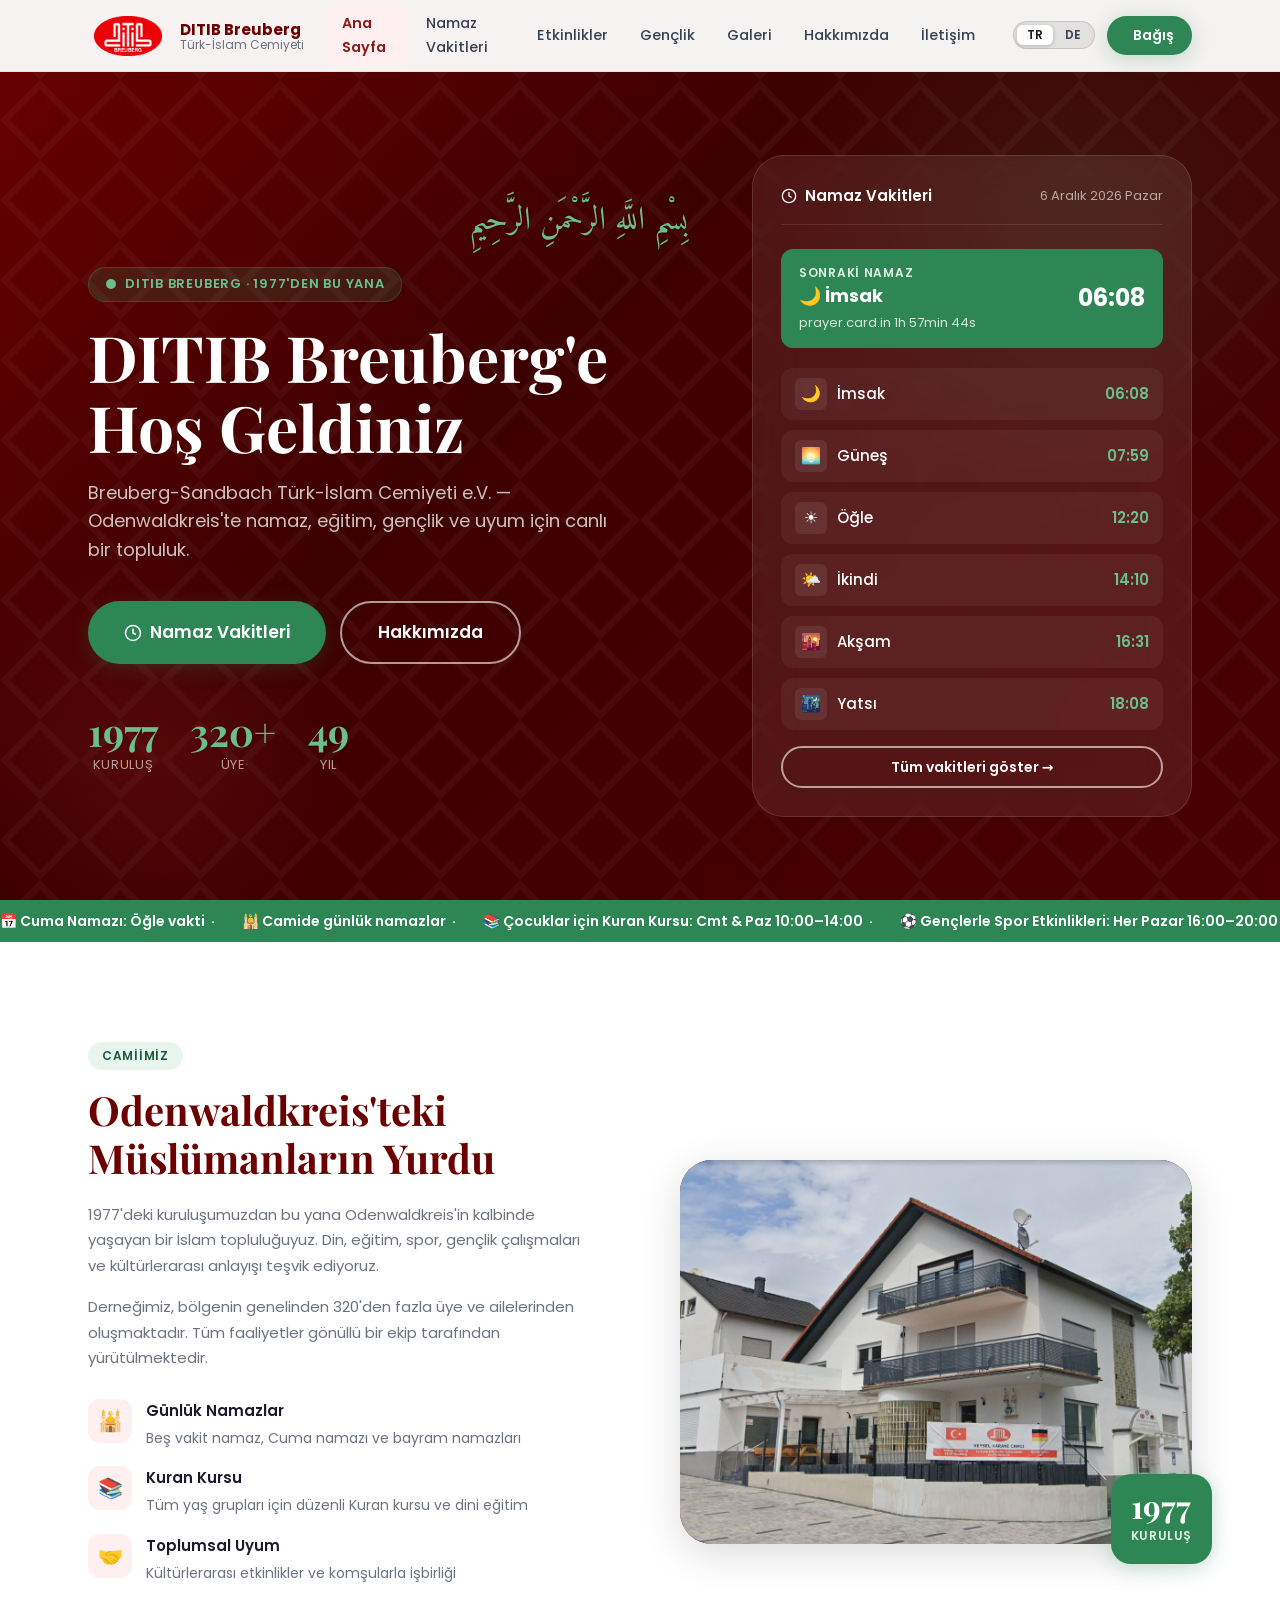
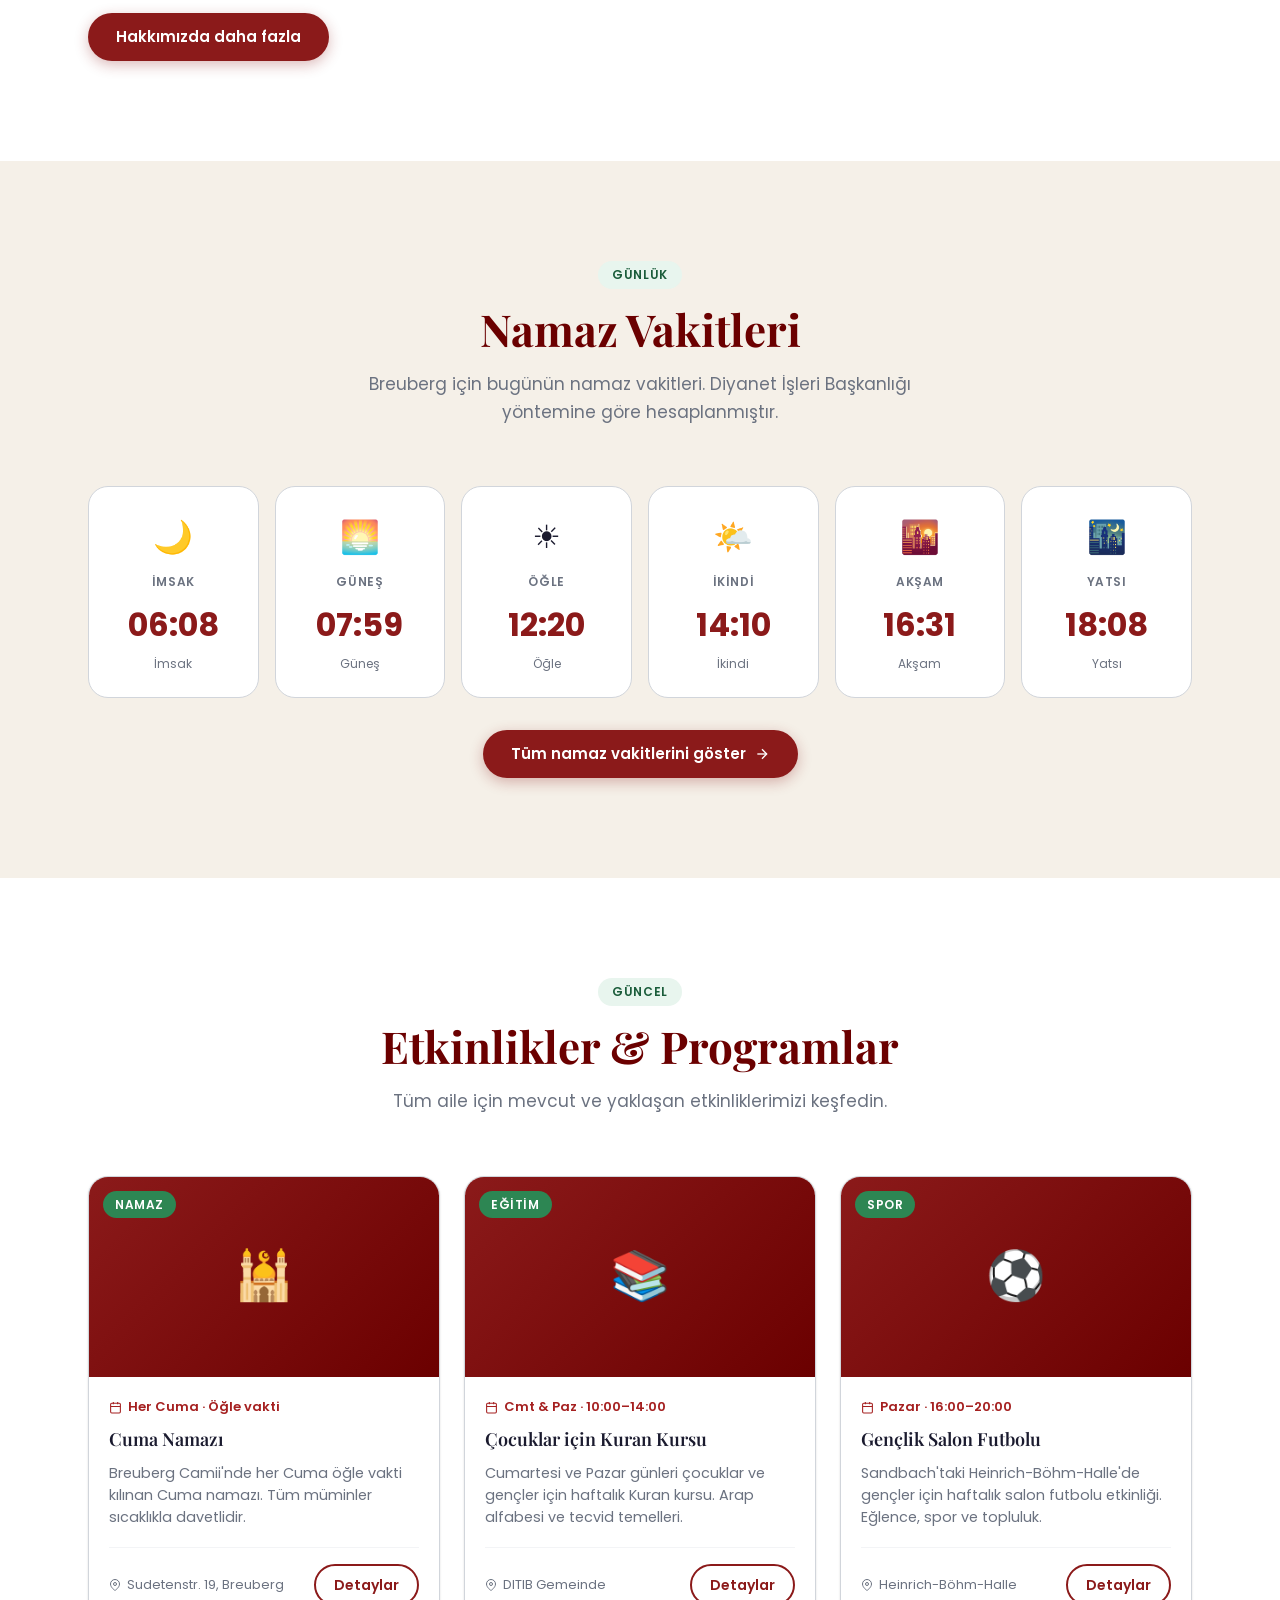
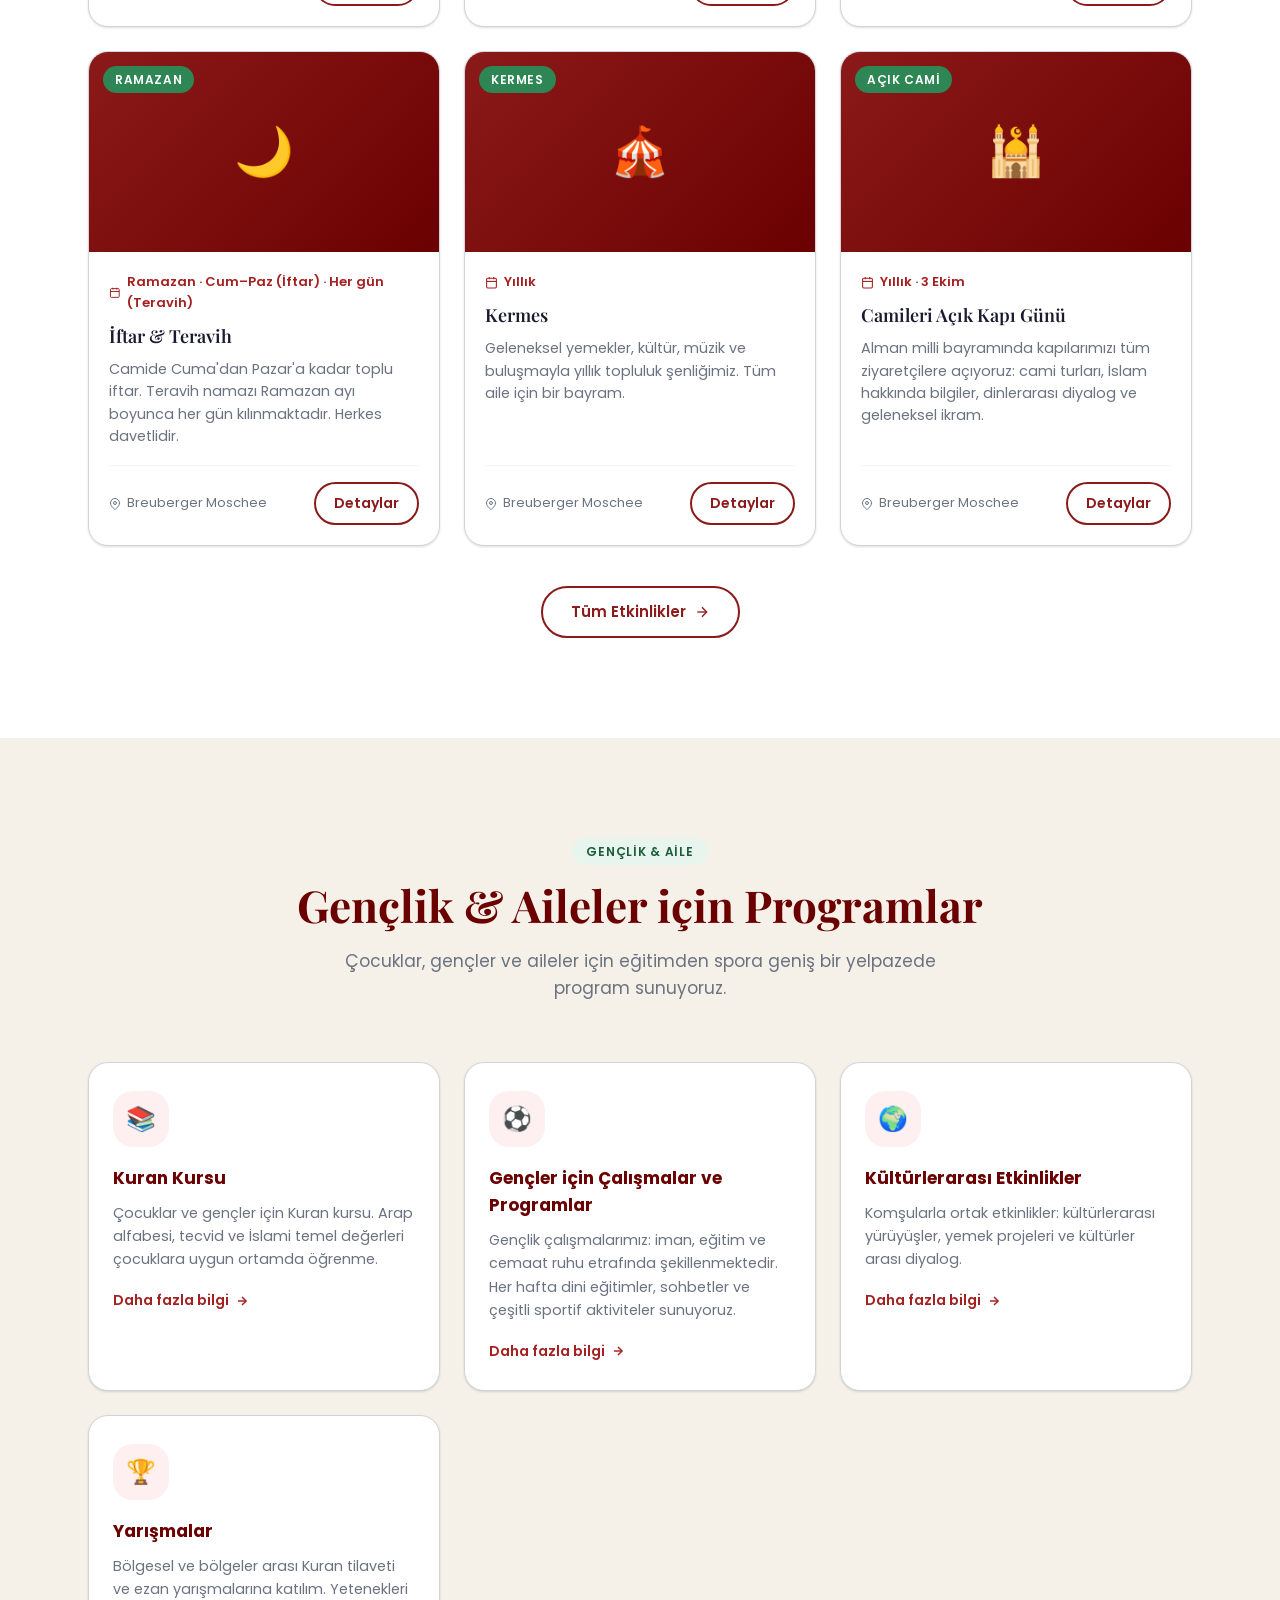
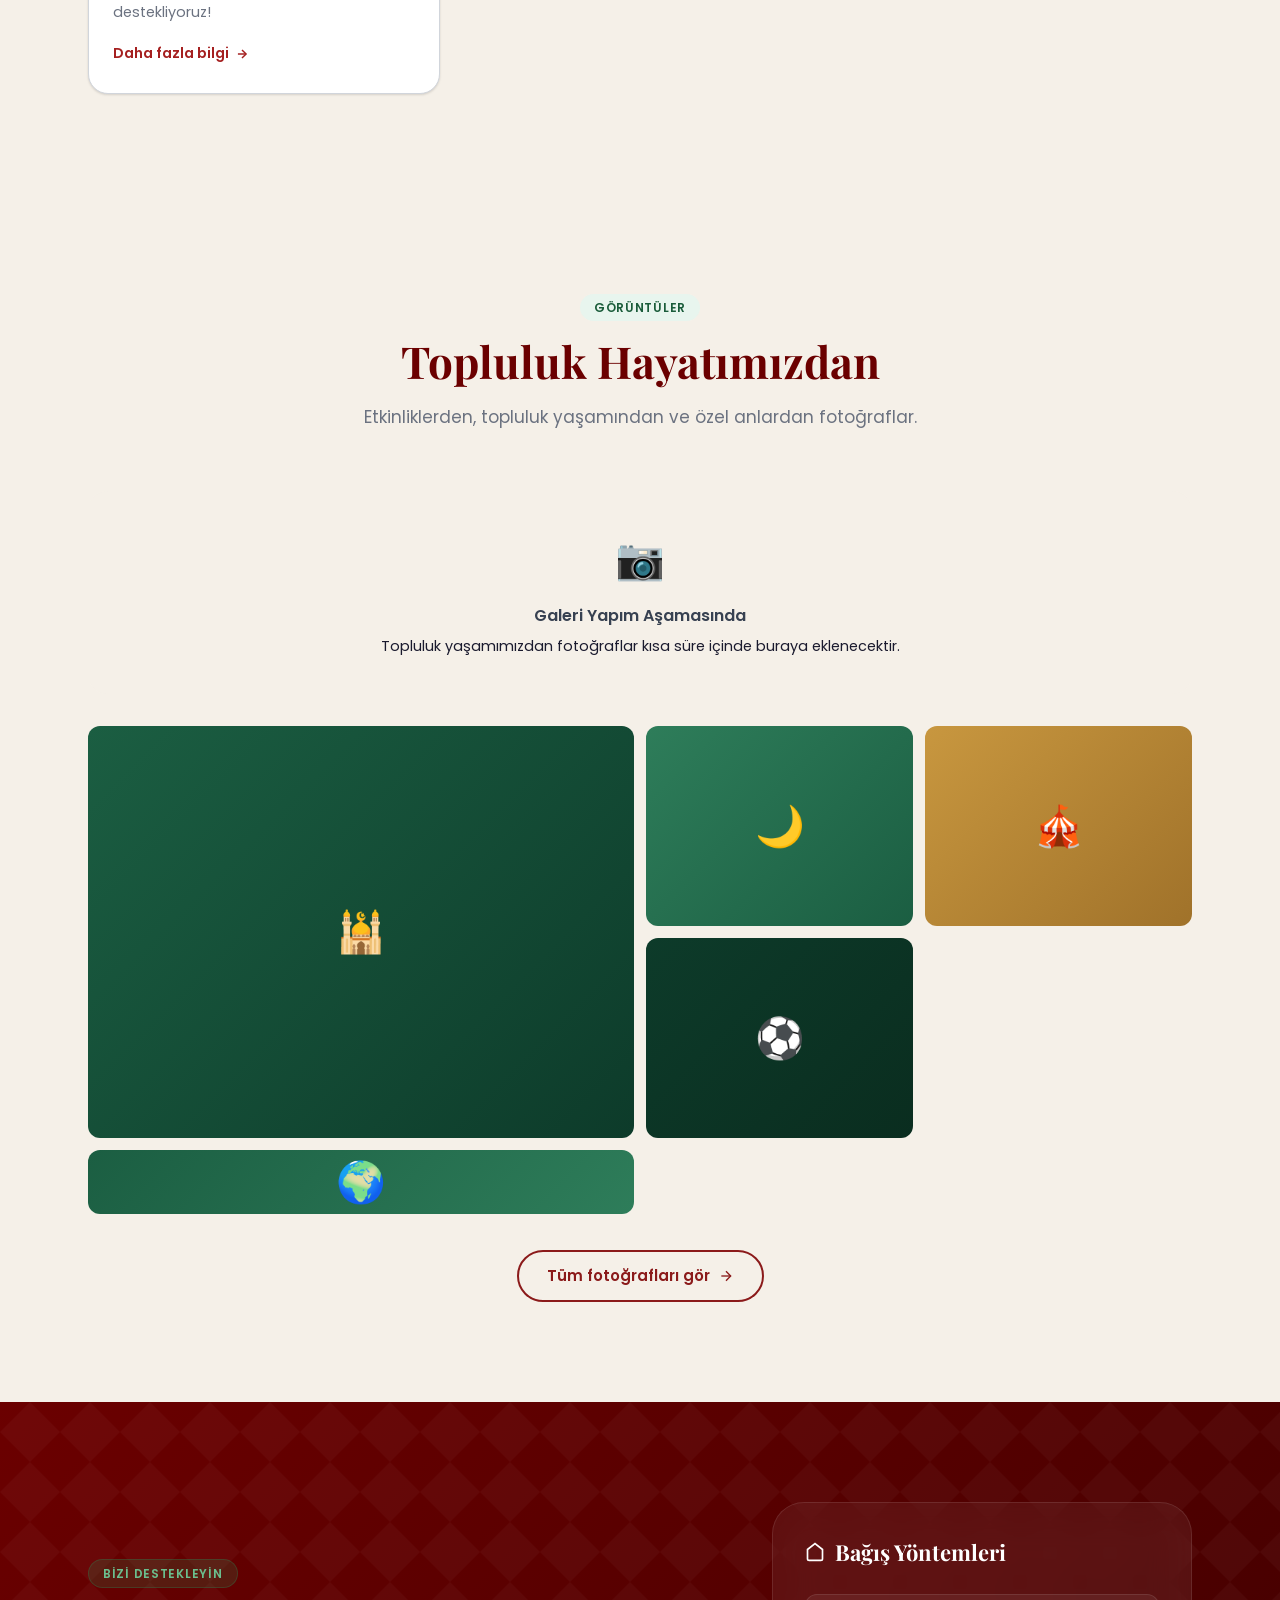
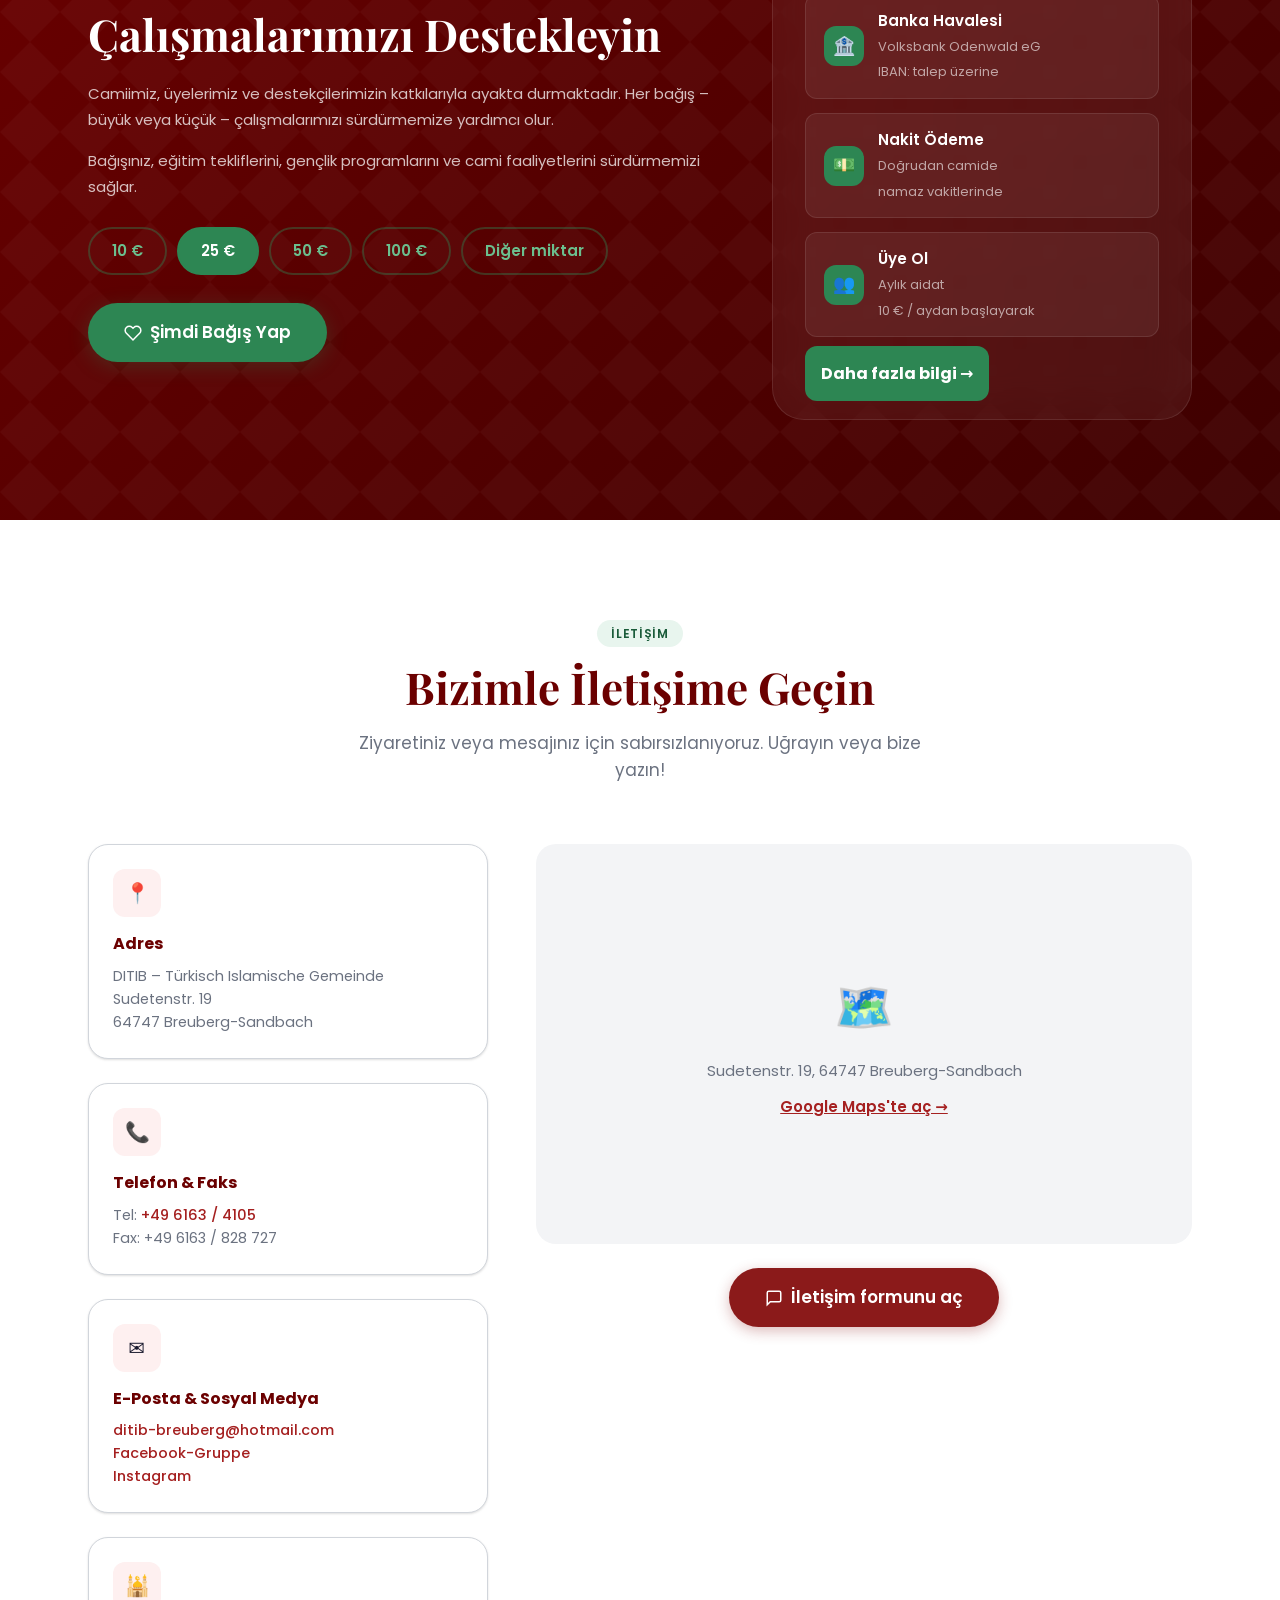
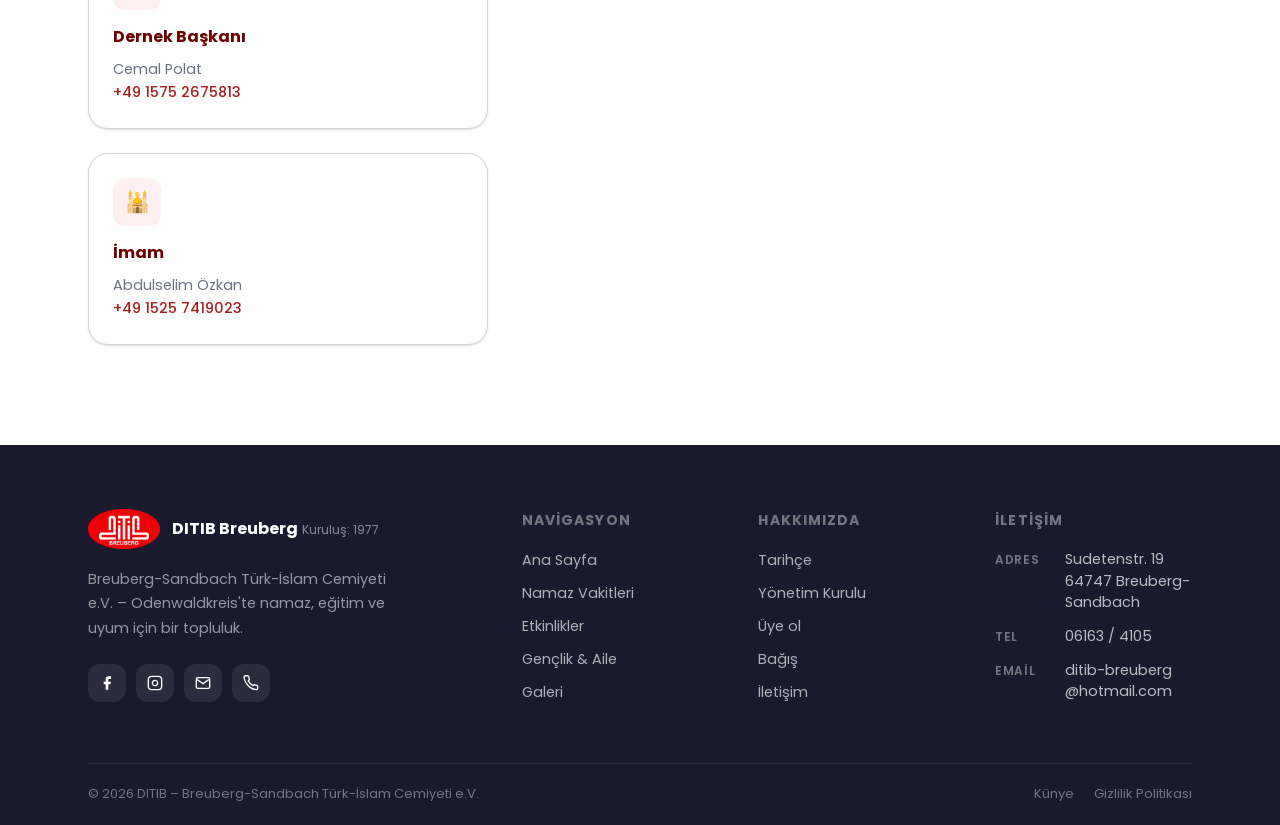
==== index.html @ 05412f5d "instagram @ditibbreuberg hinzugefügt (footer, kontakt, veranstaltungen, index)" ====
<!DOCTYPE html>
<html lang="de">

<head>
  <meta charset="UTF-8">
  <meta name="viewport" content="width=device-width, initial-scale=1.0">
  <meta name="description"
    content="DITIB - Türkisch Islamische Gemeinde zu Breuberg-Sandbach e.V. Gegründet 1977. Gebetszeiten, Veranstaltungen, Jugendgruppe und mehr.">
  <meta name="keywords"
    content="DITIB Breuberg, Moschee, Islam, Gebetszeiten, Breuberg-Sandbach, Türkisch Islamische Gemeinde">
  <meta property="og:title" content="DITIB Breuberg - Türkisch Islamische Gemeinde">
  <meta property="og:description" content="Willkommen bei der Türkisch Islamischen Gemeinde zu Breuberg-Sandbach e.V.">
  <meta property="og:type" content="website">
  <title>DITIB Breuberg - Türkisch Islamische Gemeinde zu Breuberg-Sandbach e.V.</title>

  <!-- Fonts -->
  <link rel="preconnect" href="https://fonts.googleapis.com">
  <link rel="preconnect" href="https://fonts.gstatic.com" crossorigin>
  <link
    href="https://fonts.googleapis.com/css2?family=Playfair+Display:wght@600;700&family=Poppins:wght@400;500;600;700&family=Amiri:ital,wght@0,400;0,700;1,400&display=swap"
    rel="stylesheet">

  <link rel="stylesheet" href="css/style.css">
</head>

<body>

  <!-- ============ NAVIGATION ============ -->
  <header>
    <nav class="navbar" role="navigation" aria-label="Hauptnavigation">
      <div class="container">
        <div class="navbar__inner">
          <!-- Logo -->
          <a href="index.html" class="navbar__logo" aria-label="DITIB Breuberg Startseite">
            <div class="navbar__logo-icon" aria-hidden="true">
              <img src="../images/ditib_breuberg_logo.png" alt="DITIB Breuberg Logo"
                style="height:40px;width:auto;display:block;">
            </div>
            <div class="navbar__logo-text">
              <strong>DITIB Breuberg</strong>
              <span data-i18n="nav.tagline">Türkisch Islamische Gemeinde</span>
            </div>
          </a>

          <!-- Desktop Navigation -->
          <nav class="navbar__nav" aria-label="Desktop Navigation">
            <a href="index.html" class="active" data-i18n="nav.home">Startseite</a>
            <a href="pages/gebetszeiten.html" data-i18n="nav.prayer">Gebetszeiten</a>
            <a href="pages/veranstaltungen.html" data-i18n="nav.events">Veranstaltungen</a>
            <a href="pages/jugend.html" data-i18n="nav.youth">Jugend</a>
            <a href="pages/galerie.html" data-i18n="nav.gallery">Galerie</a>
            <a href="pages/ueber-uns.html" data-i18n="nav.about">Über uns</a>
            <a href="pages/kontakt.html" data-i18n="nav.contact">Kontakt</a>
          </nav>

          <div class="navbar__actions">
            <div class="lang-switcher">
              <button class="lang-btn" data-lang="tr">TR</button>
              <button class="lang-btn" data-lang="de">DE</button>
            </div>
            <a href="pages/spenden.html" class="btn btn--emerald btn--sm navbar__donate">
              <svg width="14" height="14" viewBox="0 0 24 24" fill="none" stroke="currentColor" stroke-width="2.5">
                <path
                  d="M20.84 4.61a5.5 5.5 0 0 0-7.78 0L12 5.67l-1.06-1.06a5.5 5.5 0 0 0-7.78 7.78l1.06 1.06L12 21.23l7.78-7.78 1.06-1.06a5.5 5.5 0 0 0 0-7.78z" />
              </svg>
              <span data-i18n="nav.donate">Spenden</span>
            </a>

            <button class="navbar__hamburger" aria-label="Menü öffnen" aria-expanded="false">
              <span></span>
              <span></span>
              <span></span>
            </button>
          </div>
        </div>
      </div>
    </nav>

    <!-- Mobile Menu -->
    <div class="mobile-menu" role="dialog" aria-label="Mobile Navigation">
      <div class="mobile-menu__inner">
        <a href="index.html">
          <svg width="18" height="18" viewBox="0 0 24 24" fill="none" stroke="currentColor" stroke-width="2">
            <path d="M3 9l9-7 9 7v11a2 2 0 0 1-2 2H5a2 2 0 0 1-2-2z" />
            <polyline points="9 22 9 12 15 12 15 22" />
          </svg>
          <span data-i18n="nav.home">Startseite</span>
        </a>
        <a href="pages/gebetszeiten.html">
          <svg width="18" height="18" viewBox="0 0 24 24" fill="none" stroke="currentColor" stroke-width="2">
            <circle cx="12" cy="12" r="10" />
            <polyline points="12 6 12 12 16 14" />
          </svg>
          <span data-i18n="nav.prayer">Gebetszeiten</span>
        </a>
        <a href="pages/veranstaltungen.html">
          <svg width="18" height="18" viewBox="0 0 24 24" fill="none" stroke="currentColor" stroke-width="2">
            <rect x="3" y="4" width="18" height="18" rx="2" ry="2" />
            <line x1="16" y1="2" x2="16" y2="6" />
            <line x1="8" y1="2" x2="8" y2="6" />
            <line x1="3" y1="10" x2="21" y2="10" />
          </svg>
          <span data-i18n="nav.events">Veranstaltungen</span>
        </a>
        <a href="pages/jugend.html">
          <svg width="18" height="18" viewBox="0 0 24 24" fill="none" stroke="currentColor" stroke-width="2">
            <path d="M17 21v-2a4 4 0 0 0-4-4H5a4 4 0 0 0-4 4v2" />
            <circle cx="9" cy="7" r="4" />
            <path d="M23 21v-2a4 4 0 0 0-3-3.87" />
            <path d="M16 3.13a4 4 0 0 1 0 7.75" />
          </svg>
          <span data-i18n="nav.youth">Jugend</span>
        </a>
        <a href="pages/galerie.html">
          <svg width="18" height="18" viewBox="0 0 24 24" fill="none" stroke="currentColor" stroke-width="2">
            <rect x="3" y="3" width="18" height="18" rx="2" />
            <circle cx="8.5" cy="8.5" r="1.5" />
            <polyline points="21 15 16 10 5 21" />
          </svg>
          <span data-i18n="nav.gallery">Galerie</span>
        </a>
        <a href="pages/ueber-uns.html">
          <svg width="18" height="18" viewBox="0 0 24 24" fill="none" stroke="currentColor" stroke-width="2"
            stroke-linecap="round">
            <circle cx="12" cy="12" r="10" />
            <line x1="12" y1="16" x2="12" y2="12" />
            <line x1="12" y1="8" x2="12.01" y2="8" />
          </svg>
          <span data-i18n="nav.about">Über uns</span>
        </a>
        <a href="pages/kontakt.html">
          <svg width="18" height="18" viewBox="0 0 24 24" fill="none" stroke="currentColor" stroke-width="2">
            <path d="M21 10c0 7-9 13-9 13s-9-6-9-13a9 9 0 0 1 18 0z" />
            <circle cx="12" cy="10" r="3" />
          </svg>
          <span data-i18n="nav.contact">Kontakt</span>
        </a>
        <div class="mobile-menu__divider"></div>
        <a href="pages/spenden.html" class="mobile-menu__donate">
          <svg width="18" height="18" viewBox="0 0 24 24" fill="none" stroke="currentColor" stroke-width="2">
            <path
              d="M20.84 4.61a5.5 5.5 0 0 0-7.78 0L12 5.67l-1.06-1.06a5.5 5.5 0 0 0-7.78 7.78l1.06 1.06L12 21.23l7.78-7.78 1.06-1.06a5.5 5.5 0 0 0 0-7.78z" />
          </svg>
          <span data-i18n="nav.donate">Spenden</span>
        </a>
      </div>
    </div>
  </header>

  <!-- ============ HERO ============ -->
  <main>
    <section class="hero" id="home" aria-label="Willkommen">
      <div class="hero__bg"></div>
      <div class="hero__pattern" aria-hidden="true"></div>
      <div class="hero__glow" aria-hidden="true"></div>
      <div class="hero__glow-2" aria-hidden="true"></div>

      <div class="hero__content">
        <div class="container">
          <div class="hero__inner">
            <!-- Text -->
            <div class="hero__text">
              <div class="hero__bismillah" aria-label="Bismillah ir-Rahman ir-Rahim">بِسْمِ اللَّهِ الرَّحْمَنِ
                الرَّحِيمِ</div>
              <div class="hero__label" aria-hidden="true">
                <svg width="12" height="12" viewBox="0 0 24 24" fill="currentColor">
                  <circle cx="12" cy="12" r="10" />
                </svg>
                <span data-i18n="index.hero.label">DITIB Breuberg · Seit 1977</span>
              </div>
              <h1 class="hero__title">
                <span data-i18n="index.hero.title">Willkommen bei DITIB Breuberg</span>
              </h1>
              <p class="hero__subtitle" data-i18n="index.hero.subtitle">
                Türkisch Islamische Gemeinde zu Breuberg-Sandbach e.V. — eine lebendige Gemeinschaft für Gebet, Bildung,
                Jugend und Harmonie im Odenwaldkreis.
              </p>
              <div class="hero__actions">
                <a href="pages/gebetszeiten.html" class="btn btn--emerald btn--lg">
                  <svg width="18" height="18" viewBox="0 0 24 24" fill="none" stroke="currentColor" stroke-width="2">
                    <circle cx="12" cy="12" r="10" />
                    <polyline points="12 6 12 12 16 14" />
                  </svg>
                  <span data-i18n="index.hero.cta1">Gebetszeiten</span>
                </a>
                <a href="pages/ueber-uns.html" class="btn btn--outline-white btn--lg" data-i18n="index.hero.cta2">Über uns</a>
              </div>
              <div class="hero__stats" role="list">
                <div class="hero__stat" role="listitem">
                  <strong>1977</strong>
                  <span data-i18n="index.hero.stat1">Gegründet</span>
                </div>
                <div class="hero__stat" role="listitem">
                  <strong>320+</strong>
                  <span data-i18n="index.hero.stat2">Mitglieder</span>
                </div>
                <div class="hero__stat" role="listitem">
                  <strong>49</strong>
                  <span data-i18n="index.hero.stat3">Jahre</span>
                </div>
              </div>
            </div>

            <!-- Prayer Card -->
            <div class="prayer-card" role="complementary" aria-label="Gebetszeiten">
              <div id="prayer-card-content">
                <div class="prayer-card__loading">
                  <div class="prayer-spinner"></div>
                  <span data-i18n="common.loading_prayer">Gebetszeiten werden geladen…</span>
                </div>
              </div>
              <div style="margin-top:16px;text-align:center">
                <a href="pages/gebetszeiten.html" class="btn btn--outline-white btn--sm" style="width:100%"><span data-i18n="index.hero.prayer_btn">Alle Zeiten anzeigen →</span></a>
              </div>
            </div>
          </div>
        </div>
      </div>
    </section>

    <!-- ============ ANNOUNCEMENT BAR ============ -->
    <div class="announcement-bar" role="marquee" aria-label="Aktuelle Ankündigungen">
      <div class="announcement-bar__inner">
        <span><span data-i18n="ticker.1">📅 Freitagsgebet: zur Mittagsgebetzeit</span> &nbsp;·&nbsp;</span>
        <span><span data-i18n="ticker.2">🕌 Tägliche Gebete in der Moschee</span> &nbsp;·&nbsp;</span>
        <span><span data-i18n="ticker.3">📚 Koran-Unterricht für Kinder: Sa & So 10:00–14:00 Uhr</span> &nbsp;·&nbsp;</span>
        <span><span data-i18n="ticker.4">⚽ Sportliche Aktivitäten mit der Jugend: Sonntags 16:00–20:00 Uhr</span> &nbsp;·&nbsp;</span>
        <!-- Duplicate for seamless loop -->
        <span aria-hidden="true"><span data-i18n="ticker.1">📅 Freitagsgebet: zur Mittagsgebetzeit</span> &nbsp;·&nbsp;</span>
        <span aria-hidden="true"><span data-i18n="ticker.2">🕌 Tägliche Gebete in der Moschee</span> &nbsp;·&nbsp;</span>
        <span aria-hidden="true"><span data-i18n="ticker.3">📚 Koran-Unterricht für Kinder: Sa & So 10:00–14:00 Uhr</span> &nbsp;·&nbsp;</span>
        <span aria-hidden="true"><span data-i18n="ticker.4">⚽ Sportliche Aktivitäten mit der Jugend: Sonntags 16:00–20:00 Uhr</span> &nbsp;·&nbsp;</span>
      </div>
    </div>

    <!-- ============ ABOUT / WELCOME ============ -->
    <section class="section" id="ueber-uns" aria-label="Über uns">
      <div class="container">
        <div class="about-grid">
          <div class="about-text" data-aos>
            <span class="badge" data-i18n="index.about.badge">Unsere Gemeinde</span>
            <h2 data-i18n="index.about.title">Eine Heimat für Muslime im Odenwaldkreis</h2>
            <p data-i18n="index.about.p1">Seit unserer Gründung im Jahr 1977 sind wir eine lebendige islamische Gemeinschaft im Herzen des
              Odenwaldkreises. Wir fördern Religion, Bildung, Sport, Jugendvorsorge und interkulturelle Verständigung.
            </p>
            <p data-i18n="index.about.p2">Unser Verein besteht aus über 320 Mitgliedern und deren Familien aus der gesamten Region. Alle
              Aktivitäten werden von einem engagierten Team aus ehrenamtlichen Mitarbeitern getragen.</p>

            <div class="about-features">
              <div class="about-feature">
                <div class="about-feature__icon" aria-hidden="true">🕌</div>
                <div class="about-feature__text">
                  <strong data-i18n="index.about.feat1.title">Tägliche Gebete</strong>
                  <span data-i18n="index.about.feat1.desc">Fünf tägliche Gebete sowie Freitagsgebet und Feiertagsgebete</span>
                </div>
              </div>
              <div class="about-feature">
                <div class="about-feature__icon" aria-hidden="true">📚</div>
                <div class="about-feature__text">
                  <strong data-i18n="index.about.feat2.title">Koran-Unterricht</strong>
                  <span data-i18n="index.about.feat2.desc">Regelmäßiger Koran-Unterricht und religiöse Bildung für alle Altersgruppen</span>
                </div>
              </div>
              <div class="about-feature">
                <div class="about-feature__icon" aria-hidden="true">🤝</div>
                <div class="about-feature__text">
                  <strong data-i18n="index.about.feat3.title">Harmonie</strong>
                  <span data-i18n="index.about.feat3.desc">Interkulturelle Veranstaltungen und Zusammenarbeit mit der Nachbarschaft</span>
                </div>
              </div>
            </div>
            <a href="pages/ueber-uns.html" class="btn btn--primary" style="margin-top:28px" data-i18n="index.about.btn">Mehr über uns</a>
          </div>

          <div class="about-visual" data-aos data-aos-delay="200">
            <div class="about-visual__card" aria-hidden="true" style="padding:0;overflow:hidden">
              <img src="images/ditib_breuberg_sandbach.png" alt="DITIB Breuberg Sandbach"
                style="width:100%;height:100%;object-fit:cover;display:block;">
            </div>
            <div class="about-visual__badge">
              <strong>1977</strong>
              <span data-i18n="index.about.founded">Gegründet</span>
            </div>
          </div>
        </div>
      </div>
    </section>

    <!-- ============ PRAYER TIMES PREVIEW ============ -->
    <section class="section section--alt" id="gebetszeiten" aria-label="Gebetszeiten">
      <div class="container">
        <div class="section-header" data-aos>
          <span class="badge" data-i18n="index.prayer.badge">Täglich</span>
          <h2 data-i18n="index.prayer.title">Gebetszeiten</h2>
          <p data-i18n="index.prayer.desc">Heutige Gebetszeiten für Breuberg. Berechnet nach der Methode von Diyanet İşleri Başkanlığı.</p>
        </div>

        <div id="prayer-times-full" data-aos>
          <div style="text-align:center;padding:60px 20px;color:var(--gray-500)">
            <div class="prayer-spinner"
              style="border-top-color:var(--green-600);border-color:var(--gray-300);margin:0 auto 16px;width:36px;height:36px">
            </div>
            Gebetszeiten werden geladen…
          </div>
        </div>

        <div style="text-align:center;margin-top:32px" data-aos>
          <a href="pages/gebetszeiten.html" class="btn btn--primary">
            <span data-i18n="index.prayer.btn">Vollständige Gebetszeiten anzeigen</span>
            <svg width="16" height="16" viewBox="0 0 24 24" fill="none" stroke="currentColor" stroke-width="2">
              <path d="M5 12h14" />
              <path d="M12 5l7 7-7 7" />
            </svg>
          </a>
        </div>
      </div>
    </section>

    <!-- ============ EVENTS ============ -->
    <section class="section" id="veranstaltungen" aria-label="Veranstaltungen">
      <div class="container">
        <div class="section-header" data-aos>
          <span class="badge" data-i18n="index.events.badge">Aktuell</span>
          <h2 data-i18n="index.events.title">Veranstaltungen &amp; Termine</h2>
          <p data-i18n="index.events.desc">Entdecken Sie unsere aktuellen und kommenden Veranstaltungen – für die ganze Familie.</p>
        </div>

        <div class="events-grid">
          <article class="event-card" data-aos>
            <div class="event-card__image">
              <div class="event-card__image-placeholder" aria-hidden="true">🕌</div>
              <span class="event-card__category" data-i18n="index.ev1.cat">Gebet</span>
            </div>
            <div class="event-card__body">
              <div class="event-card__date">
                <svg width="13" height="13" viewBox="0 0 24 24" fill="none" stroke="currentColor" stroke-width="2">
                  <rect x="3" y="4" width="18" height="18" rx="2" />
                  <line x1="16" y1="2" x2="16" y2="6" />
                  <line x1="8" y1="2" x2="8" y2="6" />
                  <line x1="3" y1="10" x2="21" y2="10" />
                </svg>
                <span data-i18n="index.ev1.date">Jeden Freitag · zur Mittagsgebetzeit</span>
              </div>
              <h3 class="event-card__title" data-i18n="index.ev1.title">Freitagsgebet (Cuma Namazı)</h3>
              <p class="event-card__desc" data-i18n="index.ev1.desc">Das wöchentliche Freitagsgebet in der Breuberger Moschee zur jeweiligen
                Mittagsgebetzeit. Alle Gläubigen sind herzlich willkommen.</p>
              <div class="event-card__footer">
                <span class="event-card__location">
                  <svg width="12" height="12" viewBox="0 0 24 24" fill="none" stroke="currentColor" stroke-width="2">
                    <path d="M21 10c0 7-9 13-9 13s-9-6-9-13a9 9 0 0 1 18 0z" />
                    <circle cx="12" cy="10" r="3" />
                  </svg>
                  Sudetenstr. 19, Breuberg
                </span>
                <a href="pages/gebetszeiten.html" class="btn btn--sm btn--outline" data-i18n="common.details">Details</a>
              </div>
            </div>
          </article>

          <article class="event-card" data-aos data-aos-delay="100">
            <div class="event-card__image">
              <div class="event-card__image-placeholder" aria-hidden="true">📚</div>
              <span class="event-card__category" data-i18n="index.ev2.cat">Bildung</span>
            </div>
            <div class="event-card__body">
              <div class="event-card__date">
                <svg width="13" height="13" viewBox="0 0 24 24" fill="none" stroke="currentColor" stroke-width="2">
                  <rect x="3" y="4" width="18" height="18" rx="2" />
                  <line x1="16" y1="2" x2="16" y2="6" />
                  <line x1="8" y1="2" x2="8" y2="6" />
                  <line x1="3" y1="10" x2="21" y2="10" />
                </svg>
                <span data-i18n="index.ev2.date">Sa & So · 10:00 – 14:00 Uhr</span>
              </div>
              <h3 class="event-card__title" data-i18n="index.ev2.title">Koran-Unterricht für Kinder</h3>
              <p class="event-card__desc" data-i18n="index.ev2.desc">Wöchentlicher Koran-Unterricht für Kinder und Jugendliche samstags und
                sonntags. Grundlagen der arabischen Schrift und Rezitation.</p>
              <div class="event-card__footer">
                <span class="event-card__location">
                  <svg width="12" height="12" viewBox="0 0 24 24" fill="none" stroke="currentColor" stroke-width="2">
                    <path d="M21 10c0 7-9 13-9 13s-9-6-9-13a9 9 0 0 1 18 0z" />
                    <circle cx="12" cy="10" r="3" />
                  </svg>
                  DITIB Gemeinde
                </span>
                <a href="pages/jugend.html" class="btn btn--sm btn--outline" data-i18n="common.details">Details</a>
              </div>
            </div>
          </article>


          <article class="event-card" data-aos>
            <div class="event-card__image">
              <div class="event-card__image-placeholder" aria-hidden="true">⚽</div>
              <span class="event-card__category" data-i18n="index.ev3.cat">Sport</span>
            </div>
            <div class="event-card__body">
              <div class="event-card__date">
                <svg width="13" height="13" viewBox="0 0 24 24" fill="none" stroke="currentColor" stroke-width="2">
                  <rect x="3" y="4" width="18" height="18" rx="2" />
                  <line x1="16" y1="2" x2="16" y2="6" />
                  <line x1="8" y1="2" x2="8" y2="6" />
                  <line x1="3" y1="10" x2="21" y2="10" />
                </svg>
                <span data-i18n="index.ev3.date">Sonntag · 16:00–20:00 Uhr</span>
              </div>
              <h3 class="event-card__title" data-i18n="index.ev3.title">Jugend-Fußball</h3>
              <p class="event-card__desc" data-i18n="index.ev3.desc">Wöchentliche Fußballveranstaltung für Jugendliche in der Heinrich-Böhm-Halle,
                Sandbach. Spaß, Sport und Gemeinschaft.</p>
              <div class="event-card__footer">
                <span class="event-card__location">
                  <svg width="12" height="12" viewBox="0 0 24 24" fill="none" stroke="currentColor" stroke-width="2">
                    <path d="M21 10c0 7-9 13-9 13s-9-6-9-13a9 9 0 0 1 18 0z" />
                    <circle cx="12" cy="10" r="3" />
                  </svg>
                  Heinrich-Böhm-Halle
                </span>
                <a href="pages/jugend.html" class="btn btn--sm btn--outline" data-i18n="common.details">Details</a>
              </div>
            </div>
          </article>

          <article class="event-card" data-aos data-aos-delay="100">
            <div class="event-card__image">
              <div class="event-card__image-placeholder" aria-hidden="true">🌙</div>
              <span class="event-card__category" data-i18n="index.ev4.cat">Ramazan</span>
            </div>
            <div class="event-card__body">
              <div class="event-card__date">
                <svg width="13" height="13" viewBox="0 0 24 24" fill="none" stroke="currentColor" stroke-width="2">
                  <rect x="3" y="4" width="18" height="18" rx="2" />
                  <line x1="16" y1="2" x2="16" y2="6" />
                  <line x1="8" y1="2" x2="8" y2="6" />
                  <line x1="3" y1="10" x2="21" y2="10" />
                </svg>
                <span data-i18n="index.ev4.date">Ramazan · Fr–So (Iftar) · Täglich (Tarawih)</span>
              </div>
              <h3 class="event-card__title" data-i18n="index.ev4.title">Iftar &amp; Tarawih</h3>
              <p class="event-card__desc" data-i18n="index.ev4.desc">Gemeinsames Fastenbrechen (Iftar) freitags bis sonntags in der Moschee. Das
                Tarawih-Gebet findet täglich im Monat Ramazan statt. Alle sind herzlich willkommen.</p>
              <div class="event-card__footer">
                <span class="event-card__location">
                  <svg width="12" height="12" viewBox="0 0 24 24" fill="none" stroke="currentColor" stroke-width="2">
                    <path d="M21 10c0 7-9 13-9 13s-9-6-9-13a9 9 0 0 1 18 0z" />
                    <circle cx="12" cy="10" r="3" />
                  </svg>
                  Breuberger Moschee
                </span>
                <a href="pages/veranstaltungen.html" class="btn btn--sm btn--outline" data-i18n="common.details">Details</a>
              </div>
            </div>
          </article>

          <article class="event-card" data-aos data-aos-delay="200">
            <div class="event-card__image">
              <div class="event-card__image-placeholder" aria-hidden="true">🎪</div>
              <span class="event-card__category" data-i18n="index.ev5.cat">Kermes</span>
            </div>
            <div class="event-card__body">
              <div class="event-card__date">
                <svg width="13" height="13" viewBox="0 0 24 24" fill="none" stroke="currentColor" stroke-width="2">
                  <rect x="3" y="4" width="18" height="18" rx="2" />
                  <line x1="16" y1="2" x2="16" y2="6" />
                  <line x1="8" y1="2" x2="8" y2="6" />
                  <line x1="3" y1="10" x2="21" y2="10" />
                </svg>
                <span data-i18n="index.ev5.date">Jährlich</span>
              </div>
              <h3 class="event-card__title" data-i18n="index.ev5.title">Kermes</h3>
              <p class="event-card__desc" data-i18n="index.ev5.desc">Unser jährlicher Gemeinschaftsmarkt mit traditionellen Speisen, Kultur, Musik
                und Begegnung. Ein Fest für die ganze Familie.</p>
              <div class="event-card__footer">
                <span class="event-card__location">
                  <svg width="12" height="12" viewBox="0 0 24 24" fill="none" stroke="currentColor" stroke-width="2">
                    <path d="M21 10c0 7-9 13-9 13s-9-6-9-13a9 9 0 0 1 18 0z" />
                    <circle cx="12" cy="10" r="3" />
                  </svg>
                  Breuberger Moschee
                </span>
                <a href="pages/veranstaltungen.html" class="btn btn--sm btn--outline" data-i18n="common.details">Details</a>
              </div>
            </div>
          </article>

          <article class="event-card" data-aos data-aos-delay="200">
            <div class="event-card__image">
              <div class="event-card__image-placeholder" aria-hidden="true">🕌</div>
              <span class="event-card__category" data-i18n="index.ev6.cat">Offene Moschee</span>
            </div>
            <div class="event-card__body">
              <div class="event-card__date">
                <svg width="13" height="13" viewBox="0 0 24 24" fill="none" stroke="currentColor" stroke-width="2">
                  <rect x="3" y="4" width="18" height="18" rx="2" />
                  <line x1="16" y1="2" x2="16" y2="6" />
                  <line x1="8" y1="2" x2="8" y2="6" />
                  <line x1="3" y1="10" x2="21" y2="10" />
                </svg>
                <span data-i18n="index.ev6.date">Jährlich · 3. Oktober</span>
              </div>
              <h3 class="event-card__title" data-i18n="index.ev6.title">Tag der offenen Moschee</h3>
              <p class="event-card__desc" data-i18n="index.ev6.desc">Am deutschen Nationalfeiertag öffnen wir unsere Türen für alle Interessierten:
                Moscheeführungen, Informationen über den Islam, interreligiöser Dialog und traditionelle Bewirtung.</p>
              <div class="event-card__footer">
                <span class="event-card__location">
                  <svg width="12" height="12" viewBox="0 0 24 24" fill="none" stroke="currentColor" stroke-width="2">
                    <path d="M21 10c0 7-9 13-9 13s-9-6-9-13a9 9 0 0 1 18 0z" />
                    <circle cx="12" cy="10" r="3" />
                  </svg>
                  Breuberger Moschee
                </span>
                <a href="pages/veranstaltungen.html" class="btn btn--sm btn--outline" data-i18n="common.details">Details</a>
              </div>
            </div>
          </article>
        </div>

        <div style="text-align:center;margin-top:40px" data-aos>
          <a href="pages/veranstaltungen.html" class="btn btn--outline">
            <span data-i18n="index.events.all">Alle Veranstaltungen</span>
            <svg width="16" height="16" viewBox="0 0 24 24" fill="none" stroke="currentColor" stroke-width="2">
              <path d="M5 12h14" />
              <path d="M12 5l7 7-7 7" />
            </svg>
          </a>
        </div>
      </div>
    </section>

    <!-- ============ YOUTH SECTION ============ -->
    <section class="section youth-section" id="jugend" aria-label="Jugend">
      <div class="container">
        <div class="section-header" data-aos>
          <span class="badge" data-i18n="index.youth.badge">Jugend &amp; Familie</span>
          <h2 data-i18n="index.youth.title">Programme für Jugend &amp; Familien</h2>
          <p data-i18n="index.youth.desc">Wir bieten ein breites Angebot für Kinder, Jugendliche und Familien – von Bildung bis Sport.</p>
        </div>

        <div class="youth-grid">
          <div class="youth-card" data-aos>
            <div class="youth-card__icon" aria-hidden="true">📚</div>
            <h3 class="youth-card__title" data-i18n="index.youth.koran.title">Koran-Unterricht</h3>
            <p class="youth-card__desc" data-i18n="index.youth.koran.desc">Koran-Unterricht für Kinder und Jugendliche. Lernen der arabischen Schrift,
              Rezitation und islamischer Grundwerte in kindgerechter Atmosphäre.</p>
            <a href="pages/jugend.html#koran" class="youth-card__link">
              <span data-i18n="common.more">Mehr erfahren</span>
              <svg width="14" height="14" viewBox="0 0 24 24" fill="none" stroke="currentColor" stroke-width="2.5">
                <path d="M5 12h14" />
                <path d="M12 5l7 7-7 7" />
              </svg>
            </a>
          </div>


          <div class="youth-card" data-aos data-aos-delay="200">
            <div class="youth-card__icon" aria-hidden="true">⚽</div>
            <h3 class="youth-card__title" data-i18n="index.youth.sport.title">Aktivitäten & Programme für Jugendliche</h3>
            <p class="youth-card__desc" data-i18n="index.youth.sport.desc">Unsere Jugendarbeit steht ganz im Zeichen von Glaube, Bildung und Gemeinschaft. Wir bieten wöchentlich religiöse Bildung, Deutsche Vorträge und sportliche Aktivitäten an.</p>
            <a href="pages/jugend.html#sport" class="youth-card__link">
              <span data-i18n="common.more">Mehr erfahren</span>
              <svg width="14" height="14" viewBox="0 0 24 24" fill="none" stroke="currentColor" stroke-width="2.5">
                <path d="M5 12h14" />
                <path d="M12 5l7 7-7 7" />
              </svg>
            </a>
          </div>


          <div class="youth-card" data-aos data-aos-delay="100">
            <div class="youth-card__icon" aria-hidden="true">🌍</div>
            <h3 class="youth-card__title" data-i18n="index.youth.inter.title">Interkulturelle Events</h3>
            <p class="youth-card__desc" data-i18n="index.youth.inter.desc">Gemeinsame Veranstaltungen mit der Nachbarschaft: interkulturelle Wanderungen,
              Kochprojekte und Dialog zwischen Kulturen.</p>
            <a href="pages/veranstaltungen.html#interkulturell" class="youth-card__link">
              <span data-i18n="common.more">Mehr erfahren</span>
              <svg width="14" height="14" viewBox="0 0 24 24" fill="none" stroke="currentColor" stroke-width="2.5">
                <path d="M5 12h14" />
                <path d="M12 5l7 7-7 7" />
              </svg>
            </a>
          </div>

          <div class="youth-card" data-aos data-aos-delay="200">
            <div class="youth-card__icon" aria-hidden="true">🏆</div>
            <h3 class="youth-card__title" data-i18n="index.youth.wett.title">Wettbewerbe</h3>
            <p class="youth-card__desc" data-i18n="index.youth.wett.desc">Teilnahme an regionalen und überregionalen Koranrezitations- und
              Gebetsruf-Wettbewerben. Wir fördern Talente!</p>
            <a href="pages/jugend.html#wettbewerbe" class="youth-card__link">
              <span data-i18n="common.more">Mehr erfahren</span>
              <svg width="14" height="14" viewBox="0 0 24 24" fill="none" stroke="currentColor" stroke-width="2.5">
                <path d="M5 12h14" />
                <path d="M12 5l7 7-7 7" />
              </svg>
            </a>
          </div>
        </div>
      </div>
    </section>

    <!-- ============ GALLERY PREVIEW ============ -->
    <section class="section section--alt" id="galerie" aria-label="Galerie">
      <div class="container">
        <div class="section-header" data-aos>
          <span class="badge" data-i18n="index.gallery.badge">Einblicke</span>
          <h2 data-i18n="index.gallery.title">Aus unserem Gemeindeleben</h2>
          <p data-i18n="index.gallery.desc">Bilder aus Veranstaltungen, dem Gemeindealltag und besonderen Momenten.</p>
        </div>

        <!-- Hinweis: Fotos folgen -->
        <div style="text-align:center;background:var(--cream);border-radius:var(--radius-lg);padding:36px 24px;margin-bottom:32px;color:var(--gray-600)" data-aos>
          <div style="font-size:2.5rem;margin-bottom:12px">📷</div>
          <p style="font-size:1rem;font-weight:600;color:var(--gray-700);margin-bottom:6px" data-i18n="index.gallery.notice.title">Galerie noch in Bearbeitung</p>
          <p style="font-size:.9rem" data-i18n="index.gallery.notice.desc">Fotos aus unserem Gemeindeleben werden in Kürze hier hinzugefügt.</p>
        </div>

        <div class="gallery-grid" data-aos>
          <div class="gallery-item" style="background:linear-gradient(135deg,#1B5E42,#0D3B2A)"
            aria-label="Moschee Innenraum">
            <div class="gallery-item__placeholder" aria-hidden="true">🕌</div>
            <div class="gallery-item__overlay" aria-hidden="true">
              <svg viewBox="0 0 24 24" fill="none" stroke="currentColor" stroke-width="2">
                <circle cx="11" cy="11" r="8" />
                <line x1="21" y1="21" x2="16.65" y2="16.65" />
                <line x1="11" y1="8" x2="11" y2="14" />
                <line x1="8" y1="11" x2="14" y2="11" />
              </svg>
            </div>
          </div>
          <div class="gallery-item" style="background:linear-gradient(135deg,#2E7D5A,#1B5E42)"
            aria-label="Ramazan Iftar">
            <div class="gallery-item__placeholder" aria-hidden="true">🌙</div>
            <div class="gallery-item__overlay" aria-hidden="true">
              <svg viewBox="0 0 24 24" fill="none" stroke="currentColor" stroke-width="2">
                <circle cx="11" cy="11" r="8" />
                <line x1="21" y1="21" x2="16.65" y2="16.65" />
                <line x1="11" y1="8" x2="11" y2="14" />
                <line x1="8" y1="11" x2="14" y2="11" />
              </svg>
            </div>
          </div>
          <div class="gallery-item" style="background:linear-gradient(135deg,#C8973F,#A0722A)"
            aria-label="Kermes Veranstaltung">
            <div class="gallery-item__placeholder" aria-hidden="true">🎪</div>
            <div class="gallery-item__overlay" aria-hidden="true">
              <svg viewBox="0 0 24 24" fill="none" stroke="currentColor" stroke-width="2">
                <circle cx="11" cy="11" r="8" />
                <line x1="21" y1="21" x2="16.65" y2="16.65" />
                <line x1="11" y1="8" x2="11" y2="14" />
                <line x1="8" y1="11" x2="14" y2="11" />
              </svg>
            </div>
          </div>
          <div class="gallery-item" style="background:linear-gradient(135deg,#0D3B2A,#0A2D1F)"
            aria-label="Jugendgruppe">
            <div class="gallery-item__placeholder" aria-hidden="true">⚽</div>
            <div class="gallery-item__overlay" aria-hidden="true">
              <svg viewBox="0 0 24 24" fill="none" stroke="currentColor" stroke-width="2">
                <circle cx="11" cy="11" r="8" />
                <line x1="21" y1="21" x2="16.65" y2="16.65" />
                <line x1="11" y1="8" x2="11" y2="14" />
                <line x1="8" y1="11" x2="14" y2="11" />
              </svg>
            </div>
          </div>
          <div class="gallery-item" style="background:linear-gradient(135deg,#1B5E42,#2E7D5A)"
            aria-label="Interkulturelle Events">
            <div class="gallery-item__placeholder" aria-hidden="true">🌍</div>
            <div class="gallery-item__overlay" aria-hidden="true">
              <svg viewBox="0 0 24 24" fill="none" stroke="currentColor" stroke-width="2">
                <circle cx="11" cy="11" r="8" />
                <line x1="21" y1="21" x2="16.65" y2="16.65" />
                <line x1="11" y1="8" x2="11" y2="14" />
                <line x1="8" y1="11" x2="14" y2="11" />
              </svg>
            </div>
          </div>
        </div>

        <div style="text-align:center;margin-top:36px" data-aos>
          <a href="pages/galerie.html" class="btn btn--outline">
            <span data-i18n="index.gallery.btn">Alle Bilder ansehen</span>
            <svg width="16" height="16" viewBox="0 0 24 24" fill="none" stroke="currentColor" stroke-width="2">
              <path d="M5 12h14" />
              <path d="M12 5l7 7-7 7" />
            </svg>
          </a>
        </div>
      </div>
    </section>

    <!-- ============ DONATION ============ -->
    <section class="section donation-section" id="spenden" aria-label="Spenden">
      <div class="container">
        <div class="donation-grid">
          <div class="donation-text" data-aos>
            <span class="badge" data-i18n="index.donate.badge">Unterstützen</span>
            <h2 data-i18n="index.donate.title">Unterstützen Sie unsere Arbeit</h2>
            <p data-i18n="index.donate.p1">Unsere Gemeinde trägt sich durch die Unterstützung unserer Mitglieder und Förderer. Jede Spende – groß
              oder klein – hilft uns, unsere Arbeit fortzuführen.</p>
            <p data-i18n="index.donate.p2">Ihre Spende ermöglicht uns, Bildungsangebote, Jugendprogramme und den Betrieb der Moschee
              aufrechtzuerhalten.</p>

            <div class="donation-amounts" role="group" aria-label="Spendenbetrag wählen">
              <button class="donation-amount-btn" data-amount="10">10 €</button>
              <button class="donation-amount-btn selected" data-amount="25">25 €</button>
              <button class="donation-amount-btn" data-amount="50">50 €</button>
              <button class="donation-amount-btn" data-amount="100">100 €</button>
              <button class="donation-amount-btn" data-amount="" data-i18n="index.donate.other">Anderer Betrag</button>
            </div>

            <a href="pages/spenden.html" class="btn btn--emerald btn--lg">
              <svg width="18" height="18" viewBox="0 0 24 24" fill="none" stroke="currentColor" stroke-width="2">
                <path
                  d="M20.84 4.61a5.5 5.5 0 0 0-7.78 0L12 5.67l-1.06-1.06a5.5 5.5 0 0 0-7.78 7.78l1.06 1.06L12 21.23l7.78-7.78 1.06-1.06a5.5 5.5 0 0 0 0-7.78z" />
              </svg>
              <span data-i18n="index.donate.btn">Jetzt Spenden</span>
            </a>
          </div>

          <div class="donation-card" data-aos data-aos-delay="200">
            <h3>
              <svg width="20" height="20" viewBox="0 0 24 24" fill="none" stroke="currentColor" stroke-width="2">
                <path d="M3 9l9-7 9 7v11a2 2 0 0 1-2 2H5a2 2 0 0 1-2-2z" />
              </svg>
              <span data-i18n="index.donate.card_title">Spendenmöglichkeiten</span>
            </h3>
            <div class="donation-methods">
              <div class="donation-method">
                <div class="donation-method__icon" aria-hidden="true">🏦</div>
                <div class="donation-method__text">
                  <strong data-i18n="index.donate.bank.title">Banküberweisung</strong>
                  <span data-i18n-html="index.donate.bank.desc">Volksbank Odenwald eG<br>IBAN: auf Anfrage</span>
                </div>
              </div>
              <div class="donation-method">
                <div class="donation-method__icon" aria-hidden="true">💵</div>
                <div class="donation-method__text">
                  <strong data-i18n="index.donate.cash.title">Bar vor Ort</strong>
                  <span data-i18n-html="index.donate.cash.desc">Direkt in der Moschee<br>zu den Gebetszeiten</span>
                </div>
              </div>
              <div class="donation-method">
                <div class="donation-method__icon" aria-hidden="true">👥</div>
                <div class="donation-method__text">
                  <strong data-i18n="index.donate.member.title">Mitglied werden</strong>
                  <span data-i18n-html="index.donate.member.desc">Monatlicher Beitrag<br>ab 10 € / Monat</span>
                </div>
              </div>
            </div>
            <a href="pages/spenden.html" class="donation-cta" role="button" data-i18n="index.donate.more">Mehr Informationen →</a>
          </div>
        </div>
      </div>
    </section>

    <!-- ============ CONTACT PREVIEW ============ -->
    <section class="section" id="kontakt" aria-label="Kontakt">
      <div class="container">
        <div class="section-header" data-aos>
          <span class="badge" data-i18n="index.contact.badge">Kontakt</span>
          <h2 data-i18n="index.contact.title">Nehmen Sie Kontakt auf</h2>
          <p data-i18n="index.contact.desc">Wir freuen uns über Ihren Besuch oder Ihre Nachricht. Kommen Sie vorbei oder schreiben Sie uns!</p>
        </div>

        <div class="contact-grid">
          <div class="contact-info" data-aos>
            <div class="contact-info-card">
              <div class="contact-info-card__icon" aria-hidden="true">📍</div>
              <h3 data-i18n="index.contact.addr">Adresse</h3>
              <p>DITIB – Türkisch Islamische Gemeinde<br>Sudetenstr. 19<br>64747 Breuberg-Sandbach</p>
            </div>
            <div class="contact-info-card">
              <div class="contact-info-card__icon" aria-hidden="true">📞</div>
              <h3 data-i18n="index.contact.phone">Telefon &amp; Fax</h3>
              <p>
                Tel: <a href="tel:+4961634105">+49 6163 / 4105</a><br>
                Fax: +49 6163 / 828 727
              </p>
            </div>
            <div class="contact-info-card">
              <div class="contact-info-card__icon" aria-hidden="true">✉️</div>
              <h3 data-i18n="index.contact.email">E-Mail &amp; Social Media</h3>
              <p>
                <a href="mailto:ditib-breuberg@hotmail.com">ditib-breuberg@hotmail.com</a><br>
                <a href="https://www.facebook.com/groups/115303355158682/" target="_blank" rel="noopener">Facebook-Gruppe</a><br>
                <a href="https://www.instagram.com/ditibbreuberg/" target="_blank" rel="noopener">Instagram</a>
              </p>
            </div>
            <div class="contact-info-card">
              <div class="contact-info-card__icon" aria-hidden="true">🕌</div>
              <h3 data-i18n="index.contact.chair">Vereinsvorsitzender</h3>
              <p>
                Cemal Polat<br>
                <a href="tel:+4915752675813">+49 1575 2675813</a>
              </p>
            </div>
            <div class="contact-info-card">
              <div class="contact-info-card__icon" aria-hidden="true">🕌</div>
              <h3 data-i18n="index.contact.imam">Imam</h3>
              <p>
                Abdulselim Özkan<br>
                <a href="tel:+4915257419023">+49 1525 7419023</a>
              </p>
            </div>
          </div>

          <div data-aos data-aos-delay="150">
            <div class="map-section" role="region" aria-label="Standortkarte">
              <div class="map-placeholder">
                <span style="font-size:3rem" aria-hidden="true">🗺️</span>
                <p>Sudetenstr. 19, 64747 Breuberg-Sandbach</p>
                <a href="https://maps.google.com/?q=Sudetenstr.+19,+64747+Breuberg" target="_blank" rel="noopener" data-i18n="index.contact.maps">
                  In Google Maps öffnen →
                </a>
              </div>
            </div>
            <div style="margin-top:24px;text-align:center">
              <a href="pages/kontakt.html" class="btn btn--primary btn--lg">
                <svg width="18" height="18" viewBox="0 0 24 24" fill="none" stroke="currentColor" stroke-width="2">
                  <path d="M21 15a2 2 0 0 1-2 2H7l-4 4V5a2 2 0 0 1 2-2h14a2 2 0 0 1 2 2z" />
                </svg>
                <span data-i18n="index.contact.form">Kontaktformular öffnen</span>
              </a>
            </div>
          </div>
        </div>
      </div>
    </section>
  </main>

  <!-- ============ FOOTER ============ -->
  <footer class="footer" role="contentinfo">
    <div class="container">
      <div class="footer__grid">
        <!-- Brand -->
        <div class="footer__brand">
          <div class="footer__logo">
            <img src="../images/ditib_breuberg_logo.png" alt="DITIB Breuberg Logo"
              style="height:40px;width:auto;display:block;">
            <div class="footer__logo-text">
              <strong>DITIB Breuberg</strong>
              <span data-i18n="footer.founded">Gegründet 1977</span>
            </div>
          </div>
          <p class="footer__desc" data-i18n="footer.desc">Türkisch Islamische Gemeinde zu Breuberg-Sandbach e.V. – Eine Gemeinschaft für Gebet,
            Bildung und Harmonie im Odenwaldkreis.</p>
          <div class="footer__socials">
            <a href="https://www.facebook.com/groups/115303355158682/" target="_blank" rel="noopener"
              class="footer__social-link" aria-label="Facebook">
              <svg width="16" height="16" fill="currentColor" viewBox="0 0 24 24">
                <path d="M18 2h-3a5 5 0 0 0-5 5v3H7v4h3v8h4v-8h3l1-4h-4V7a1 1 0 0 1 1-1h3z" />
              </svg>
            </a>
            <a href="https://www.instagram.com/ditibbreuberg/" target="_blank" rel="noopener" class="footer__social-link" aria-label="Instagram">
              <svg width="16" height="16" fill="none" stroke="currentColor" stroke-width="2" viewBox="0 0 24 24">
                <rect x="2" y="2" width="20" height="20" rx="5" ry="5"/><path d="M16 11.37A4 4 0 1 1 12.63 8 4 4 0 0 1 16 11.37z"/><line x1="17.5" y1="6.5" x2="17.51" y2="6.5"/>
              </svg>
            </a>
            <a href="mailto:ditib-breuberg@hotmail.com" class="footer__social-link" aria-label="E-Mail">
              <svg width="16" height="16" fill="none" stroke="currentColor" stroke-width="2" viewBox="0 0 24 24">
                <path d="M4 4h16c1.1 0 2 .9 2 2v12c0 1.1-.9 2-2 2H4c-1.1 0-2-.9-2-2V6c0-1.1.9-2 2-2z" />
                <polyline points="22,6 12,13 2,6" />
              </svg>
            </a>
            <a href="tel:+4961634105" class="footer__social-link" aria-label="Telefon">
              <svg width="16" height="16" fill="none" stroke="currentColor" stroke-width="2" viewBox="0 0 24 24">
                <path
                  d="M22 16.92v3a2 2 0 0 1-2.18 2 19.79 19.79 0 0 1-8.63-3.07A19.5 19.5 0 0 1 4.69 12 19.79 19.79 0 0 1 1.6 3.32A2 2 0 0 1 3.6 1.18h3a2 2 0 0 1 2 1.72c.127.96.361 1.903.7 2.81a2 2 0 0 1-.45 2.11L7.91 8.84A16 16 0 0 0 15.1 16l.79-.79a2 2 0 0 1 2.1-.45c.908.339 1.85.573 2.81.7A2 2 0 0 1 22 16.92z" />
              </svg>
            </a>
          </div>
        </div>

        <!-- Navigation -->
        <div class="footer__col">
          <h4 data-i18n="footer.nav">Navigation</h4>
          <ul class="footer__links">
            <li><a href="index.html" data-i18n="footer.fn.home">Startseite</a></li>
            <li><a href="pages/gebetszeiten.html" data-i18n="footer.fn.prayer">Gebetszeiten</a></li>
            <li><a href="pages/veranstaltungen.html" data-i18n="footer.fn.events">Veranstaltungen</a></li>
            <li><a href="pages/jugend.html" data-i18n="footer.fn.youth">Jugend &amp; Familie</a></li>
            <li><a href="pages/galerie.html" data-i18n="footer.fn.gallery">Galerie</a></li>
          </ul>
        </div>

        <!-- About -->
        <div class="footer__col">
          <h4 data-i18n="footer.about_col">Über uns</h4>
          <ul class="footer__links">
            <li><a href="pages/ueber-uns.html" data-i18n="footer.fa.history">Geschichte</a></li>
            <li><a href="pages/ueber-uns.html#vorstand" data-i18n="footer.fa.board">Vorstand</a></li>
            <li><a href="pages/ueber-uns.html#mitglied" data-i18n="footer.fa.member">Mitglied werden</a></li>
            <li><a href="pages/spenden.html" data-i18n="footer.fa.donate">Spenden</a></li>
            <li><a href="pages/kontakt.html" data-i18n="footer.fa.contact">Kontakt</a></li>
          </ul>
        </div>

        <!-- Contact -->
        <div class="footer__col">
          <h4 data-i18n="footer.contact_col">Kontakt</h4>
          <div>
            <div class="footer__contact-item">
              <span data-i18n="footer.fc.address">Adresse</span>
              <p><a href="https://www.google.com/maps/search/?api=1&query=Sudetenstr.+19,+64747+Breuberg-Sandbach"
                  target="_blank" rel="noopener">Sudetenstr. 19<br>64747 Breuberg-Sandbach</a></p>
            </div>
            <div class="footer__contact-item">
              <span>Tel</span>
              <p><a href="tel:+4961634105">06163 / 4105</a></p>
            </div>
            <div class="footer__contact-item">
              <span>Email</span>
              <p><a href="mailto:ditib-breuberg@hotmail.com">ditib-breuberg<br>@hotmail.com</a></p>
            </div>
          </div>
        </div>
      </div>

      <div class="footer__bottom">
        <p data-i18n="footer.copyright">© 2026 DITIB – Türkisch Islamische Gemeinde zu Breuberg-Sandbach e.V.</p>
        <div class="footer__bottom-links">
          <a href="pages/impressum.html" data-i18n="footer.imprint">Impressum</a>
          <a href="pages/datenschutz.html" data-i18n="footer.privacy">Datenschutz</a>
        </div>
      </div>
    </div>
  </footer>

  <script src="js/prayer-times.js"></script>
  <script src="js/i18n.js"></script>
  <script src="js/main.js"></script>
</body>

</html>
---- css/style.css ----
/* ============================================
   DITIB Breuberg - Modern Website Stylesheet
   Mobile-First, CSS Custom Properties
   ============================================ */

/* ---- CSS Variables ---- */
:root {
  /* Colors */
  --red-900: #6B0000;
  --red-800: #8B1A1A;
  --red-700: #A52020;
  --red-600: #C0392B;
  --red-500: #D9534F;
  --red-100: #FEF0F0;
  --emerald-700: #1A5C3A;
  --emerald-500: #2D8653;
  --emerald-300: #6BBF8E;
  --emerald-100: #E8F5EE;
  --cream: #F5F0E8;
  --white: #FFFFFF;
  --gray-900: #1A1A2E;
  --gray-700: #374151;
  --gray-500: #6B7280;
  --gray-300: #D1D5DB;
  --gray-100: #F3F4F6;
  --red-500: #EF4444;
  --blue-500: #3B82F6;

  /* Typography */
  --font-heading: 'Playfair Display', Georgia, serif;
  --font-body: 'Poppins', system-ui, -apple-system, sans-serif;
  --font-arabic: 'Amiri', 'Traditional Arabic', serif;

  /* Sizes */
  --radius-sm: 6px;
  --radius-md: 12px;
  --radius-lg: 20px;
  --radius-xl: 32px;
  --radius-full: 9999px;

  /* Shadows */
  --shadow-sm: 0 1px 3px rgba(0,0,0,.08), 0 1px 2px rgba(0,0,0,.06);
  --shadow-md: 0 4px 16px rgba(0,0,0,.10), 0 2px 6px rgba(0,0,0,.08);
  --shadow-lg: 0 10px 40px rgba(0,0,0,.14);
  --shadow-emerald: 0 4px 20px rgba(45,134,83,.25);

  /* Transitions */
  --ease: cubic-bezier(.4,0,.2,1);
  --duration: 250ms;

  /* Layout */
  --container: 1200px;
  --nav-height: 72px;

  /* Section padding */
  --section-py: clamp(60px, 8vw, 100px);
}

/* ---- Reset & Base ---- */
*, *::before, *::after { box-sizing: border-box; margin: 0; padding: 0; }

html {
  scroll-behavior: smooth;
  font-size: 16px;
  -webkit-text-size-adjust: 100%;
}

body {
  font-family: var(--font-body);
  color: var(--gray-900);
  background: var(--white);
  line-height: 1.6;
  overflow-x: hidden;
}

img, svg, video { display: block; max-width: 100%; }
a { color: inherit; text-decoration: none; }
ul, ol { list-style: none; }
button { cursor: pointer; border: none; background: none; font: inherit; }
input, textarea, select { font: inherit; }

/* ---- Utility ---- */
.container {
  width: 100%;
  max-width: var(--container);
  margin: 0 auto;
  padding: 0 20px;
}

@media (min-width: 640px) { .container { padding: 0 32px; } }
@media (min-width: 1024px) { .container { padding: 0 48px; } }

.section { padding: var(--section-py) 0; }
.section--alt { background: var(--cream); }
.section--dark { background: var(--red-900); color: var(--white); }
.section--green { background: var(--red-800); color: var(--white); }

.sr-only { position:absolute; width:1px; height:1px; padding:0; margin:-1px; overflow:hidden; clip:rect(0,0,0,0); border:0; }

.badge {
  display: inline-flex;
  align-items: center;
  gap: 6px;
  padding: 4px 14px;
  border-radius: var(--radius-full);
  font-size: .75rem;
  font-weight: 600;
  letter-spacing: .06em;
  text-transform: uppercase;
  background: var(--emerald-100);
  color: var(--emerald-700);
}

.section-header {
  text-align: center;
  margin-bottom: clamp(36px, 5vw, 60px);
}

.section-header .badge { margin-bottom: 14px; }

.section-header h2 {
  font-family: var(--font-heading);
  font-size: clamp(28px, 4vw, 44px);
  line-height: 1.2;
  color: var(--red-900);
  margin-bottom: 16px;
}

.section--dark .section-header h2,
.section--green .section-header h2 { color: var(--white); }

.section-header p {
  max-width: 600px;
  margin: 0 auto;
  color: var(--gray-500);
  font-size: 1.0625rem;
}

.section--dark .section-header p,
.section--green .section-header p { color: rgba(255,255,255,.7); }

/* ---- Buttons ---- */
.btn {
  display: inline-flex;
  align-items: center;
  justify-content: center;
  gap: 8px;
  padding: 12px 28px;
  border-radius: var(--radius-full);
  font-size: .9375rem;
  font-weight: 600;
  transition: all var(--duration) var(--ease);
  white-space: nowrap;
}

.btn--primary {
  background: var(--red-800);
  color: var(--white);
  box-shadow: 0 4px 14px rgba(139,26,26,.3);
}
.btn--primary:hover { background: var(--red-700); transform: translateY(-2px); box-shadow: 0 8px 24px rgba(139,26,26,.35); }

.btn--emerald {
  background: var(--emerald-500);
  color: var(--white);
  box-shadow: var(--shadow-emerald);
}
.btn--emerald:hover { background: var(--emerald-700); transform: translateY(-2px); box-shadow: 0 8px 24px rgba(45,134,83,.4); }

.btn--outline {
  background: transparent;
  color: var(--red-800);
  border: 2px solid var(--red-800);
}
.btn--outline:hover { background: var(--red-800); color: var(--white); }

.btn--outline-white {
  background: transparent;
  color: var(--white);
  border: 2px solid rgba(255,255,255,.6);
}
.btn--outline-white:hover { background: rgba(255,255,255,.15); border-color: var(--white); }

.btn--lg { padding: 16px 36px; font-size: 1.0625rem; }
.btn--sm { padding: 8px 18px; font-size: .875rem; }

/* ---- Navigation ---- */
.navbar {
  position: fixed;
  top: 0; left: 0; right: 0;
  z-index: 1000;
  height: var(--nav-height);
  background: rgba(255,255,255,.95);
  backdrop-filter: blur(12px);
  -webkit-backdrop-filter: blur(12px);
  border-bottom: 1px solid rgba(0,0,0,.06);
  transition: box-shadow var(--duration) var(--ease);
}

.navbar.scrolled {
  box-shadow: var(--shadow-md);
}

.navbar .container {
  height: 100%;
}

.navbar__inner {
  height: 100%;
  display: flex;
  align-items: center;
  justify-content: space-between;
  gap: 24px;
}

.navbar__logo {
  display: flex;
  align-items: center;
  gap: 12px;
  flex-shrink: 0;
}

.navbar__logo-icon {
  width: auto;
  height: 44px;
  min-width: 44px;
  max-width: 80px;
  background: transparent;
  border-radius: var(--radius-md);
  display: flex;
  align-items: center;
  justify-content: center;
  overflow: hidden;
  padding: 4px 6px;
}

.navbar__logo-icon svg { color: var(--white); }

.navbar__logo-text {
  display: flex;
  flex-direction: column;
}

.navbar__logo-text strong {
  font-size: .9375rem;
  font-weight: 700;
  color: var(--red-900);
  line-height: 1.2;
}

.navbar__logo-text span {
  font-size: .75rem;
  color: var(--gray-500);
  line-height: 1;
}

@media (max-width: 480px) {
  .navbar__logo-text span { display: none; }
  :root { --nav-height: 60px; }
}

.navbar__nav {
  display: none;
  align-items: center;
  gap: 4px;
}

@media (min-width: 1024px) { .navbar__nav { display: flex; } }

.navbar__nav a {
  padding: 8px 14px;
  border-radius: var(--radius-sm);
  font-size: .9rem;
  font-weight: 500;
  color: var(--gray-700);
  transition: all var(--duration) var(--ease);
}

.navbar__nav a:hover { background: var(--red-100); color: var(--red-800); }
.navbar__nav a.active { background: var(--red-100); color: var(--red-800); font-weight: 600; }

.navbar__actions {
  display: flex;
  align-items: center;
  gap: 12px;
}

.navbar__donate {
  display: none;
}

@media (min-width: 768px) { .navbar__donate { display: inline-flex; } }

/* ---- Language Switcher ---- */
.lang-switcher {
  display: flex;
  align-items: center;
  gap: 2px;
  border: 1px solid rgba(0,0,0,.12);
  border-radius: var(--radius-full);
  padding: 3px;
  background: rgba(0,0,0,.07);
}
.lang-btn {
  background: none;
  border: none;
  cursor: pointer;
  padding: 4px 10px;
  border-radius: 6px;
  line-height: 1;
  font-size: .75rem;
  font-weight: 600;
  color: var(--gray-700);
  transition: background var(--duration) var(--ease), box-shadow var(--duration) var(--ease), color var(--duration) var(--ease);
}
.lang-btn:hover { color: var(--gray-900); }
.lang-btn.active {
  background: var(--white);
  box-shadow: 0 1px 4px rgba(0,0,0,.2);
  color: var(--gray-900);
}

.navbar__hamburger {
  display: flex;
  flex-direction: column;
  justify-content: center;
  align-items: center;
  width: 40px;
  height: 40px;
  gap: 5px;
  border-radius: var(--radius-sm);
  transition: background var(--duration) var(--ease);
}

.navbar__hamburger:hover { background: var(--gray-100); }

@media (min-width: 1024px) { .navbar__hamburger { display: none; } }

.navbar__hamburger span {
  display: block;
  width: 22px;
  height: 2px;
  background: var(--gray-700);
  border-radius: 2px;
  transition: all var(--duration) var(--ease);
  transform-origin: center;
}

.navbar__hamburger.open span:nth-child(1) { transform: translateY(7px) rotate(45deg); }
.navbar__hamburger.open span:nth-child(2) { opacity: 0; transform: scaleX(0); }
.navbar__hamburger.open span:nth-child(3) { transform: translateY(-7px) rotate(-45deg); }

/* Mobile Menu */
.mobile-menu {
  position: fixed;
  top: var(--nav-height);
  left: 0; right: 0;
  background: var(--white);
  border-bottom: 1px solid var(--gray-300);
  box-shadow: var(--shadow-lg);
  z-index: 999;
  transform: translateY(-10px);
  opacity: 0;
  pointer-events: none;
  transition: all var(--duration) var(--ease);
}

.mobile-menu.open {
  transform: translateY(0);
  opacity: 1;
  pointer-events: all;
}

.mobile-menu__inner {
  padding: 20px;
  display: flex;
  flex-direction: column;
  gap: 4px;
}

.mobile-menu__inner a {
  padding: 12px 16px;
  border-radius: var(--radius-md);
  font-size: 1rem;
  font-weight: 500;
  color: var(--gray-700);
  transition: all var(--duration) var(--ease);
  display: flex;
  align-items: center;
  gap: 12px;
}

.mobile-menu__inner a:hover { background: var(--red-100); color: var(--red-800); }
.mobile-menu__inner a svg { color: var(--gray-500); flex-shrink: 0; }
.mobile-menu__inner a:hover svg,
.mobile-menu__inner a.active svg { color: var(--gray-500); }

.mobile-menu__divider { height: 1px; background: var(--gray-300); margin: 8px 0; }

.mobile-menu__donate {
  margin-top: 8px;
}

/* ---- Hero Section ---- */
.hero {
  min-height: 100svh;
  min-height: 100vh;
  position: relative;
  display: flex;
  align-items: center;
  overflow: hidden;
  padding-top: var(--nav-height);
}

.hero__bg {
  position: absolute;
  inset: 0;
  background: linear-gradient(135deg, var(--red-900) 0%, #3D0000 40%, #4A0000 100%);
}

/* Geometric Islamic pattern overlay */
.hero__pattern {
  position: absolute;
  inset: 0;
  opacity: .04;
  background-image: url("data:image/svg+xml,%3Csvg width='80' height='80' viewBox='0 0 80 80' xmlns='http://www.w3.org/2000/svg'%3E%3Cg fill='none' fill-rule='evenodd'%3E%3Cg fill='%23ffffff' fill-opacity='1'%3E%3Cpath d='M40 0L80 40L40 80L0 40Z M40 10L70 40L40 70L10 40Z'/%3E%3C/g%3E%3C/g%3E%3C/svg%3E");
  background-size: 80px 80px;
}

.hero__glow {
  position: absolute;
  width: 600px;
  height: 600px;
  background: radial-gradient(circle, rgba(45,134,83,.15) 0%, transparent 70%);
  top: -100px;
  right: -100px;
  pointer-events: none;
}

.hero__glow-2 {
  position: absolute;
  width: 400px;
  height: 400px;
  background: radial-gradient(circle, rgba(139,26,26,.3) 0%, transparent 70%);
  bottom: -50px;
  left: -50px;
  pointer-events: none;
}

.hero__content {
  position: relative;
  z-index: 1;
  width: 100%;
  padding: 60px 0;
}

.hero__inner {
  display: grid;
  gap: 48px;
  align-items: center;
}

@media (min-width: 1024px) {
  .hero__inner {
    grid-template-columns: 1fr 440px;
    gap: 64px;
  }
}

.hero__text { color: var(--white); }

.hero__bismillah {
  font-family: var(--font-arabic);
  font-size: clamp(1.5rem, 3vw, 2rem);
  color: var(--emerald-300);
  margin-bottom: 20px;
  direction: rtl;
  text-align: left;
}

@media (min-width: 1024px) { .hero__bismillah { text-align: right; } }

.hero__label {
  display: inline-flex;
  align-items: center;
  gap: 8px;
  background: rgba(45,134,83,.2);
  border: 1px solid rgba(45,134,83,.4);
  color: var(--emerald-300);
  padding: 6px 16px;
  border-radius: var(--radius-full);
  font-size: .8125rem;
  font-weight: 600;
  letter-spacing: .06em;
  text-transform: uppercase;
  margin-bottom: 20px;
}

.hero__title {
  font-family: var(--font-heading);
  font-size: clamp(32px, 5vw, 64px);
  line-height: 1.1;
  font-weight: 700;
  margin-bottom: 16px;
}

.hero__title em {
  font-style: normal;
  color: var(--emerald-300);
  display: block;
}

.hero__subtitle {
  font-size: clamp(1rem, 1.5vw, 1.125rem);
  color: rgba(255,255,255,.75);
  max-width: 520px;
  margin-bottom: 36px;
}

.hero__actions {
  display: flex;
  flex-wrap: wrap;
  gap: 14px;
  margin-bottom: 48px;
}

.hero__stats {
  display: flex;
  flex-wrap: wrap;
  gap: 32px;
}

.hero__stat { text-align: center; }

.hero__stat strong {
  display: block;
  font-size: clamp(1.5rem, 3vw, 2.5rem);
  font-family: var(--font-heading);
  font-weight: 700;
  color: var(--emerald-300);
  line-height: 1;
}

.hero__stat span {
  font-size: .8125rem;
  color: rgba(255,255,255,.6);
  text-transform: uppercase;
  letter-spacing: .05em;
  margin-top: 4px;
}

/* Prayer times card in hero */
.prayer-card {
  background: rgba(255,255,255,.08);
  backdrop-filter: blur(20px);
  -webkit-backdrop-filter: blur(20px);
  border: 1px solid rgba(255,255,255,.12);
  border-radius: var(--radius-xl);
  padding: 28px;
  color: var(--white);
}

.prayer-card__header {
  display: flex;
  align-items: center;
  justify-content: space-between;
  margin-bottom: 24px;
  padding-bottom: 16px;
  border-bottom: 1px solid rgba(255,255,255,.1);
}

.prayer-card__title {
  font-size: .9375rem;
  font-weight: 600;
  display: flex;
  align-items: center;
  gap: 8px;
}

.prayer-card__date {
  font-size: .8125rem;
  color: rgba(255,255,255,.6);
}

.prayer-card__next {
  background: var(--emerald-500);
  border-radius: var(--radius-md);
  padding: 14px 18px;
  margin-bottom: 20px;
  display: flex;
  align-items: center;
  justify-content: space-between;
}

.prayer-card__next-label {
  font-size: .75rem;
  font-weight: 600;
  text-transform: uppercase;
  letter-spacing: .06em;
  opacity: .85;
}

.prayer-card__next-name { font-size: 1.125rem; font-weight: 700; }
.prayer-card__next-time { font-size: 1.5rem; font-weight: 700; font-variant-numeric: tabular-nums; }

.prayer-list {
  display: flex;
  flex-direction: column;
  gap: 10px;
}

.prayer-item {
  display: flex;
  align-items: center;
  justify-content: space-between;
  padding: 10px 14px;
  border-radius: var(--radius-md);
  background: rgba(255,255,255,.05);
  transition: background var(--duration) var(--ease);
}

.prayer-item.current {
  background: rgba(45,134,83,.2);
  border: 1px solid rgba(45,134,83,.35);
}

.prayer-item__name {
  display: flex;
  align-items: center;
  gap: 10px;
  font-size: .9375rem;
  font-weight: 500;
}

.prayer-item__icon {
  width: 32px;
  height: 32px;
  border-radius: var(--radius-sm);
  background: rgba(255,255,255,.08);
  display: flex;
  align-items: center;
  justify-content: center;
  font-size: 1rem;
}

.prayer-item__time {
  font-size: .9375rem;
  font-weight: 600;
  font-variant-numeric: tabular-nums;
  color: var(--emerald-300);
}

.prayer-card__loading {
  text-align: center;
  padding: 40px 20px;
  color: rgba(255,255,255,.5);
  font-size: .9375rem;
}

.prayer-spinner {
  width: 32px;
  height: 32px;
  border: 3px solid rgba(255,255,255,.1);
  border-top-color: var(--emerald-500);
  border-radius: 50%;
  animation: spin .8s linear infinite;
  margin: 0 auto 12px;
}

@keyframes spin { to { transform: rotate(360deg); } }

/* ---- Prayer Times Full Page ---- */
.prayer-times-grid {
  display: grid;
  grid-template-columns: repeat(auto-fit, minmax(160px, 1fr));
  gap: 16px;
}

.prayer-times-card {
  background: var(--white);
  border: 1px solid var(--gray-300);
  border-radius: var(--radius-lg);
  padding: 24px 20px;
  text-align: center;
  transition: all var(--duration) var(--ease);
  position: relative;
  overflow: hidden;
}

.prayer-times-card::before {
  content: '';
  position: absolute;
  top: 0; left: 0; right: 0;
  height: 4px;
  background: var(--red-800);
  opacity: 0;
  transition: opacity var(--duration) var(--ease);
}

.prayer-times-card:hover { box-shadow: var(--shadow-md); transform: translateY(-2px); }
.prayer-times-card:hover::before,
.prayer-times-card.current::before { opacity: 1; }

.prayer-times-card.current {
  border-color: var(--red-600);
  background: var(--red-100);
  box-shadow: 0 0 0 3px rgba(139,26,26,.1);
}

.prayer-times-card__icon { font-size: 2rem; margin-bottom: 10px; }
.prayer-times-card__name { font-size: .75rem; font-weight: 600; color: var(--gray-500); text-transform: uppercase; letter-spacing: .05em; margin-bottom: 8px; word-break: break-word; overflow-wrap: break-word; }
.prayer-times-card__time { font-size: 2rem; font-weight: 700; font-variant-numeric: tabular-nums; color: var(--red-800); }
.prayer-times-card.current .prayer-times-card__time { color: var(--red-700); }

/* ---- Events Section ---- */
.events-grid {
  display: grid;
  gap: 24px;
  grid-template-columns: 1fr;
}

@media (min-width: 640px) { .events-grid { grid-template-columns: repeat(2, 1fr); } }
@media (min-width: 1024px) { .events-grid { grid-template-columns: repeat(3, 1fr); } }

.event-card {
  background: var(--white);
  border-radius: var(--radius-lg);
  overflow: hidden;
  box-shadow: var(--shadow-sm);
  border: 1px solid var(--gray-300);
  transition: all var(--duration) var(--ease);
  display: flex;
  flex-direction: column;
}

.event-card:hover { box-shadow: var(--shadow-lg); transform: translateY(-4px); }

.event-card__image {
  height: 200px;
  background: var(--red-800);
  position: relative;
  overflow: hidden;
}

.event-card__image img {
  width: 100%;
  height: 100%;
  object-fit: cover;
  transition: transform 400ms var(--ease);
}

.event-card:hover .event-card__image img { transform: scale(1.05); }

.event-card__image-placeholder {
  width: 100%;
  height: 100%;
  display: flex;
  align-items: center;
  justify-content: center;
  font-size: 3rem;
  background: linear-gradient(135deg, var(--red-800), var(--red-900));
}

.event-card__category {
  position: absolute;
  top: 14px;
  left: 14px;
  background: var(--emerald-500);
  color: var(--white);
  padding: 4px 12px;
  border-radius: var(--radius-full);
  font-size: .75rem;
  font-weight: 600;
  text-transform: uppercase;
  letter-spacing: .05em;
}

.event-card__body {
  padding: 20px;
  flex: 1;
  display: flex;
  flex-direction: column;
}

.event-card__date {
  display: flex;
  align-items: center;
  gap: 6px;
  font-size: .8125rem;
  color: var(--red-700);
  font-weight: 600;
  margin-bottom: 10px;
}

.event-card__title {
  font-family: var(--font-heading);
  font-size: 1.125rem;
  font-weight: 600;
  color: var(--gray-900);
  margin-bottom: 10px;
  line-height: 1.35;
}

.event-card__desc {
  font-size: .9rem;
  color: var(--gray-500);
  flex: 1;
  margin-bottom: 18px;
  line-height: 1.55;
}

.event-card__footer {
  display: flex;
  align-items: center;
  justify-content: space-between;
  padding-top: 16px;
  border-top: 1px solid var(--gray-100);
}

.event-card__location {
  display: flex;
  align-items: center;
  gap: 6px;
  font-size: .8125rem;
  color: var(--gray-500);
}

/* ---- About Section ---- */
.about-grid {
  display: grid;
  gap: 48px;
  align-items: center;
}

@media (min-width: 1024px) {
  .about-grid { grid-template-columns: 1fr 1fr; gap: 80px; }
  .about-grid--reverse .about-visual { order: -1; }
}

.about-text .badge { margin-bottom: 16px; }

.about-text h2 {
  font-family: var(--font-heading);
  font-size: clamp(26px, 3.5vw, 40px);
  color: var(--red-900);
  margin-bottom: 20px;
  line-height: 1.2;
}

.about-text p {
  color: var(--gray-500);
  margin-bottom: 16px;
  line-height: 1.7;
  font-size: .9375rem;
}

.about-text .btn { margin-top: 8px; }

.about-features {
  display: flex;
  flex-direction: column;
  gap: 16px;
  margin-top: 28px;
}

.about-feature {
  display: flex;
  gap: 14px;
  align-items: flex-start;
}

.about-feature__icon {
  width: 44px;
  height: 44px;
  background: var(--red-100);
  border-radius: var(--radius-md);
  display: flex;
  align-items: center;
  justify-content: center;
  font-size: 1.25rem;
  flex-shrink: 0;
}

.about-feature__text strong {
  display: block;
  font-size: .9375rem;
  font-weight: 600;
  color: var(--gray-900);
  margin-bottom: 2px;
}

.about-feature__text span {
  font-size: .875rem;
  color: var(--gray-500);
}

.about-visual {
  position: relative;
}

.about-visual__card {
  background: var(--white);
  border-radius: var(--radius-xl);
  overflow: hidden;
  box-shadow: var(--shadow-lg);
  aspect-ratio: 4/3;
  background: linear-gradient(135deg, var(--red-800), var(--red-900));
  display: flex;
  align-items: center;
  justify-content: center;
  font-size: 5rem;
}

.about-visual__badge {
  position: absolute;
  bottom: -20px;
  right: -20px;
  background: var(--emerald-500);
  color: var(--white);
  border-radius: var(--radius-lg);
  padding: 16px 20px;
  box-shadow: var(--shadow-emerald);
  text-align: center;
}

.about-visual__badge strong { display: block; font-size: 2rem; font-family: var(--font-heading); line-height: 1; }
.about-visual__badge span { font-size: .75rem; font-weight: 600; text-transform: uppercase; letter-spacing: .05em; opacity: .85; }

/* ---- Youth Section ---- */
.youth-section {
  background: var(--cream);
}

.youth-grid {
  display: grid;
  gap: 24px;
  grid-template-columns: 1fr;
}

@media (min-width: 640px) { .youth-grid { grid-template-columns: repeat(2, 1fr); } }
@media (min-width: 1024px) { .youth-grid { grid-template-columns: repeat(3, 1fr); } }

.youth-card {
  background: var(--white);
  border-radius: var(--radius-lg);
  padding: 28px 24px;
  box-shadow: var(--shadow-sm);
  border: 1px solid var(--gray-300);
  transition: all var(--duration) var(--ease);
  position: relative;
  overflow: hidden;
}

.youth-card::after {
  content: '';
  position: absolute;
  bottom: 0; left: 0; right: 0;
  height: 3px;
  background: linear-gradient(90deg, var(--red-600), var(--emerald-500));
  transform: scaleX(0);
  transition: transform var(--duration) var(--ease);
}

.youth-card:hover { box-shadow: var(--shadow-md); transform: translateY(-3px); }
.youth-card:hover::after { transform: scaleX(1); }

.youth-card__icon {
  width: 56px;
  height: 56px;
  background: var(--red-100);
  border-radius: var(--radius-lg);
  display: flex;
  align-items: center;
  justify-content: center;
  font-size: 1.5rem;
  margin-bottom: 18px;
}

.youth-card__title {
  font-size: 1.0625rem;
  font-weight: 700;
  color: var(--red-900);
  margin-bottom: 10px;
}

.youth-card__desc {
  font-size: .9rem;
  color: var(--gray-500);
  line-height: 1.6;
  margin-bottom: 18px;
}

.youth-card__link {
  font-size: .875rem;
  font-weight: 600;
  color: var(--red-700);
  display: flex;
  align-items: center;
  gap: 6px;
  transition: gap var(--duration) var(--ease);
}

.youth-card:hover .youth-card__link { gap: 10px; }

/* ---- Gallery Section ---- */
.gallery-grid {
  display: grid;
  grid-template-columns: repeat(2, 1fr);
  gap: 12px;
}

@media (min-width: 640px) { .gallery-grid { grid-template-columns: repeat(3, 1fr); } }
@media (min-width: 1024px) {
  .gallery-grid {
    grid-template-columns: repeat(4, 1fr);
    grid-template-rows: repeat(2, 200px);
  }
  .gallery-grid .gallery-item:nth-child(1) { grid-column: span 2; grid-row: span 2; }
  .gallery-grid .gallery-item:nth-child(5) { grid-column: span 2; }
}

.gallery-item {
  border-radius: var(--radius-md);
  overflow: hidden;
  aspect-ratio: 1;
  background: var(--red-800);
  position: relative;
  cursor: pointer;
  display: flex;
  align-items: center;
  justify-content: center;
}

@media (min-width: 1024px) {
  .gallery-item { aspect-ratio: unset; }
}

.gallery-item__placeholder {
  font-size: 2.5rem;
  transition: transform 300ms var(--ease);
}

.gallery-item:hover .gallery-item__placeholder { transform: scale(1.1); }

.gallery-item__overlay {
  position: absolute;
  inset: 0;
  background: rgba(139,26,26,.7);
  display: flex;
  align-items: center;
  justify-content: center;
  opacity: 0;
  transition: opacity var(--duration) var(--ease);
}

.gallery-item:hover .gallery-item__overlay { opacity: 1; }

.gallery-item__overlay svg { color: var(--white); width: 32px; height: 32px; }

/* ---- Donation Section ---- */
.donation-section {
  background: linear-gradient(135deg, var(--red-900) 0%, #3D0000 100%);
  position: relative;
  overflow: hidden;
}

.donation-section::before {
  content: '';
  position: absolute;
  inset: 0;
  background-image: url("data:image/svg+xml,%3Csvg width='60' height='60' viewBox='0 0 60 60' xmlns='http://www.w3.org/2000/svg'%3E%3Cg fill='%23ffffff' fill-opacity='.03'%3E%3Cpath d='M30 0L60 30L30 60L0 30Z'/%3E%3C/g%3E%3C/svg%3E");
  background-size: 60px 60px;
}

.donation-grid {
  position: relative;
  z-index: 1;
  display: grid;
  gap: 48px;
  align-items: center;
}

@media (min-width: 1024px) { .donation-grid { grid-template-columns: 1fr 420px; } }

.donation-text { color: var(--white); }
.donation-text .badge { background: rgba(45,134,83,.2); border: 1px solid rgba(45,134,83,.3); color: var(--emerald-300); margin-bottom: 20px; }

.donation-text h2 {
  font-family: var(--font-heading);
  font-size: clamp(28px, 4vw, 44px);
  line-height: 1.2;
  margin-bottom: 20px;
}

.donation-text h2 em { font-style: normal; color: var(--emerald-300); }

.donation-text p {
  color: rgba(255,255,255,.75);
  font-size: .9375rem;
  line-height: 1.7;
  margin-bottom: 16px;
}

.donation-amounts {
  display: flex;
  flex-wrap: wrap;
  gap: 10px;
  margin: 28px 0;
}

.donation-amount-btn {
  padding: 10px 22px;
  border-radius: var(--radius-full);
  border: 2px solid rgba(45,134,83,.4);
  color: var(--emerald-300);
  font-size: .9375rem;
  font-weight: 600;
  cursor: pointer;
  transition: all var(--duration) var(--ease);
}

.donation-amount-btn:hover,
.donation-amount-btn.selected {
  background: var(--emerald-500);
  border-color: var(--emerald-500);
  color: var(--white);
}

.donation-card {
  background: rgba(255,255,255,.06);
  backdrop-filter: blur(20px);
  -webkit-backdrop-filter: blur(20px);
  border: 1px solid rgba(255,255,255,.1);
  border-radius: var(--radius-xl);
  padding: 32px;
  color: var(--white);
}

.donation-card h3 {
  font-family: var(--font-heading);
  font-size: 1.375rem;
  margin-bottom: 24px;
  display: flex;
  align-items: center;
  gap: 10px;
}

.donation-methods {
  display: flex;
  flex-direction: column;
  gap: 14px;
  margin-bottom: 24px;
}

.donation-method {
  display: flex;
  align-items: center;
  gap: 14px;
  padding: 14px 18px;
  background: rgba(255,255,255,.06);
  border-radius: var(--radius-md);
  border: 1px solid rgba(255,255,255,.1);
}

.donation-method__icon {
  width: 40px;
  height: 40px;
  background: var(--emerald-500);
  border-radius: var(--radius-md);
  display: flex;
  align-items: center;
  justify-content: center;
  font-size: 1.125rem;
  flex-shrink: 0;
}

.donation-method__text strong { display: block; font-size: .9375rem; font-weight: 600; }
.donation-method__text span { font-size: .8125rem; color: rgba(255,255,255,.6); }

.donation-cta {
  width: 100%;
  padding: 16px;
  background: var(--emerald-500);
  color: var(--white);
  border-radius: var(--radius-md);
  font-size: 1rem;
  font-weight: 700;
  cursor: pointer;
  transition: all var(--duration) var(--ease);
  border: none;
}

.donation-cta:hover { background: var(--emerald-700); transform: translateY(-2px); box-shadow: var(--shadow-emerald); }

/* ---- Contact Section ---- */
.contact-grid {
  display: grid;
  gap: 48px;
}

@media (min-width: 1024px) { .contact-grid { grid-template-columns: 400px 1fr; } }

.contact-info { display: flex; flex-direction: column; gap: 24px; }

.contact-info-card {
  background: var(--white);
  border: 1px solid var(--gray-300);
  border-radius: var(--radius-lg);
  padding: 24px;
  box-shadow: var(--shadow-sm);
}

.contact-info-card__icon {
  width: 48px;
  height: 48px;
  background: var(--red-100);
  border-radius: var(--radius-md);
  display: flex;
  align-items: center;
  justify-content: center;
  font-size: 1.25rem;
  margin-bottom: 14px;
}

.contact-info-card h3 { font-size: 1rem; font-weight: 700; color: var(--red-900); margin-bottom: 8px; }
.contact-info-card p { font-size: .9rem; color: var(--gray-500); line-height: 1.6; }
.contact-info-card a { color: var(--red-700); font-weight: 500; }
.contact-info-card a:hover { text-decoration: underline; }

.contact-form {
  background: var(--white);
  border: 1px solid var(--gray-300);
  border-radius: var(--radius-xl);
  padding: 36px 32px;
  box-shadow: var(--shadow-sm);
}

.contact-form h3 {
  font-family: var(--font-heading);
  font-size: 1.375rem;
  color: var(--red-900);
  margin-bottom: 24px;
}

.form-group {
  margin-bottom: 20px;
}

.form-label {
  display: block;
  font-size: .875rem;
  font-weight: 600;
  color: var(--gray-700);
  margin-bottom: 8px;
}

.form-input, .form-textarea, .form-select {
  width: 100%;
  padding: 12px 16px;
  border: 1.5px solid var(--gray-300);
  border-radius: var(--radius-md);
  font-size: .9375rem;
  color: var(--gray-900);
  background: var(--white);
  transition: border-color var(--duration) var(--ease), box-shadow var(--duration) var(--ease);
  outline: none;
  appearance: none;
}

.form-input:focus, .form-textarea:focus, .form-select:focus {
  border-color: var(--red-600);
  box-shadow: 0 0 0 3px rgba(139,26,26,.1);
}

.form-textarea { min-height: 140px; resize: vertical; }

.form-row { display: grid; gap: 16px; }
@media (min-width: 640px) { .form-row { grid-template-columns: 1fr 1fr; } }

.form-submit { width: 100%; margin-top: 8px; padding: 14px; font-size: 1rem; }

/* ---- Map ---- */
.map-section { height: 400px; background: var(--gray-100); border-radius: var(--radius-lg); overflow: hidden; position: relative; }
.map-placeholder { width: 100%; height: 100%; display: flex; flex-direction: column; align-items: center; justify-content: center; gap: 12px; color: var(--gray-500); font-size: .9375rem; }
.map-placeholder a { color: var(--red-700); font-weight: 600; text-decoration: underline; }

/* ---- Footer ---- */
.footer {
  background: var(--gray-900);
  color: var(--white);
  padding: 64px 0 0;
}

.footer__grid {
  display: grid;
  gap: 40px;
  grid-template-columns: 1fr;
  margin-bottom: 48px;
}

@media (min-width: 640px) { .footer__grid { grid-template-columns: repeat(2, 1fr); } }
@media (min-width: 1024px) { .footer__grid { grid-template-columns: 2fr 1fr 1fr 1fr; } }

.footer__brand { max-width: 320px; }

.footer__logo {
  display: flex;
  align-items: center;
  gap: 12px;
  margin-bottom: 18px;
}

.footer__logo-icon {
  width: 44px;
  height: 44px;
  background: var(--red-800);
  border-radius: var(--radius-md);
  display: flex;
  align-items: center;
  justify-content: center;
}

.footer__logo-text strong { font-size: 1rem; font-weight: 700; }
.footer__logo-text span { font-size: .75rem; color: rgba(255,255,255,.5); }

.footer__desc {
  font-size: .9rem;
  color: rgba(255,255,255,.55);
  line-height: 1.7;
  margin-bottom: 24px;
}

.footer__socials {
  display: flex;
  gap: 10px;
}

.footer__social-link {
  width: 38px;
  height: 38px;
  background: rgba(255,255,255,.08);
  border-radius: var(--radius-md);
  display: flex;
  align-items: center;
  justify-content: center;
  transition: all var(--duration) var(--ease);
  font-size: 1rem;
}

.footer__social-link:hover { background: var(--red-700); transform: translateY(-2px); }

.footer__col h4 {
  font-size: .875rem;
  font-weight: 700;
  text-transform: uppercase;
  letter-spacing: .08em;
  color: rgba(255,255,255,.4);
  margin-bottom: 18px;
}

.footer__links {
  display: flex;
  flex-direction: column;
  gap: 10px;
}

.footer__links a {
  font-size: .9rem;
  color: rgba(255,255,255,.65);
  transition: color var(--duration) var(--ease);
  display: flex;
  align-items: center;
  gap: 6px;
}

.footer__links a:hover { color: var(--white); }

.footer__contact-item {
  display: flex;
  align-items: flex-start;
  gap: 10px;
  margin-bottom: 12px;
}

.footer__contact-item span {
  font-size: .75rem;
  font-weight: 600;
  text-transform: uppercase;
  letter-spacing: .05em;
  color: rgba(255,255,255,.4);
  min-width: 60px;
  margin-top: 1px;
}

.footer__contact-item p {
  font-size: .9rem;
  color: rgba(255,255,255,.7);
  line-height: 1.5;
}

.footer__contact-item p a {
  color: rgba(255,255,255,.7);
  text-decoration: none;
}

.footer__contact-item p a:hover {
  color: #fff;
  text-decoration: underline;
}

.footer__bottom {
  border-top: 1px solid rgba(255,255,255,.08);
  padding: 20px 0;
  display: flex;
  flex-wrap: wrap;
  gap: 12px;
  align-items: center;
  justify-content: space-between;
}

.footer__bottom p {
  font-size: .8125rem;
  color: rgba(255,255,255,.4);
}

.footer__bottom-links {
  display: flex;
  gap: 20px;
}

.footer__bottom-links a {
  font-size: .8125rem;
  color: rgba(255,255,255,.4);
  transition: color var(--duration) var(--ease);
}

.footer__bottom-links a:hover { color: var(--white); }

/* ---- Page Hero (inner pages) ---- */
.page-hero {
  background: linear-gradient(135deg, var(--red-900) 0%, #3D0000 100%);
  padding: calc(var(--nav-height) + 48px) 0 60px;
  color: var(--white);
  position: relative;
  overflow: hidden;
}

.page-hero::before {
  content: '';
  position: absolute;
  inset: 0;
  opacity: .04;
  background-image: url("data:image/svg+xml,%3Csvg width='80' height='80' viewBox='0 0 80 80' xmlns='http://www.w3.org/2000/svg'%3E%3Cg fill='%23ffffff'%3E%3Cpath d='M40 0L80 40L40 80L0 40Z'/%3E%3C/g%3E%3C/svg%3E");
  background-size: 80px 80px;
}

.page-hero__inner { position: relative; z-index: 1; }

.page-hero__breadcrumb {
  display: flex;
  align-items: center;
  gap: 8px;
  font-size: .8125rem;
  color: rgba(255,255,255,.5);
  margin-bottom: 16px;
}

.page-hero__breadcrumb a { color: rgba(255,255,255,.6); transition: color var(--duration) var(--ease); }
.page-hero__breadcrumb a:hover { color: var(--white); }

.page-hero h1 {
  font-family: var(--font-heading);
  font-size: clamp(28px, 4vw, 48px);
  margin-bottom: 14px;
}

.page-hero p {
  font-size: 1.0625rem;
  color: rgba(255,255,255,.7);
  max-width: 540px;
}

/* ---- Scroll animations ---- */
[data-aos] {
  opacity: 0;
  transform: translateY(24px);
  transition: opacity 500ms var(--ease), transform 500ms var(--ease);
}

[data-aos].aos-animate {
  opacity: 1;
  transform: translateY(0);
}

[data-aos][data-aos-delay="100"] { transition-delay: 100ms; }
[data-aos][data-aos-delay="200"] { transition-delay: 200ms; }
[data-aos][data-aos-delay="300"] { transition-delay: 300ms; }
[data-aos][data-aos-delay="400"] { transition-delay: 400ms; }

/* ---- Ticker / announcement bar ---- */
.announcement-bar {
  background: var(--emerald-500);
  color: var(--white);
  padding: 10px 0;
  font-size: .875rem;
  font-weight: 600;
  overflow: hidden;
  position: relative;
}

.announcement-bar__inner {
  display: flex;
  align-items: center;
  gap: 24px;
  white-space: nowrap;
  animation: marquee-scroll 30s linear infinite;
}

.announcement-bar:hover .announcement-bar__inner {
  animation-play-state: paused;
}

@keyframes marquee-scroll {
  0%   { transform: translateX(0); }
  100% { transform: translateX(-50%); }
}

/* ---- Countdown timer ---- */
.countdown {
  display: flex;
  gap: 12px;
  justify-content: center;
}

.countdown-unit {
  text-align: center;
  min-width: 60px;
}

.countdown-unit__value {
  display: flex;
  align-items: center;
  justify-content: center;
  background: rgba(255,255,255,.1);
  border-radius: var(--radius-md);
  padding: 10px 8px;
  font-size: 1.5rem;
  font-weight: 700;
  font-variant-numeric: tabular-nums;
  min-width: 60px;
  margin-bottom: 6px;
}

.countdown-unit__label {
  font-size: .6875rem;
  text-transform: uppercase;
  letter-spacing: .08em;
  opacity: .6;
}

/* ---- Members / Team ---- */
.team-grid {
  display: grid;
  gap: 16px;
  grid-template-columns: repeat(2, 1fr);
}

@media (min-width: 640px) {
  .team-grid { gap: 24px; grid-template-columns: repeat(auto-fit, minmax(200px, 1fr)); }
}

.team-card {
  background: var(--white);
  border-radius: var(--radius-lg);
  padding: 20px 14px;
  text-align: center;
  box-shadow: var(--shadow-sm);
  border: 1px solid var(--gray-300);
  transition: all var(--duration) var(--ease);
}

@media (min-width: 640px) {
  .team-card { padding: 28px 20px; }
}

.team-card:hover { box-shadow: var(--shadow-md); transform: translateY(-3px); }

.team-card__avatar {
  width: 72px;
  height: 72px;
  background: var(--red-800);
  border-radius: 50%;
  display: flex;
  align-items: center;
  justify-content: center;
  font-size: 1.75rem;
  margin: 0 auto 14px;
}

.team-card__name { font-size: 1rem; font-weight: 700; color: var(--red-900); margin-bottom: 4px; }
.team-card__role { font-size: .875rem; color: var(--emerald-500); font-weight: 600; }

/* ---- Utility classes ---- */
.text-center { text-align: center; }
.text-emerald { color: var(--emerald-500); }
.text-green { color: var(--red-700); }
.mt-8 { margin-top: 32px; }
.mt-6 { margin-top: 24px; }
.flex-center { display: flex; align-items: center; justify-content: center; }
.gap-4 { gap: 16px; }
.w-full { width: 100%; }

/* ---- Prayer next countdown ---- */
.next-prayer-banner {
  background: var(--red-100);
  border: 1px solid var(--red-500);
  border-radius: var(--radius-lg);
  padding: 20px 24px;
  display: flex;
  align-items: center;
  justify-content: space-between;
  flex-wrap: wrap;
  gap: 16px;
  margin-bottom: 32px;
}

.next-prayer-banner__info { display: flex; align-items: center; gap: 14px; }
.next-prayer-banner__icon { font-size: 1.75rem; }
.next-prayer-banner__text strong { display: block; font-size: .875rem; color: var(--gray-500); font-weight: 500; }
.next-prayer-banner__text h3 { font-size: 1.25rem; font-weight: 700; color: var(--red-800); }
.next-prayer-banner__countdown { text-align: right; }
.next-prayer-banner__countdown .label { font-size: .75rem; color: var(--gray-500); text-transform: uppercase; letter-spacing: .05em; margin-bottom: 4px; }
.next-prayer-banner__countdown .time { font-size: 1.5rem; font-weight: 700; font-variant-numeric: tabular-nums; color: var(--red-800); }

/* ---- Islamic calendar note ---- */
.hijri-date {
  font-size: .875rem;
  color: var(--gray-500);
  font-family: var(--font-arabic);
}

/* ---- Toast / notifications ---- */
.toast {
  position: fixed;
  bottom: 24px;
  right: 24px;
  background: var(--gray-900);
  color: var(--white);
  padding: 14px 20px;
  border-radius: var(--radius-md);
  box-shadow: var(--shadow-lg);
  font-size: .9rem;
  z-index: 9999;
  transform: translateY(100px);
  opacity: 0;
  transition: all var(--duration) var(--ease);
}

.toast.show { transform: translateY(0); opacity: 1; }
.toast.success { background: var(--red-800); }
.toast.error { background: var(--red-500); }
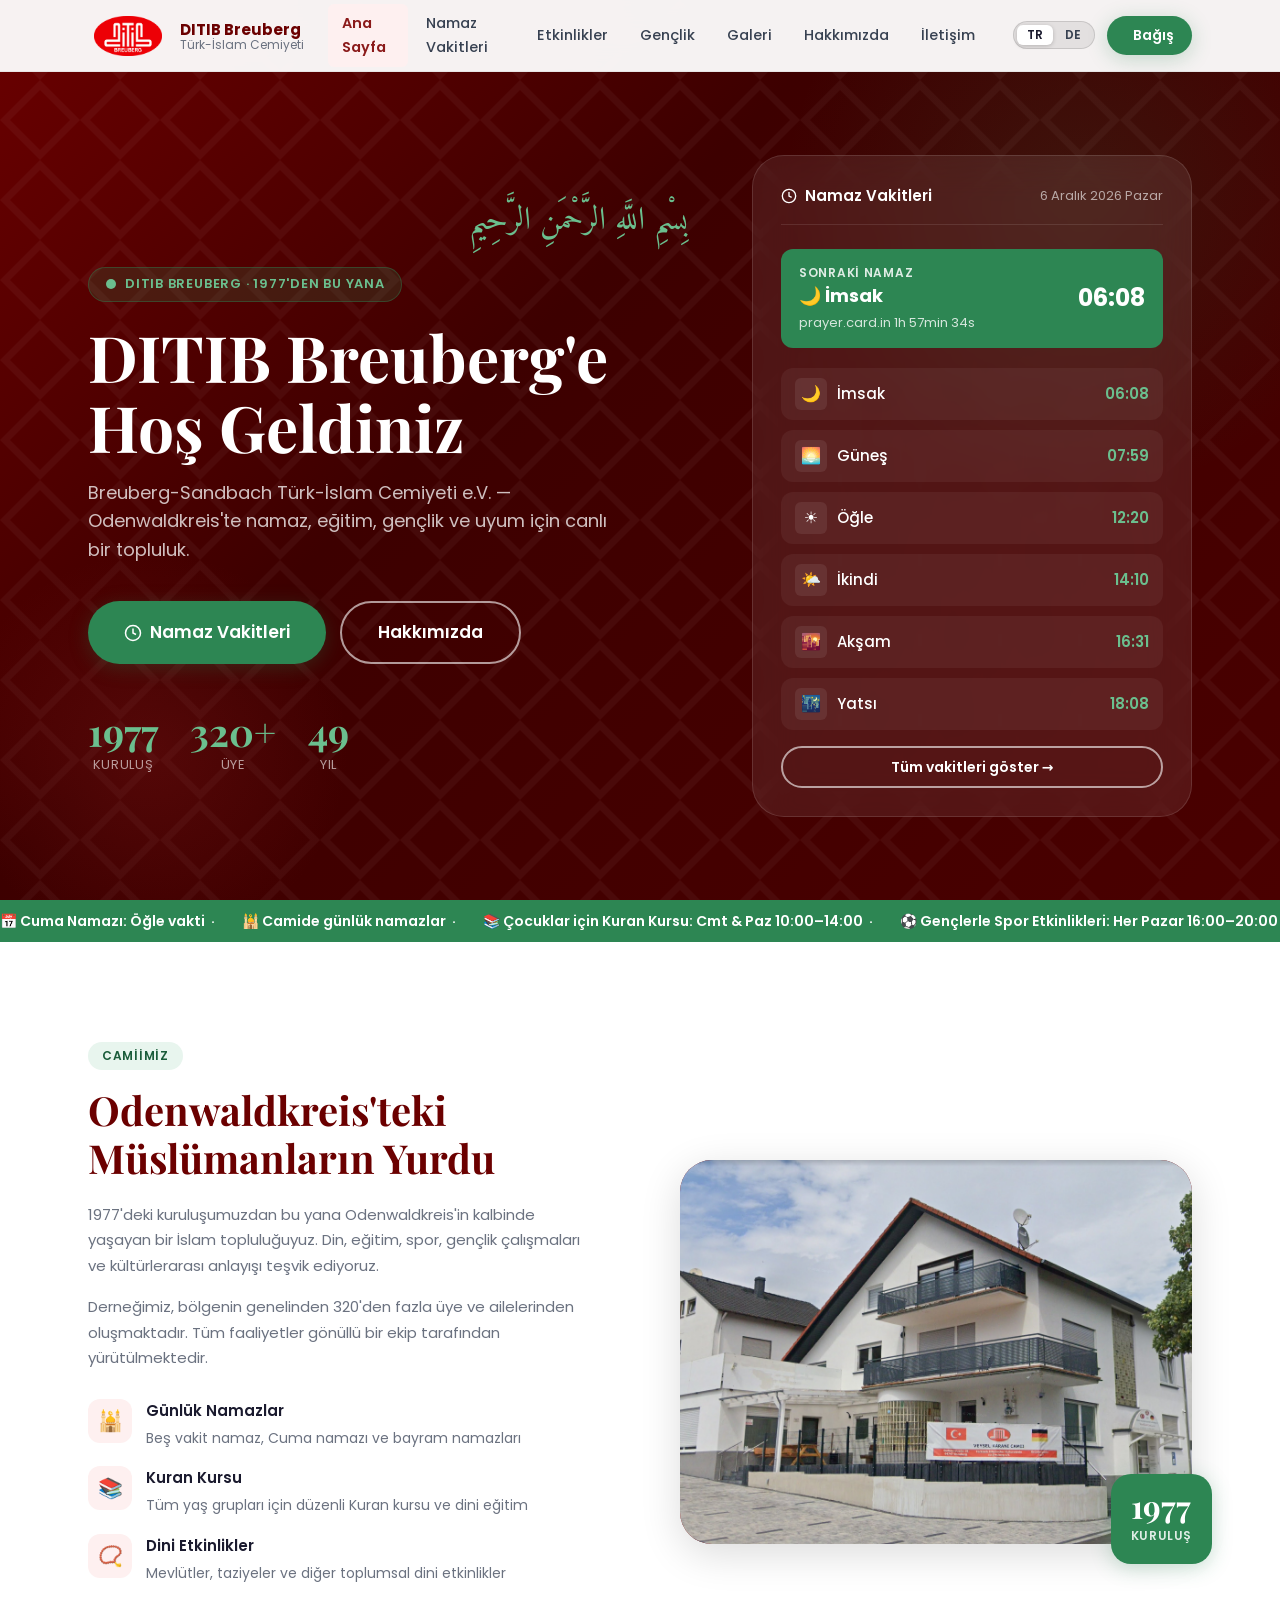
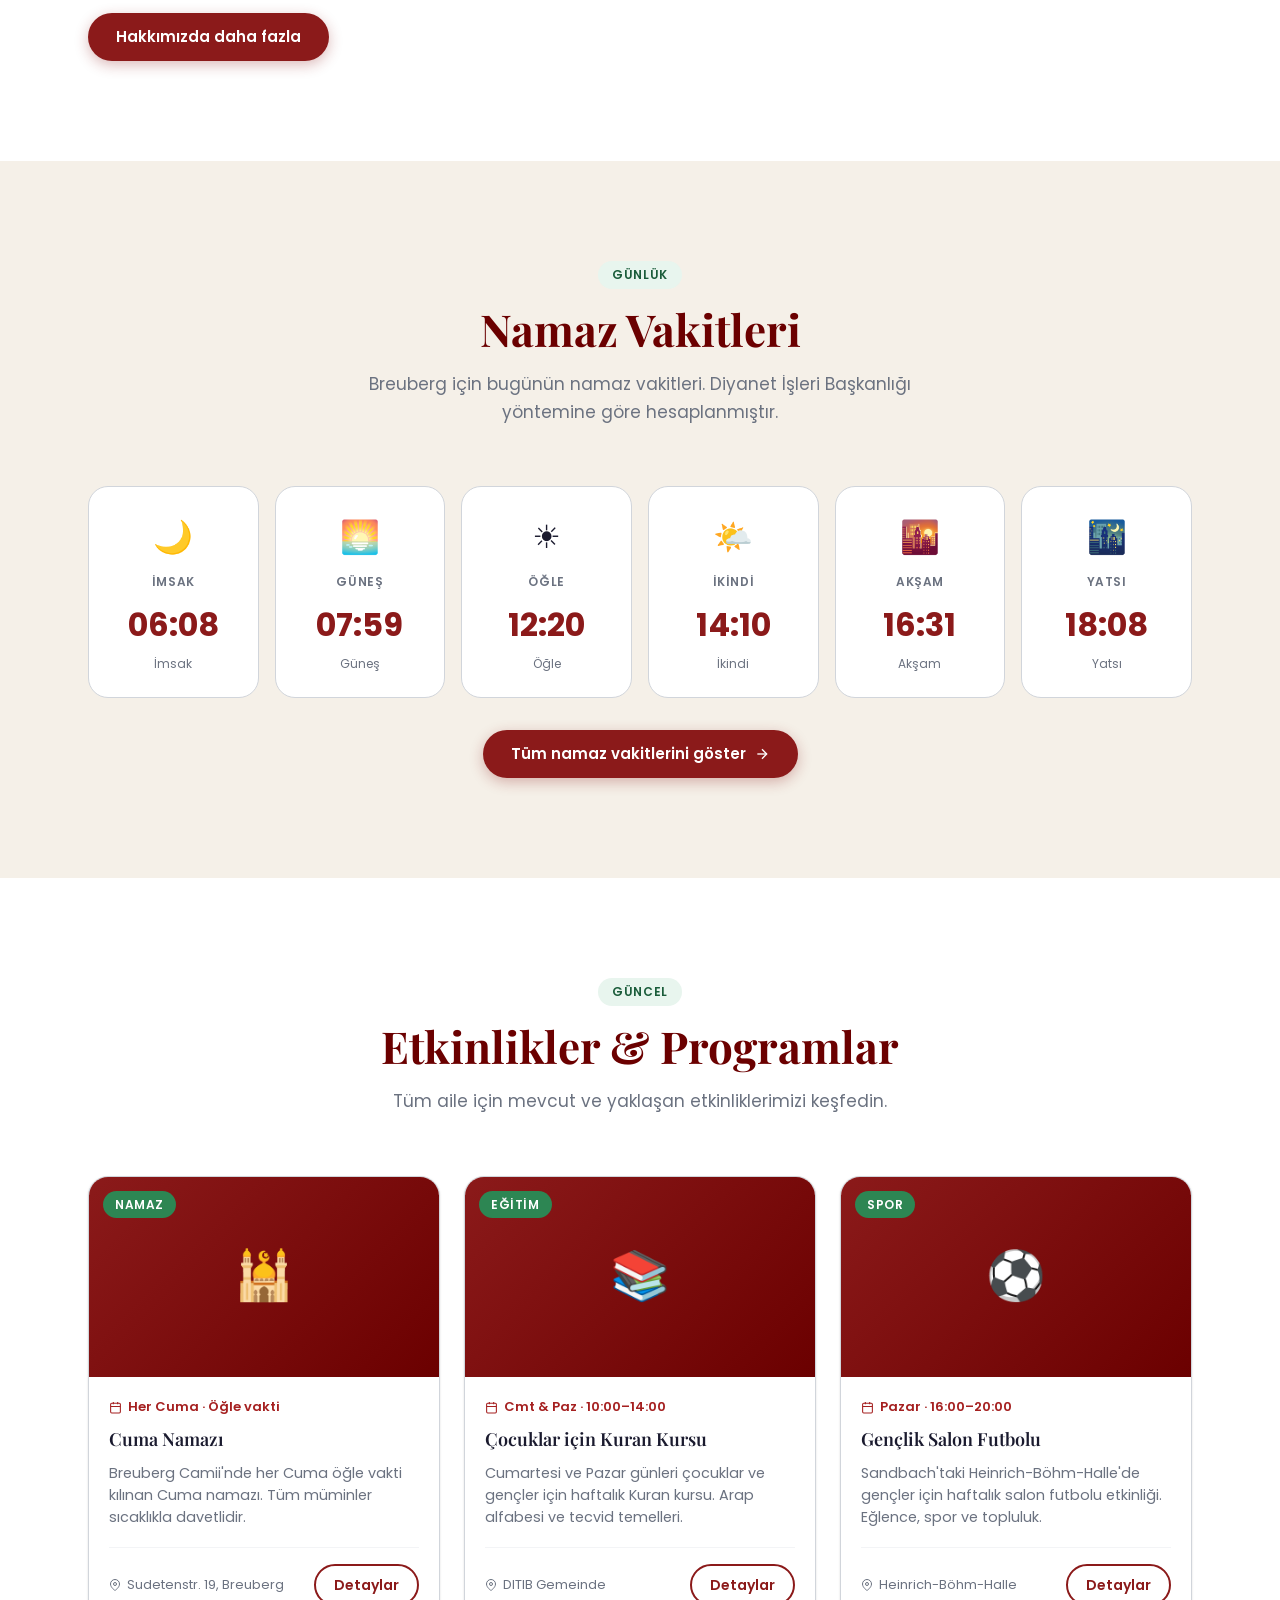
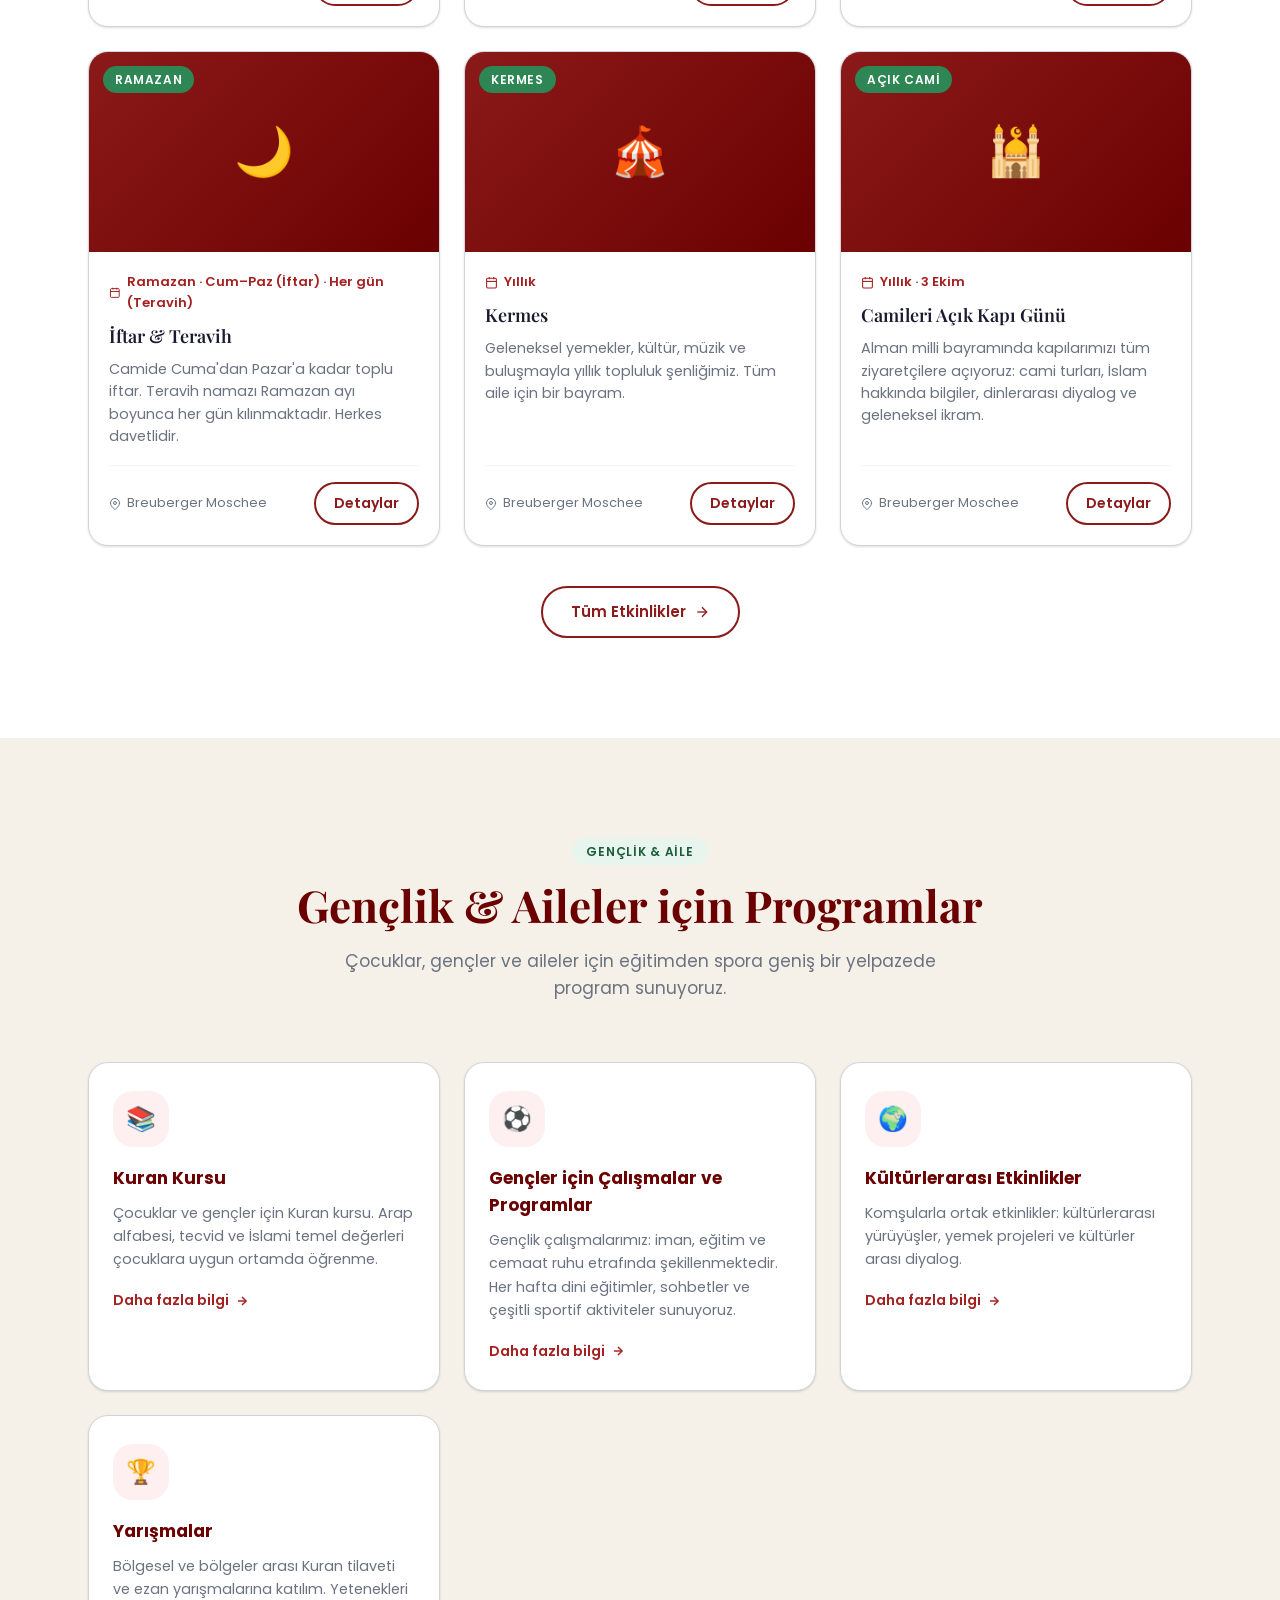
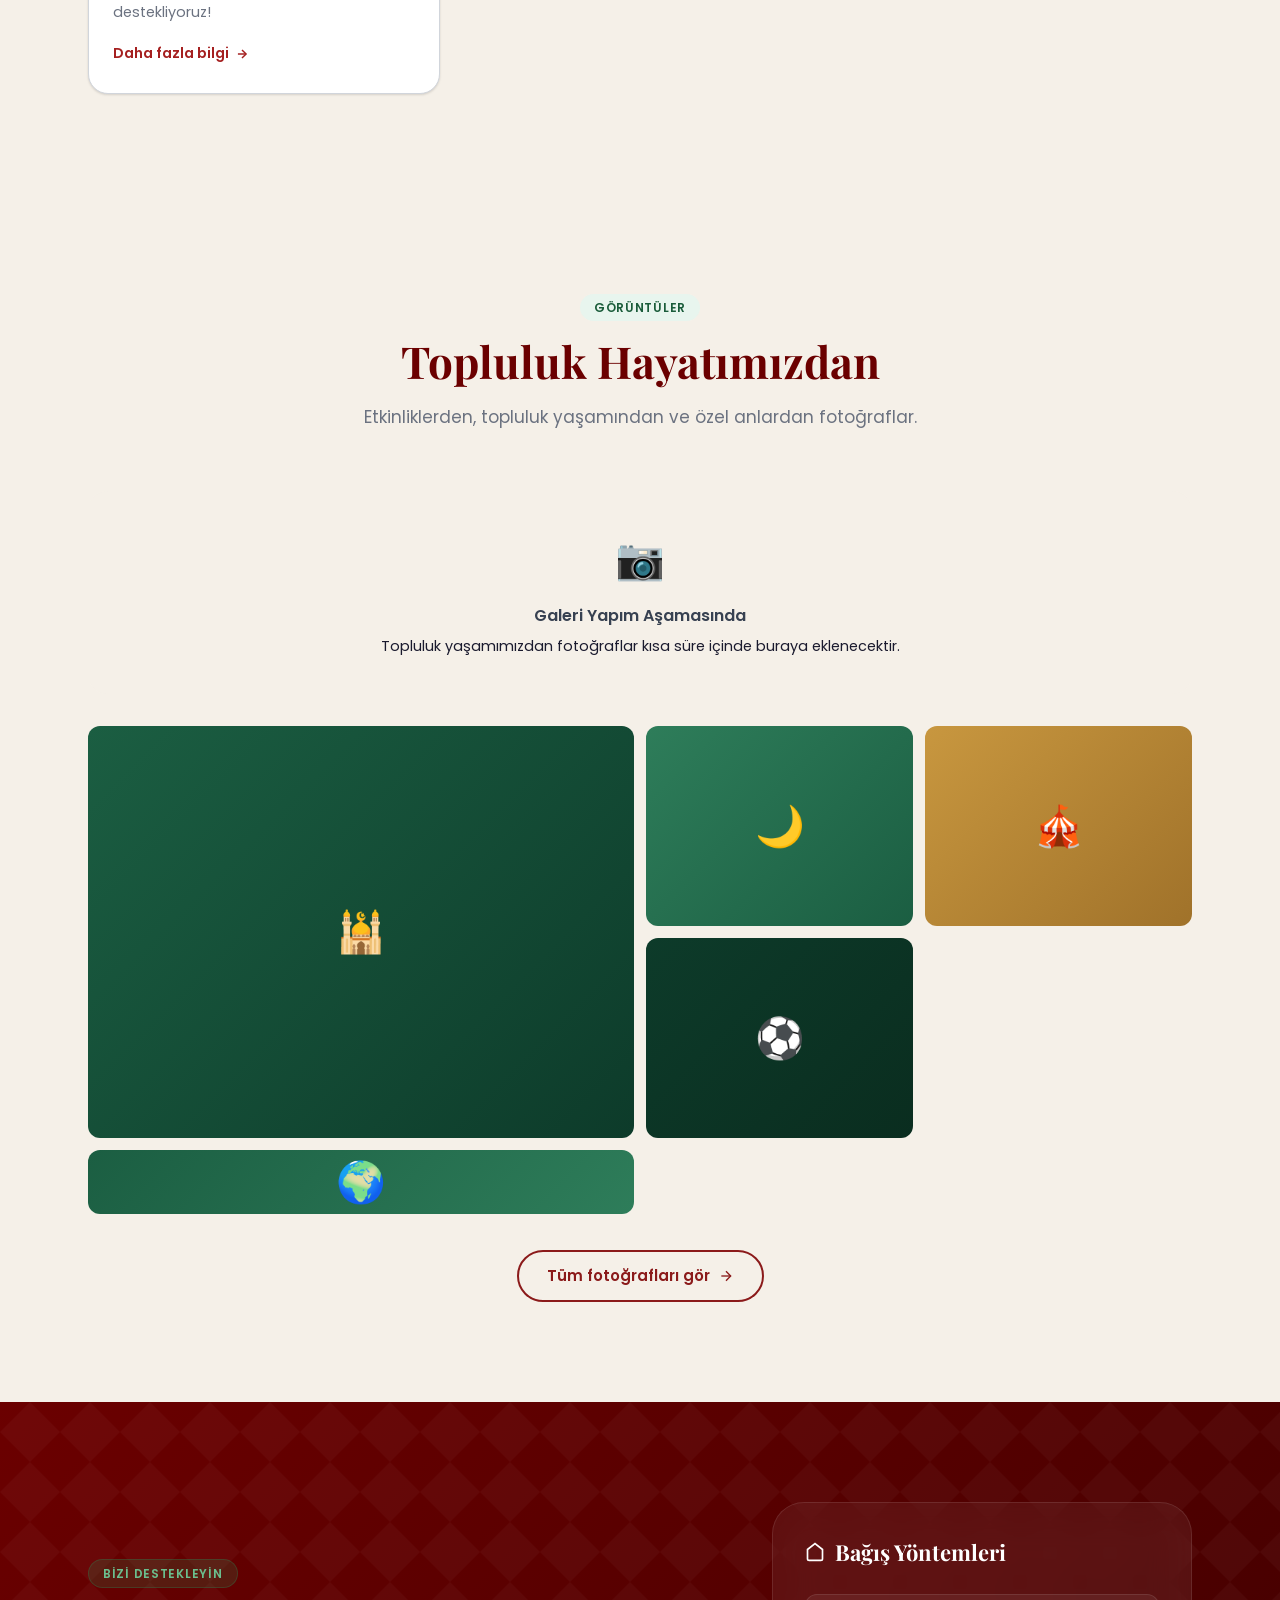
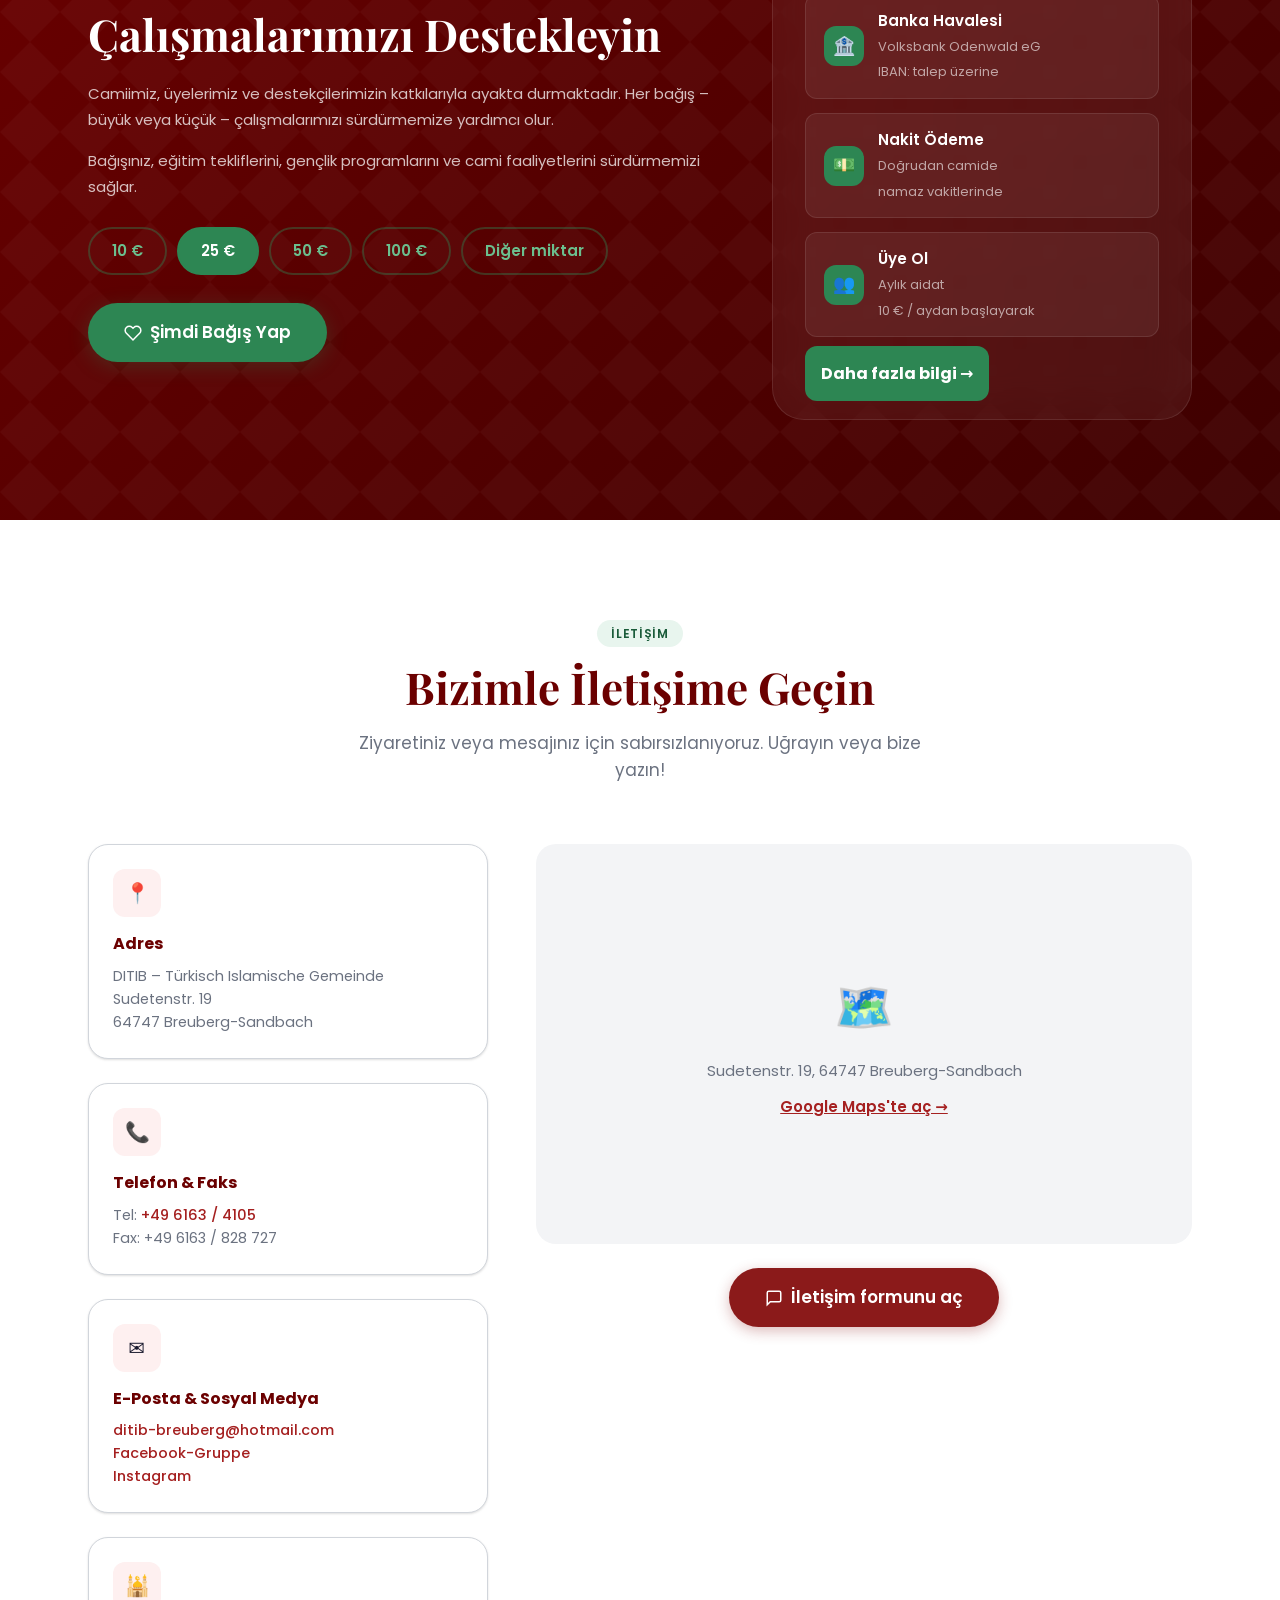
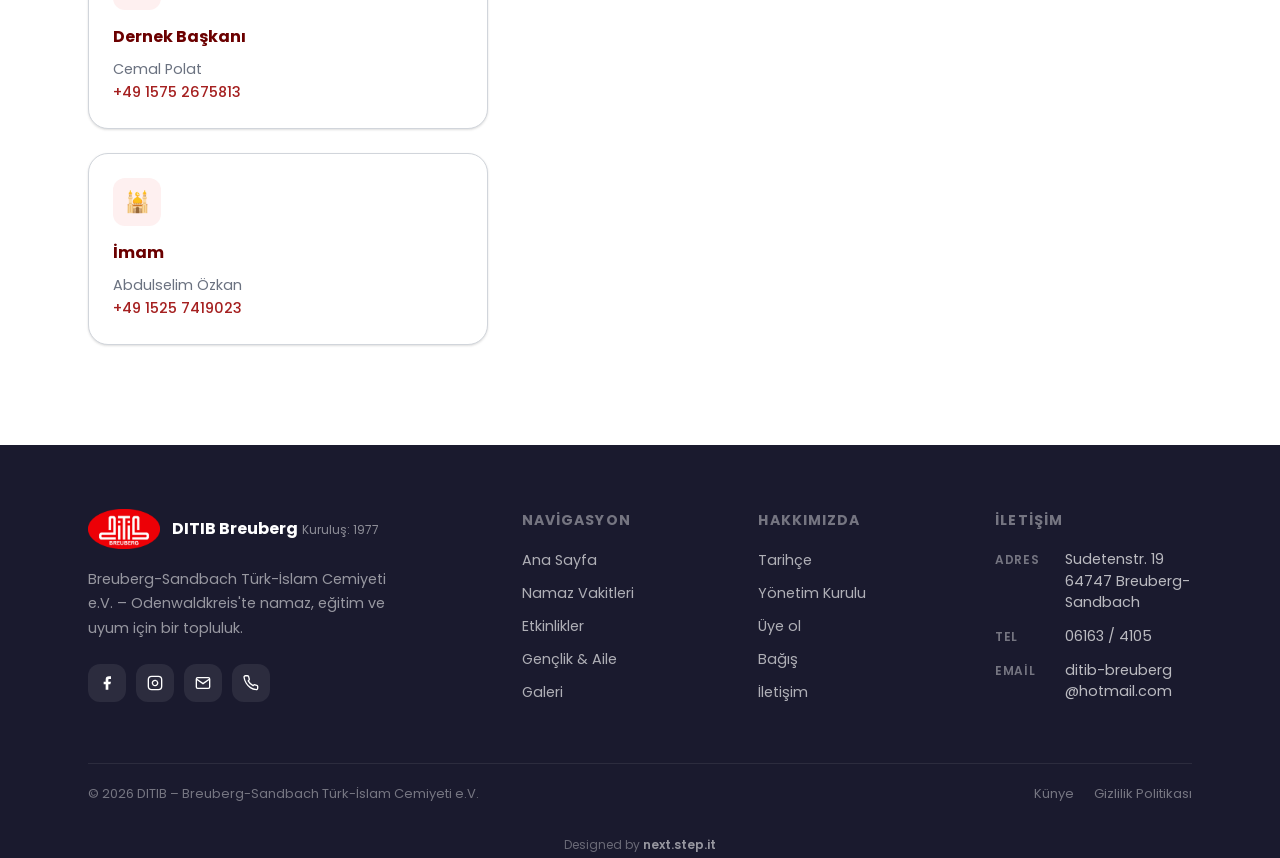
==== commit a92b8723: "update: religiöse Veranstaltungen statt Toplumsal Uyum, Mevlütler & Taziyeler - i18n.js: index.about" ====
--- a/index.html
+++ b/index.html
@@ -262,7 +262,7 @@
                 </div>
               </div>
               <div class="about-feature">
-                <div class="about-feature__icon" aria-hidden="true">🤝</div>
+                <div class="about-feature__icon" aria-hidden="true">📿</div>
                 <div class="about-feature__text">
                   <strong data-i18n="index.about.feat3.title">Harmonie</strong>
                   <span data-i18n="index.about.feat3.desc">Interkulturelle Veranstaltungen und Zusammenarbeit mit der Nachbarschaft</span>
@@ -922,6 +922,9 @@
           <a href="pages/datenschutz.html" data-i18n="footer.privacy">Datenschutz</a>
         </div>
       </div>
+      <div style="text-align:center;padding:10px 0 4px;font-size:.75rem;color:rgba(255,255,255,.35)">
+        Designed by <a href="https://www.instagram.com/next.step.it/" target="_blank" rel="noopener" style="color:rgba(255,255,255,.55);text-decoration:none;font-weight:600">next.step.it</a>
+      </div>
     </div>
   </footer>
 
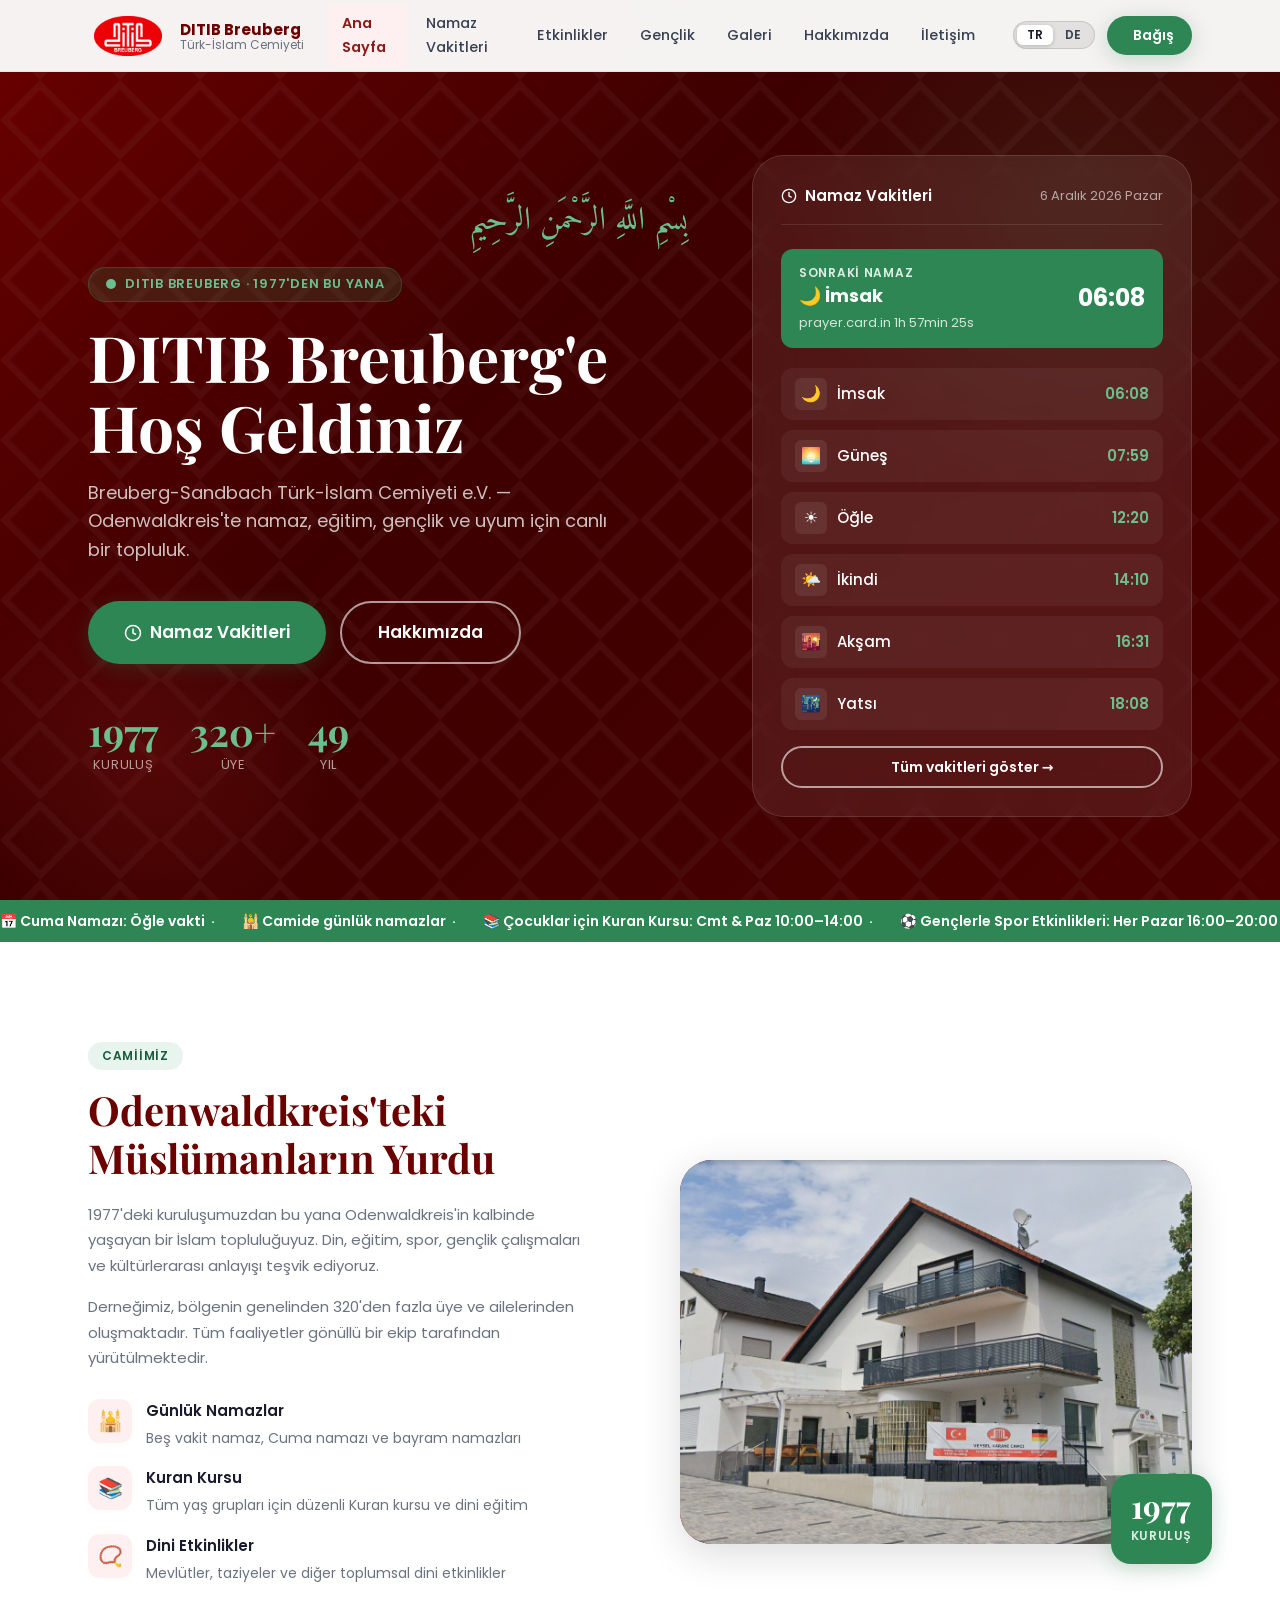
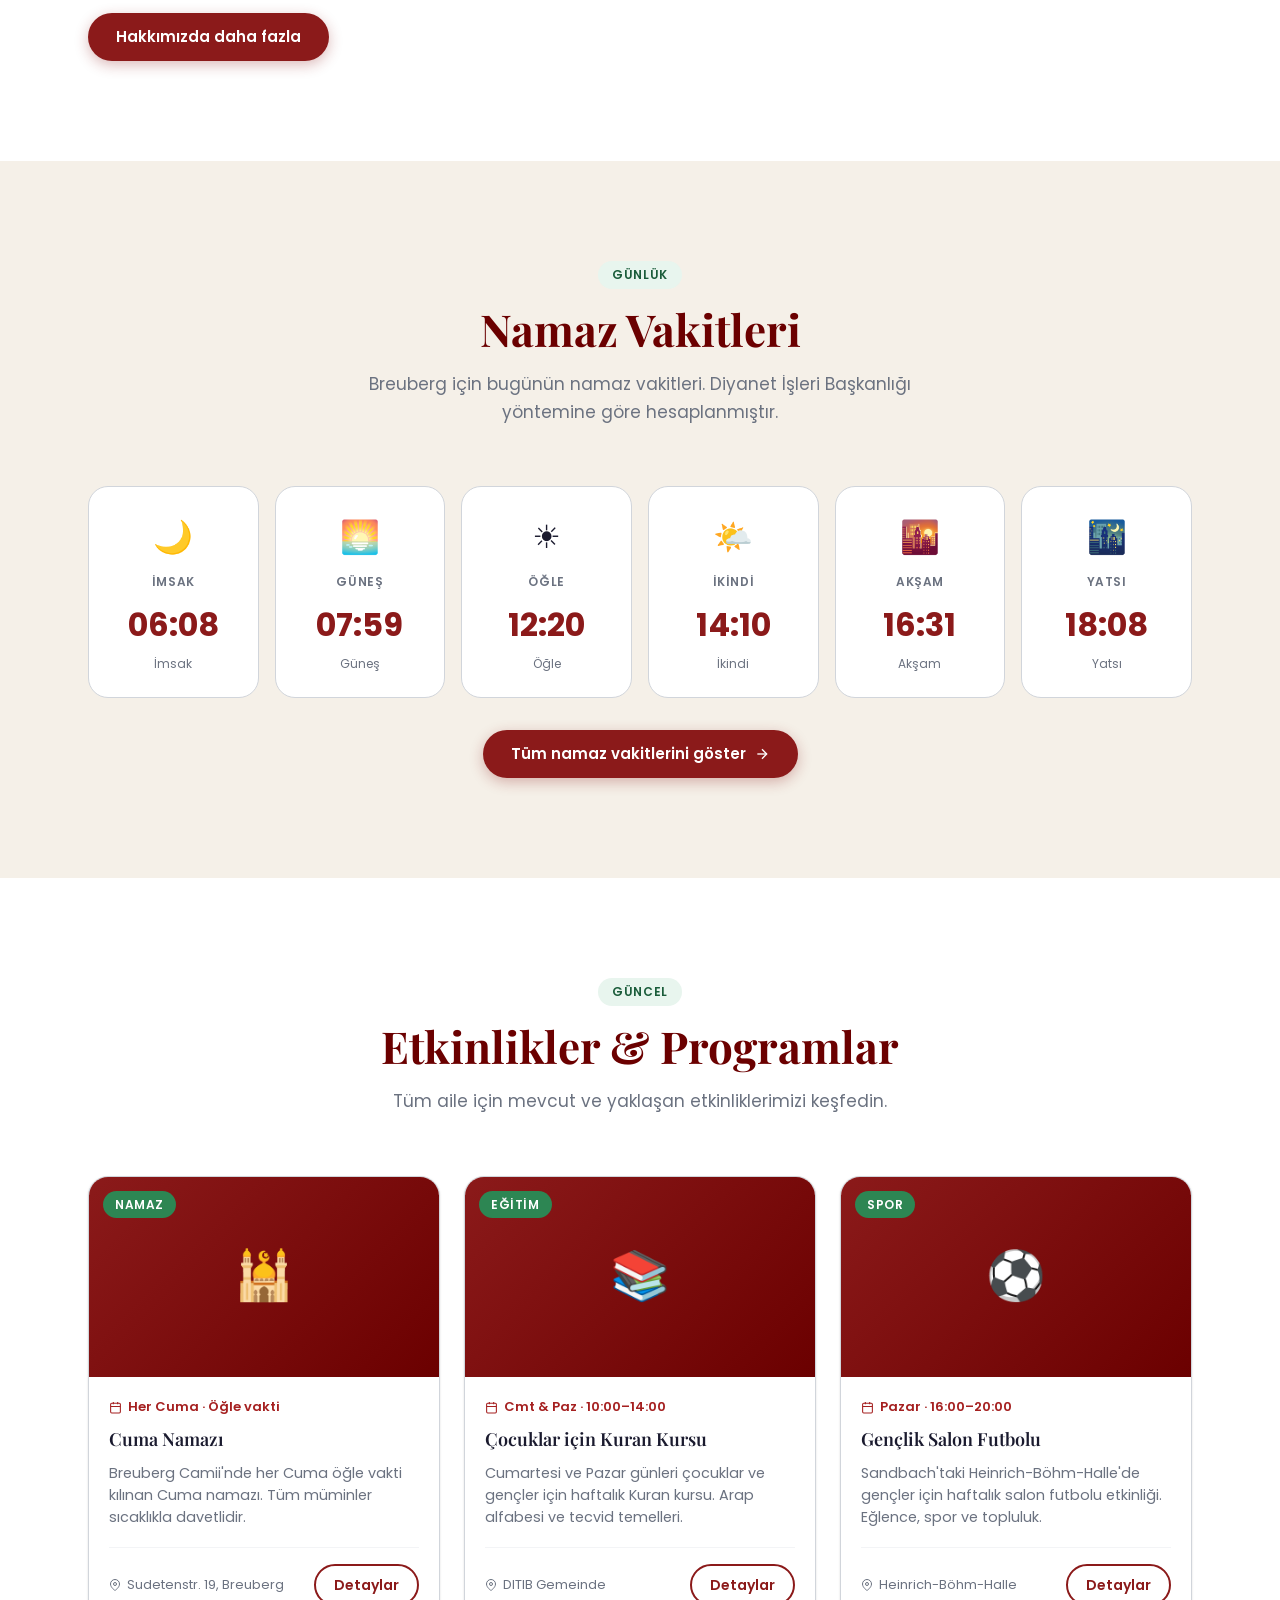
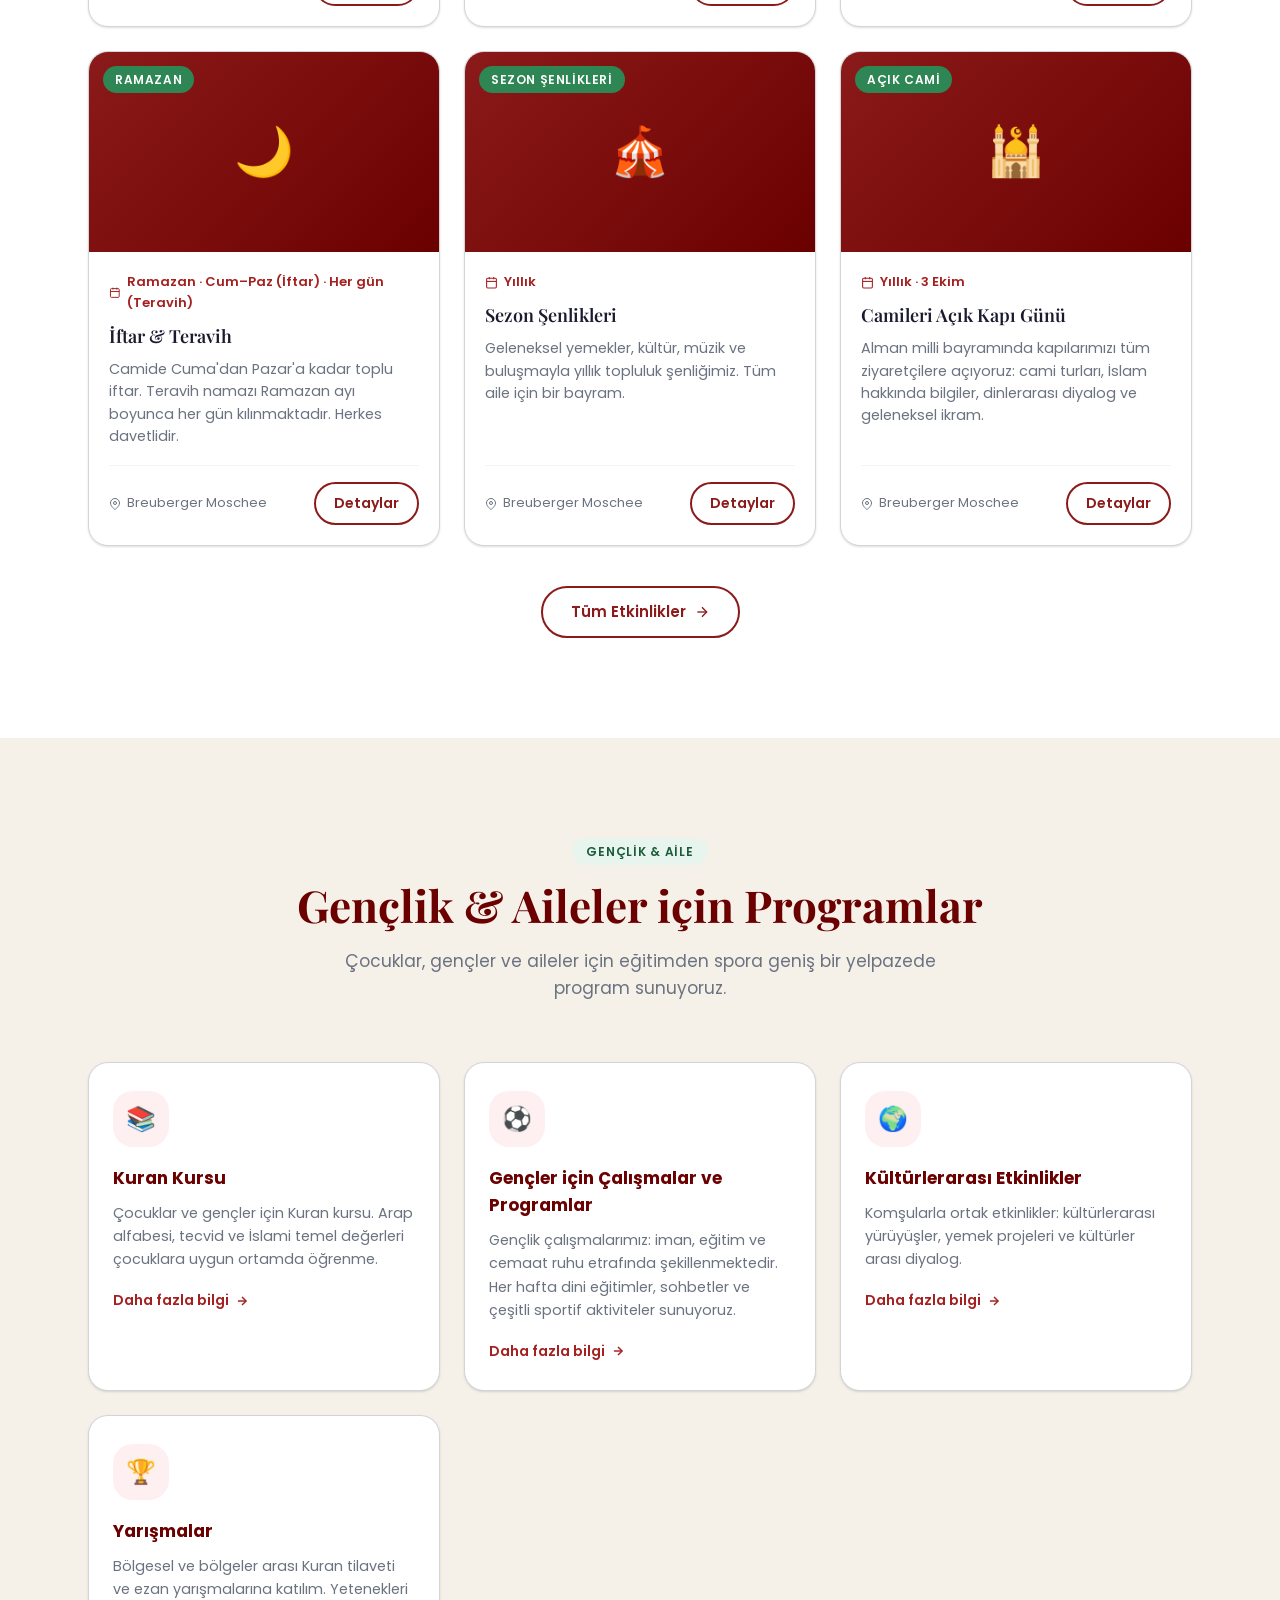
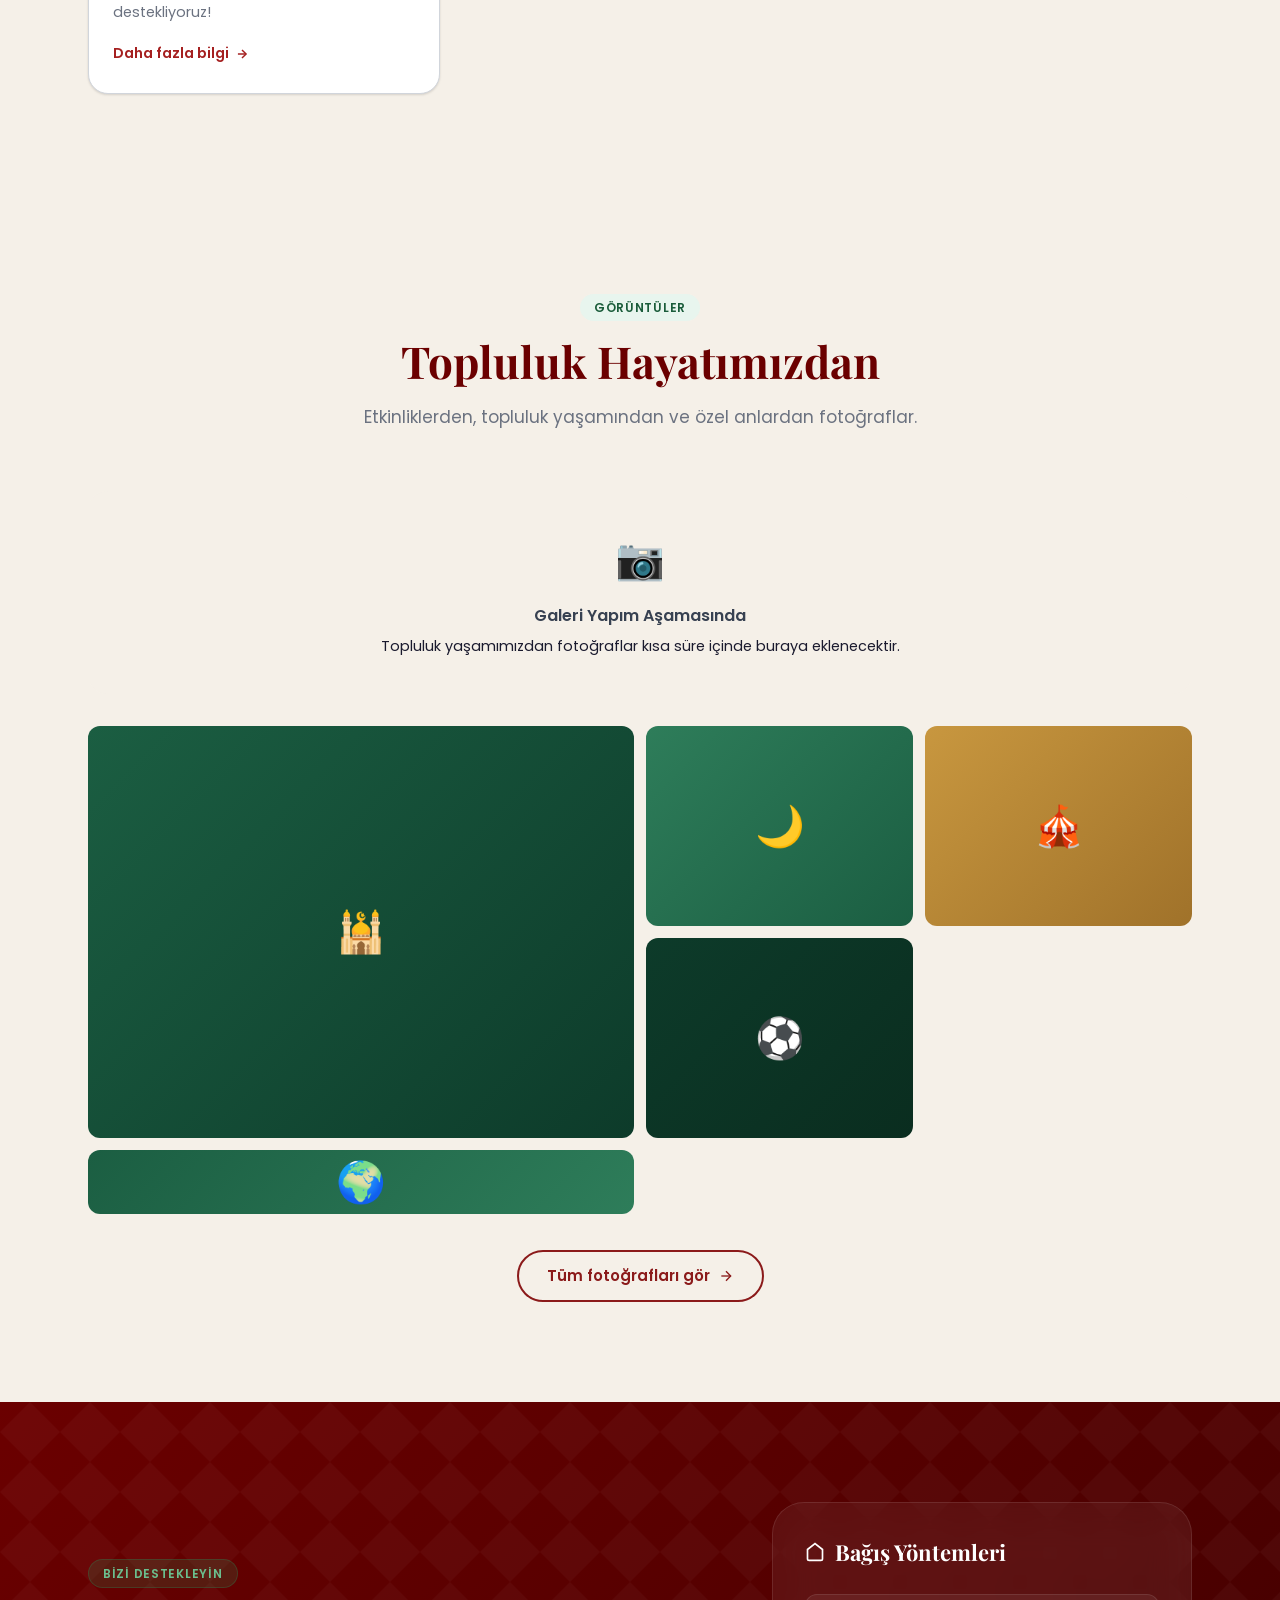
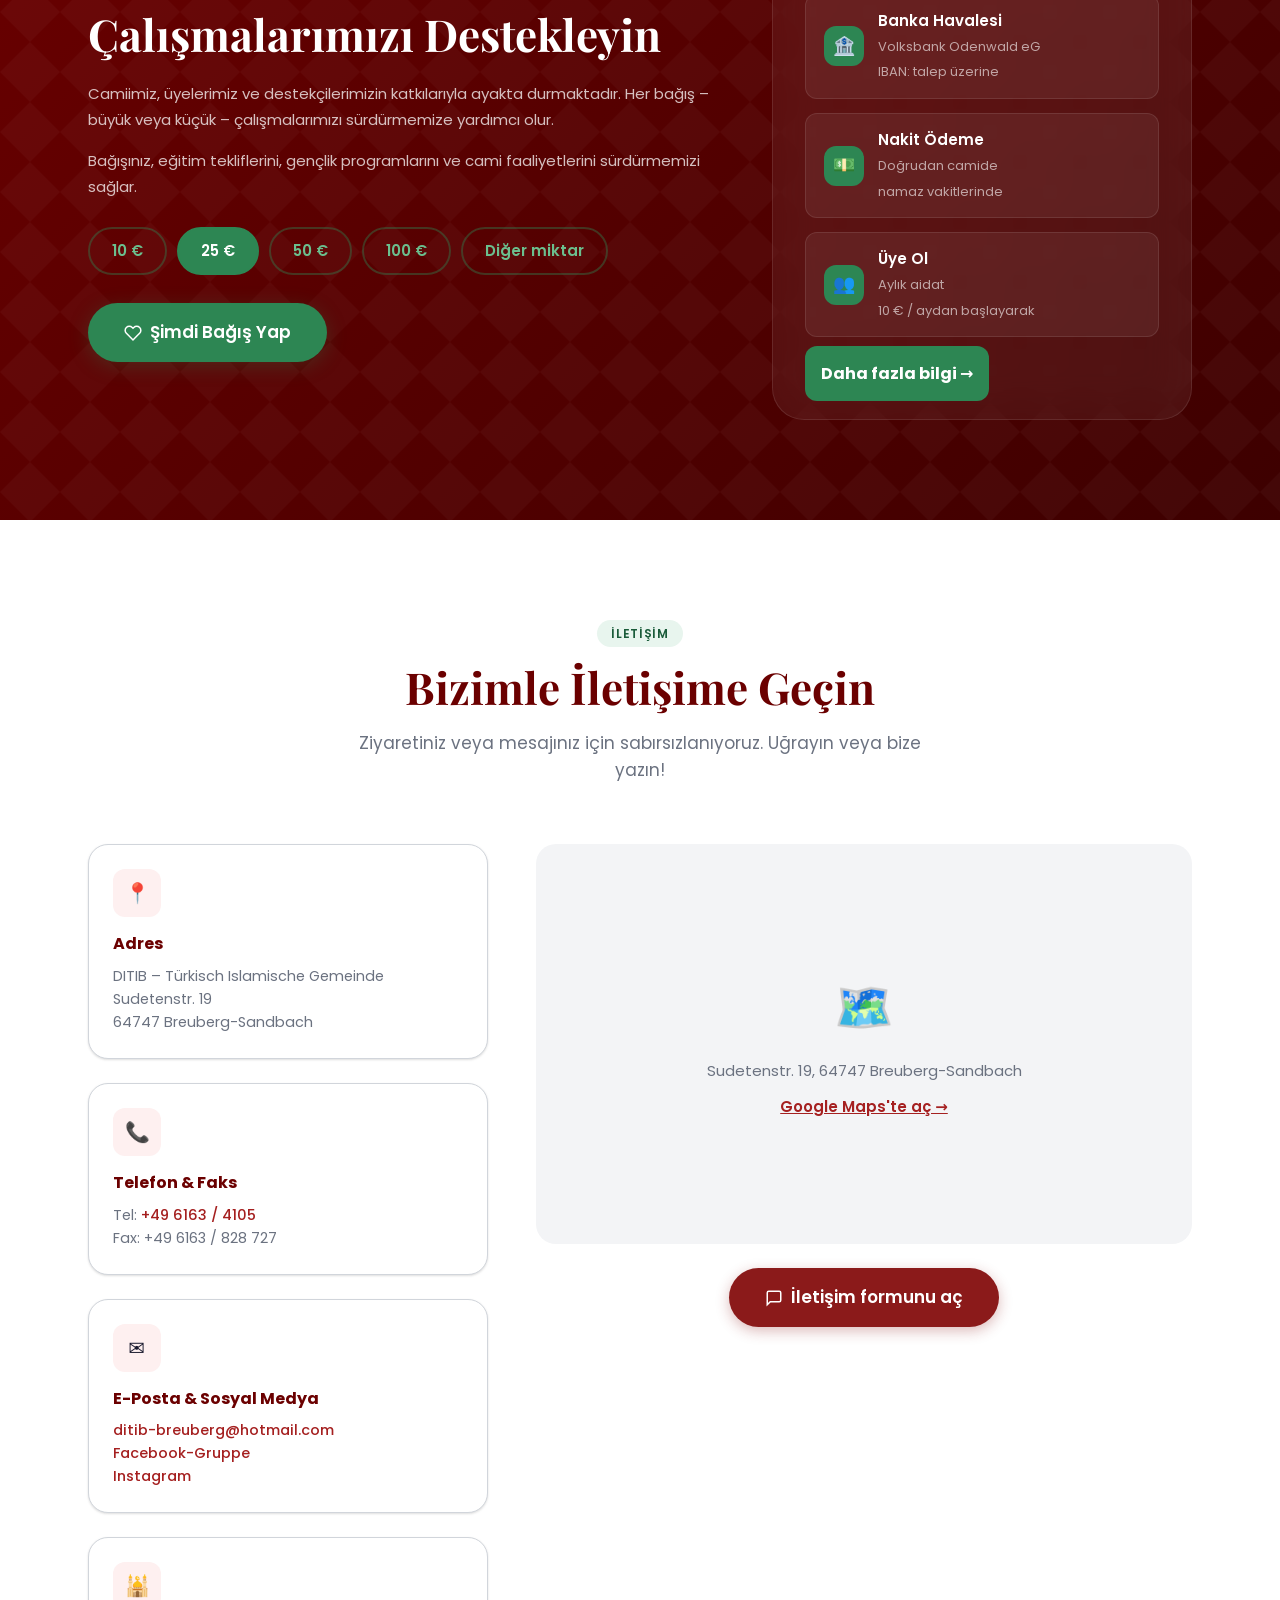
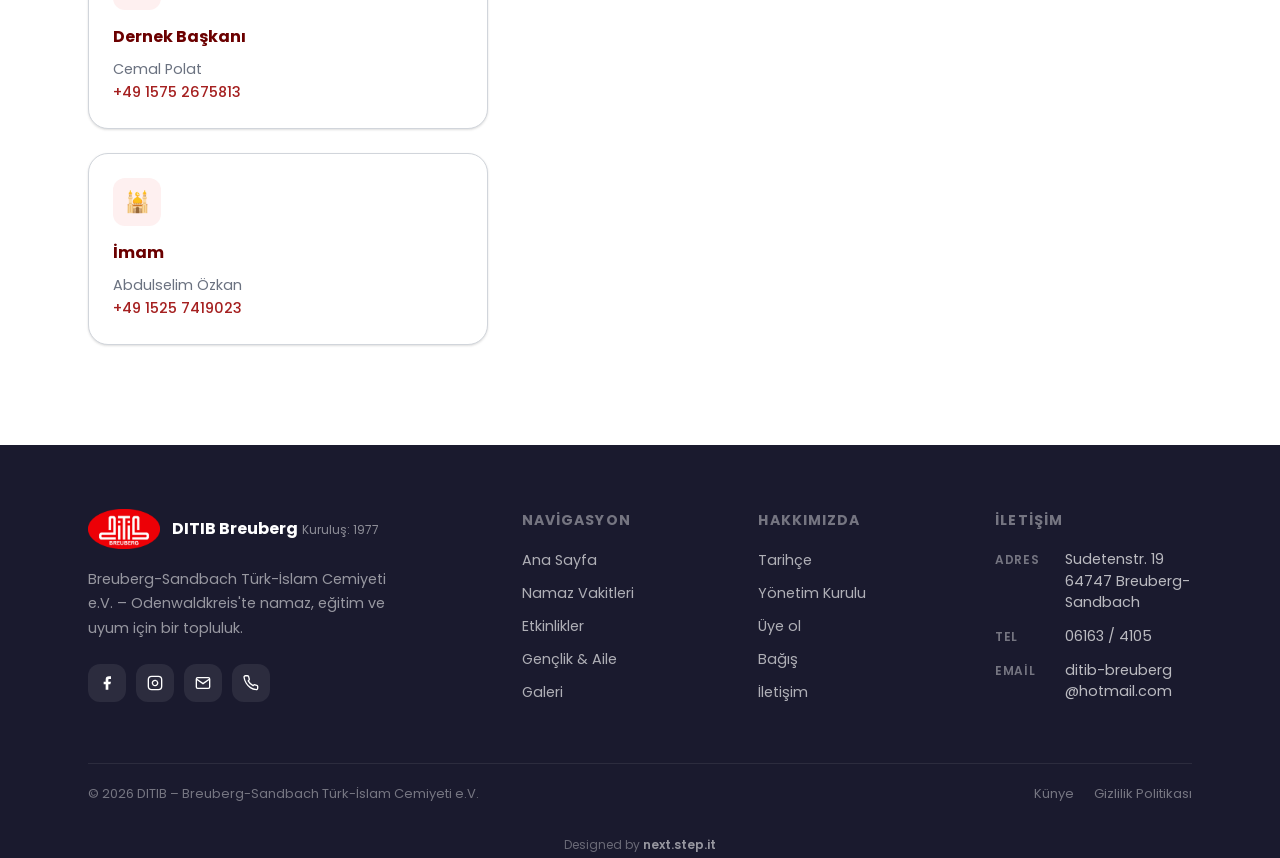
==== commit ecff462d: "update: Kermes → Saisonfeste in index.html Fallback-Text Co-Authored-By: Claude Sonnet 4.6 <noreply@" ====
--- a/index.html
+++ b/index.html
@@ -466,9 +466,8 @@
                 </svg>
                 <span data-i18n="index.ev5.date">Jährlich</span>
               </div>
-              <h3 class="event-card__title" data-i18n="index.ev5.title">Kermes</h3>
-              <p class="event-card__desc" data-i18n="index.ev5.desc">Unser jährlicher Gemeinschaftsmarkt mit traditionellen Speisen, Kultur, Musik
-                und Begegnung. Ein Fest für die ganze Familie.</p>
+              <h3 class="event-card__title" data-i18n="index.ev5.title">Saisonfeste</h3>
+              <p class="event-card__desc" data-i18n="index.ev5.desc">Unser jährlicher Gemeinschaftsmarkt mit traditionellen Speisen, Kultur, Musik und Begegnung. Ein Fest für die ganze Familie.</p>
               <div class="event-card__footer">
                 <span class="event-card__location">
                   <svg width="12" height="12" viewBox="0 0 24 24" fill="none" stroke="currentColor" stroke-width="2">
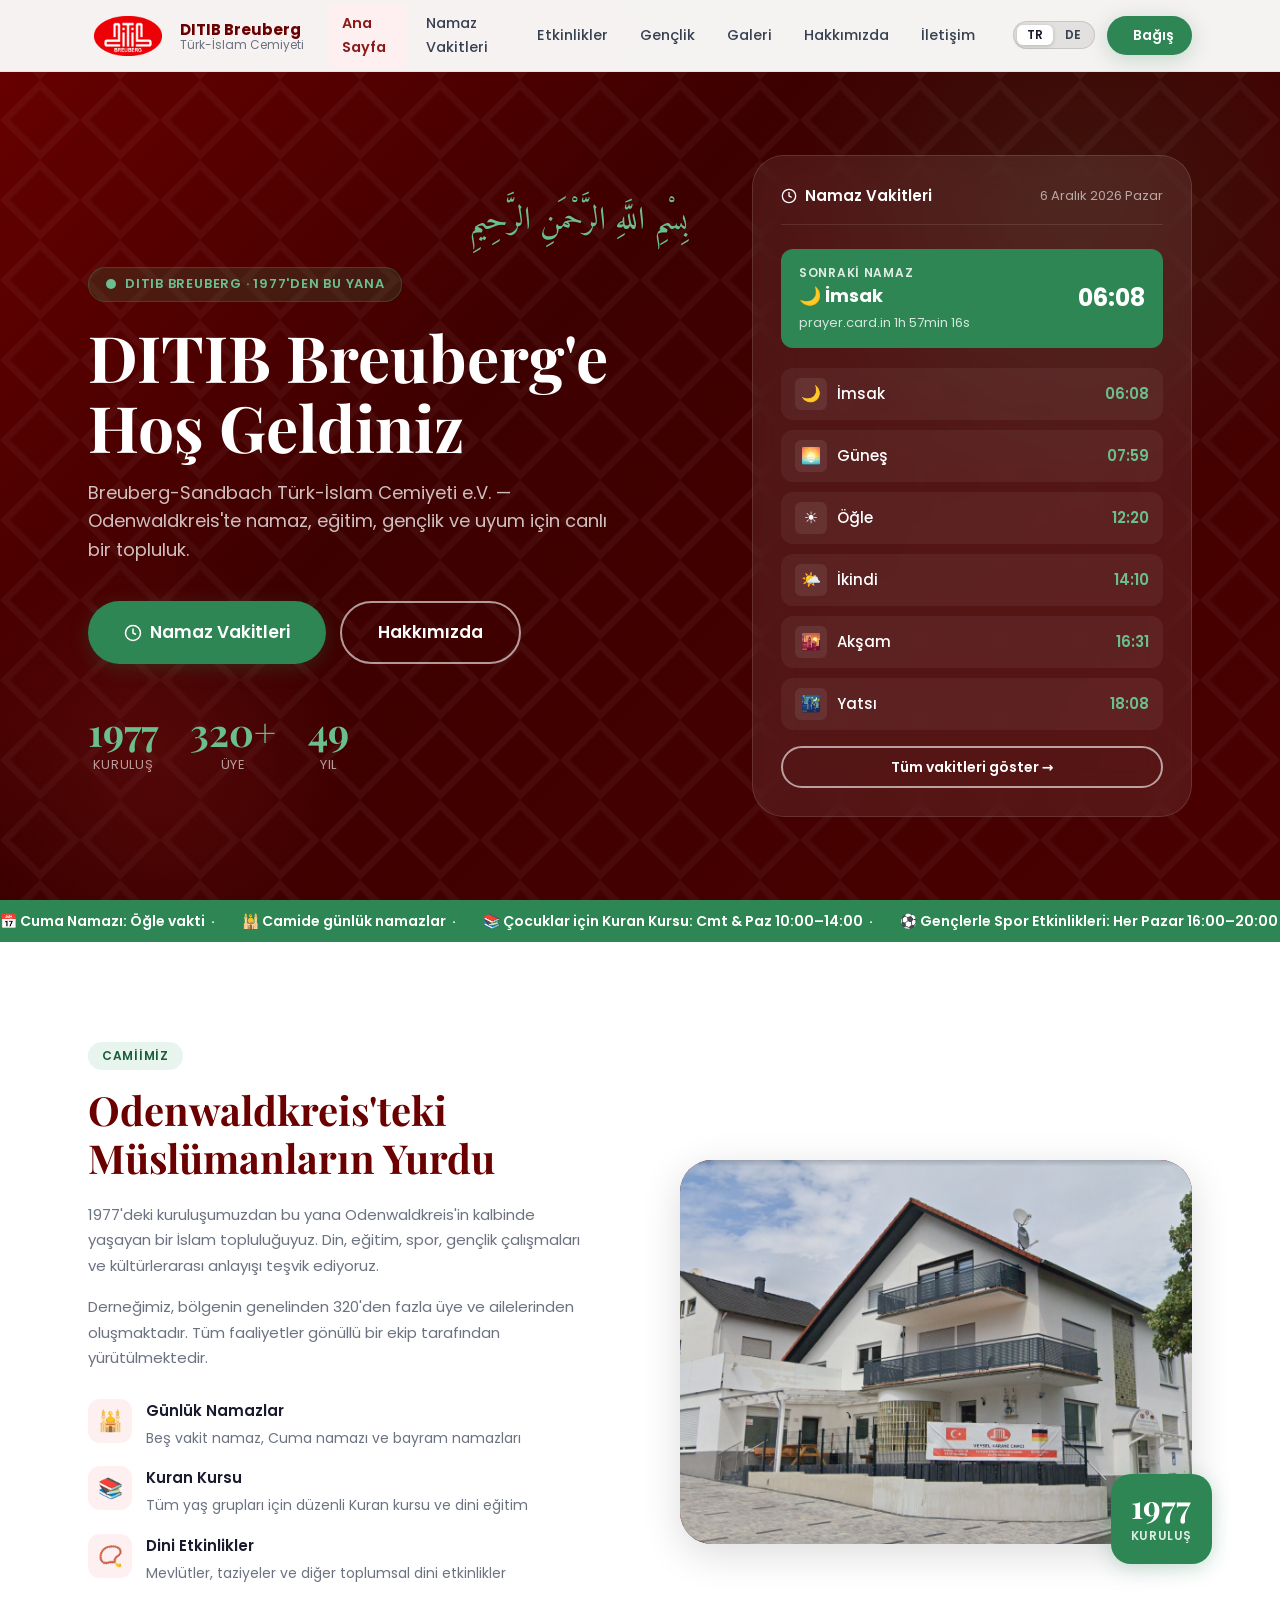
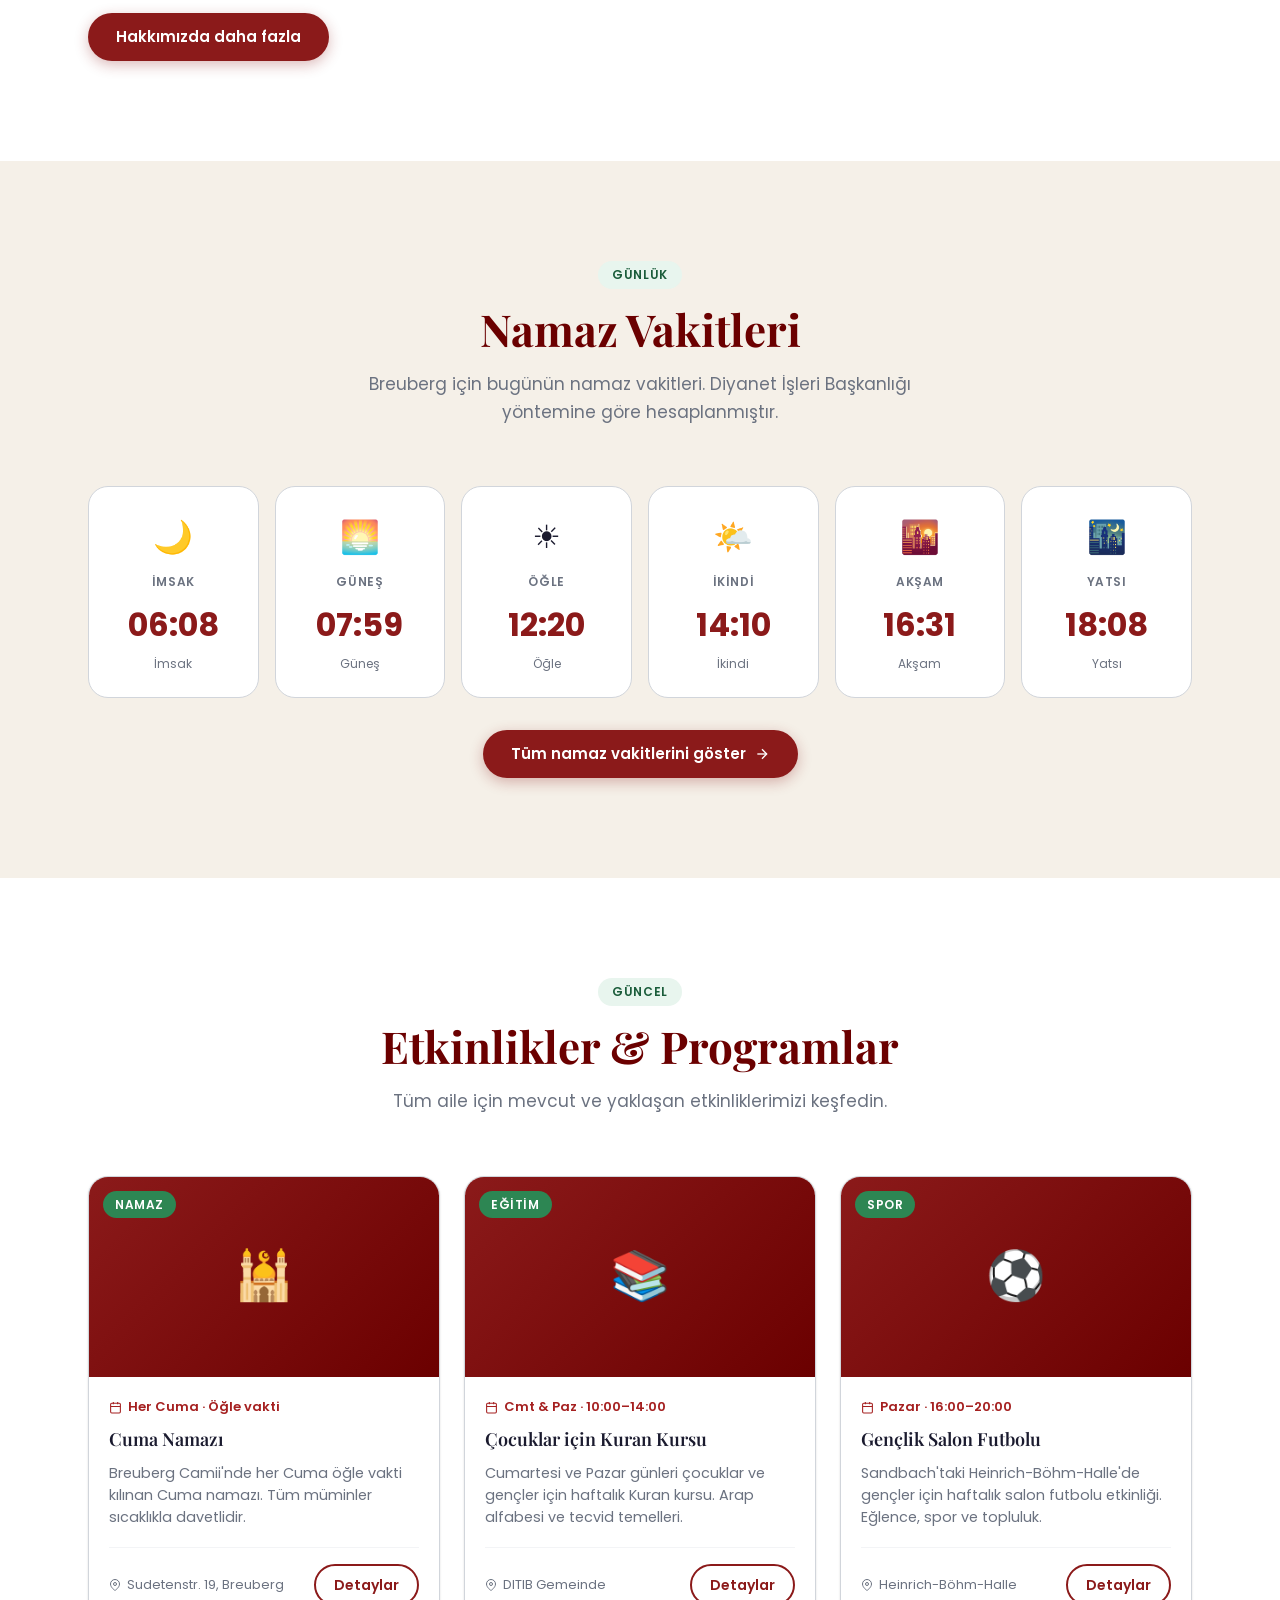
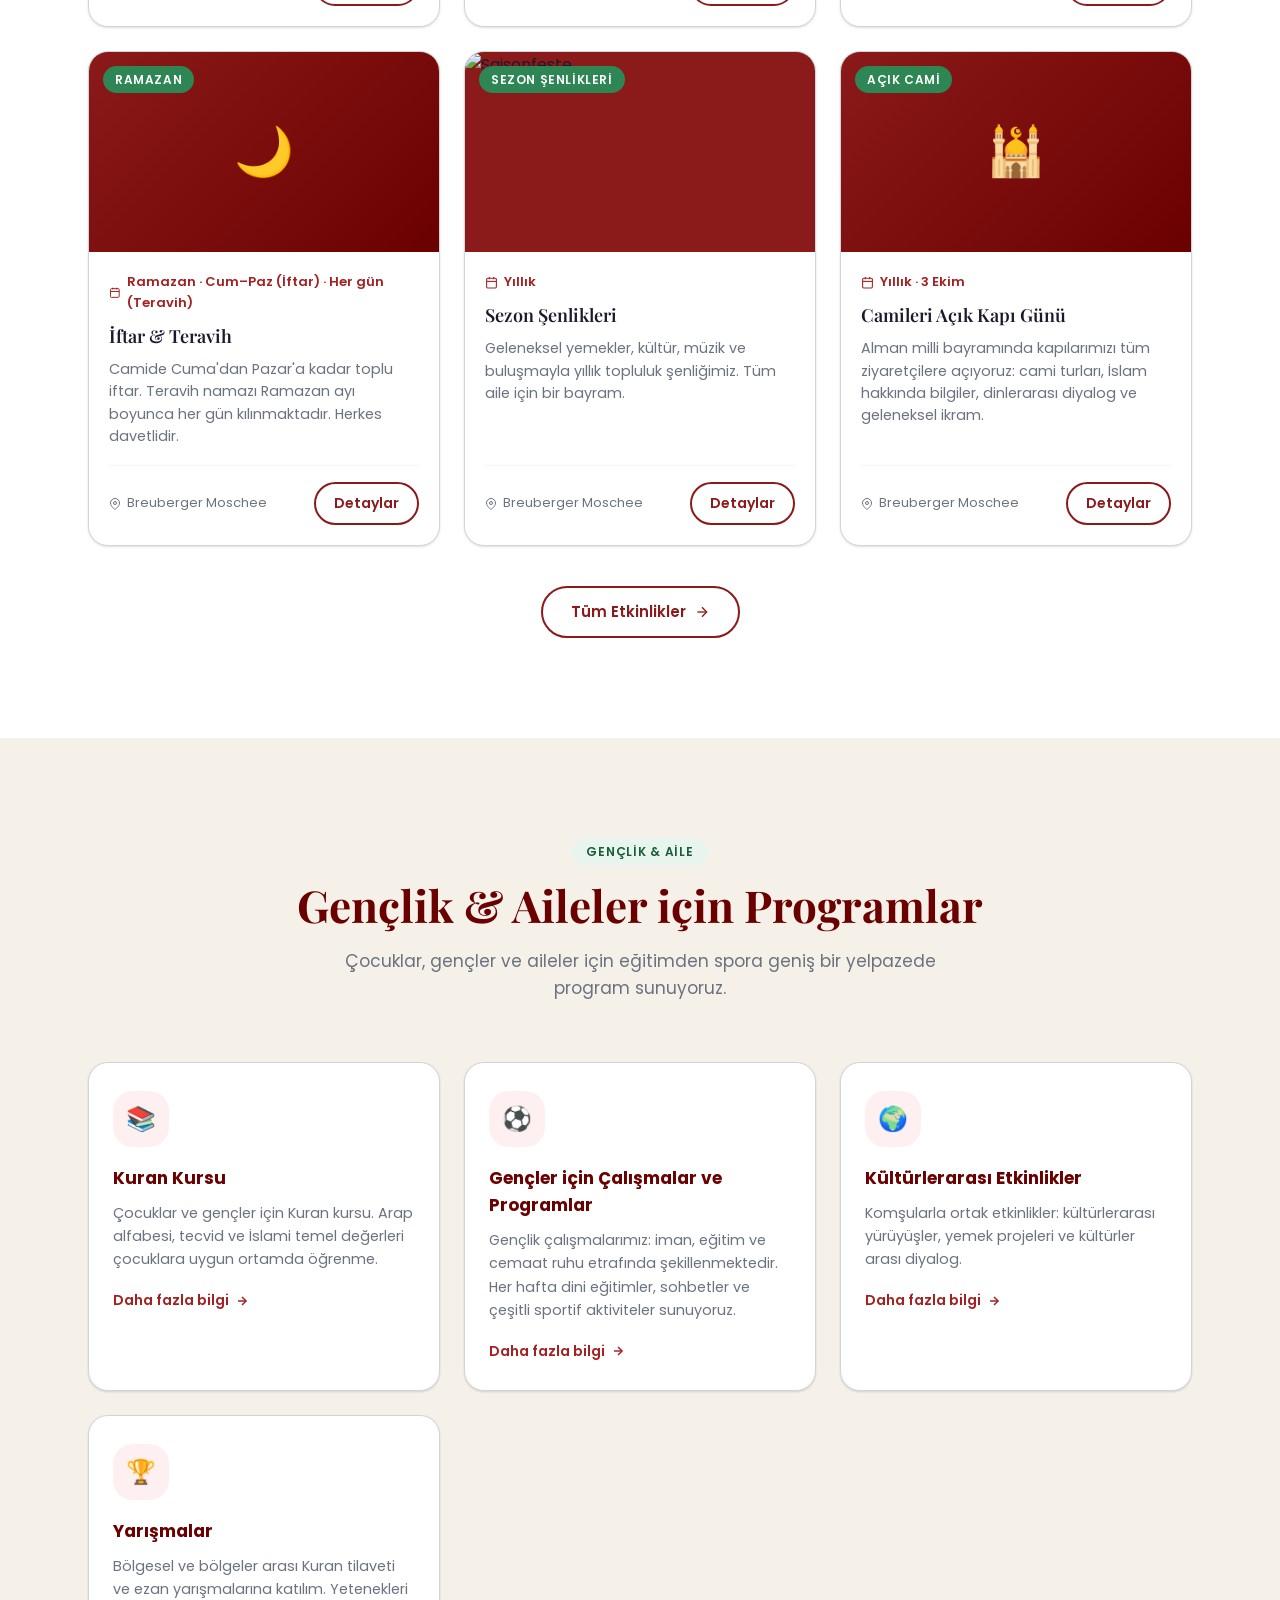
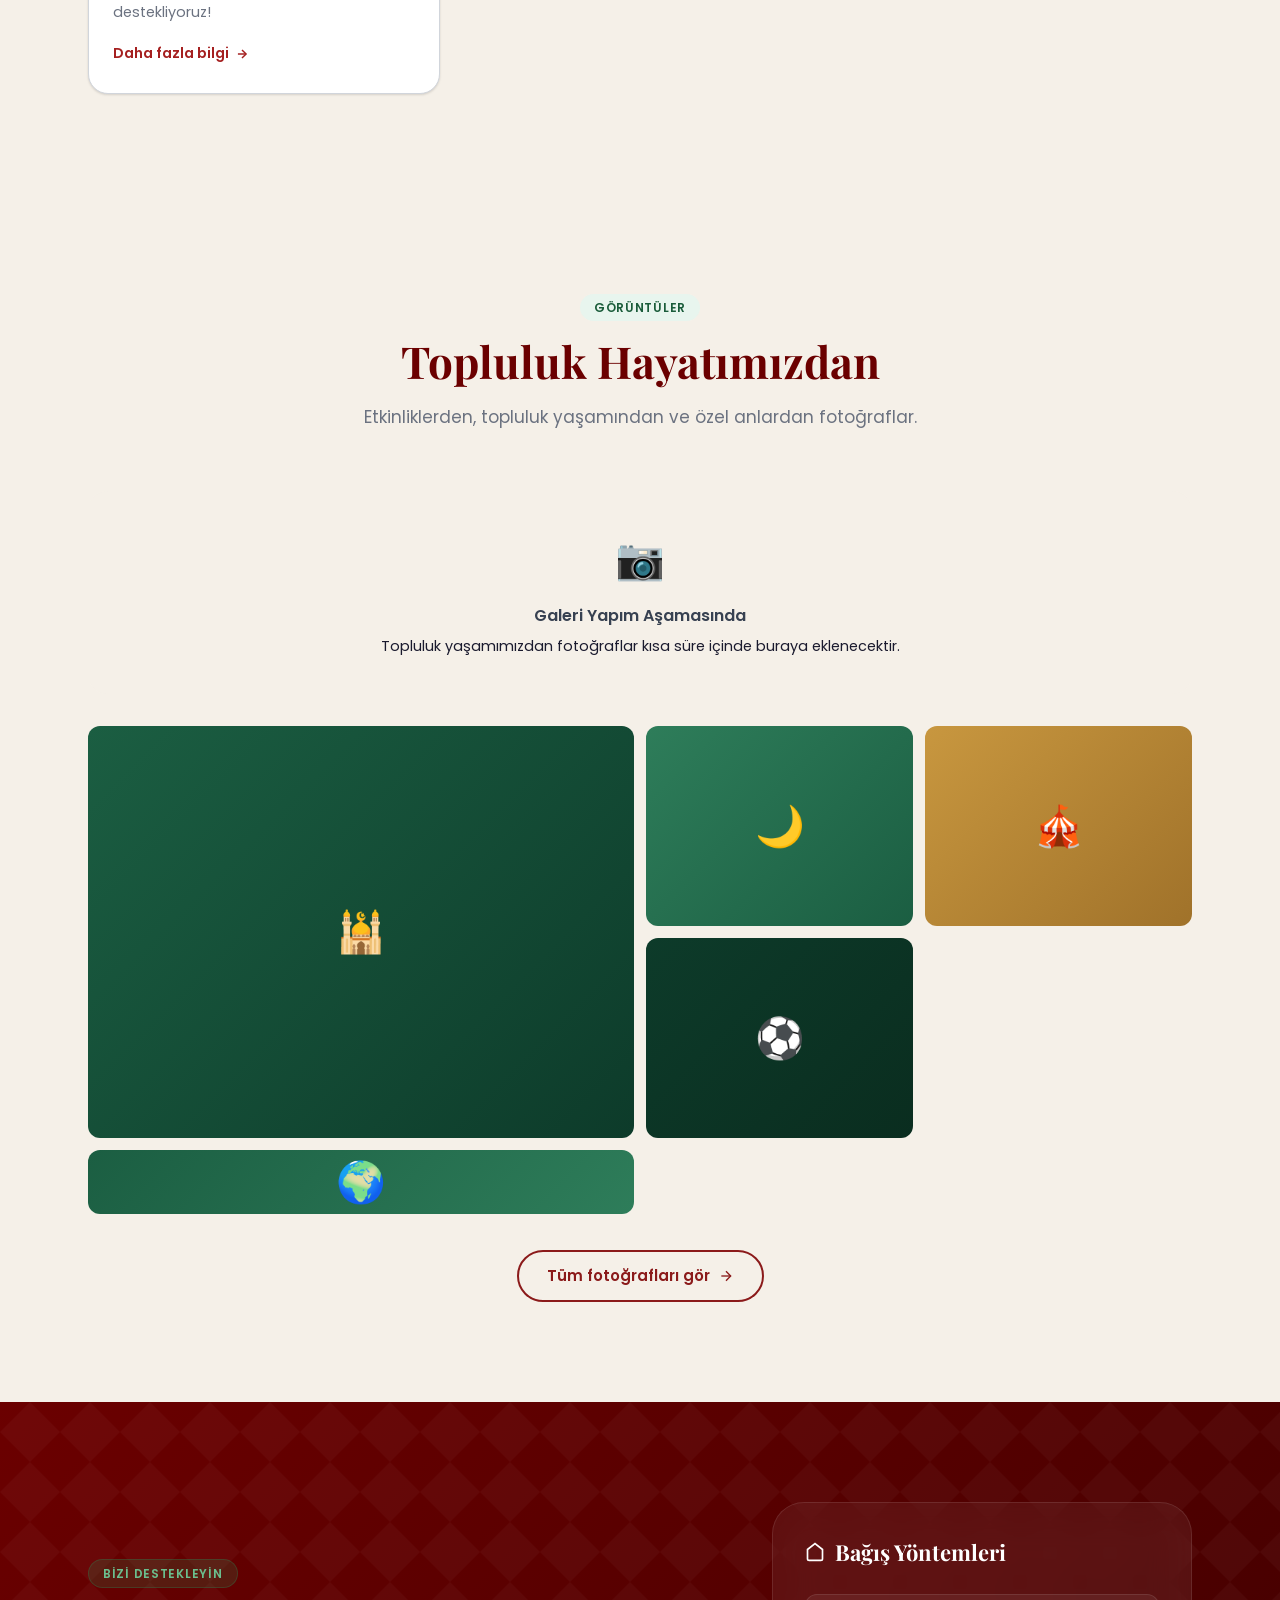
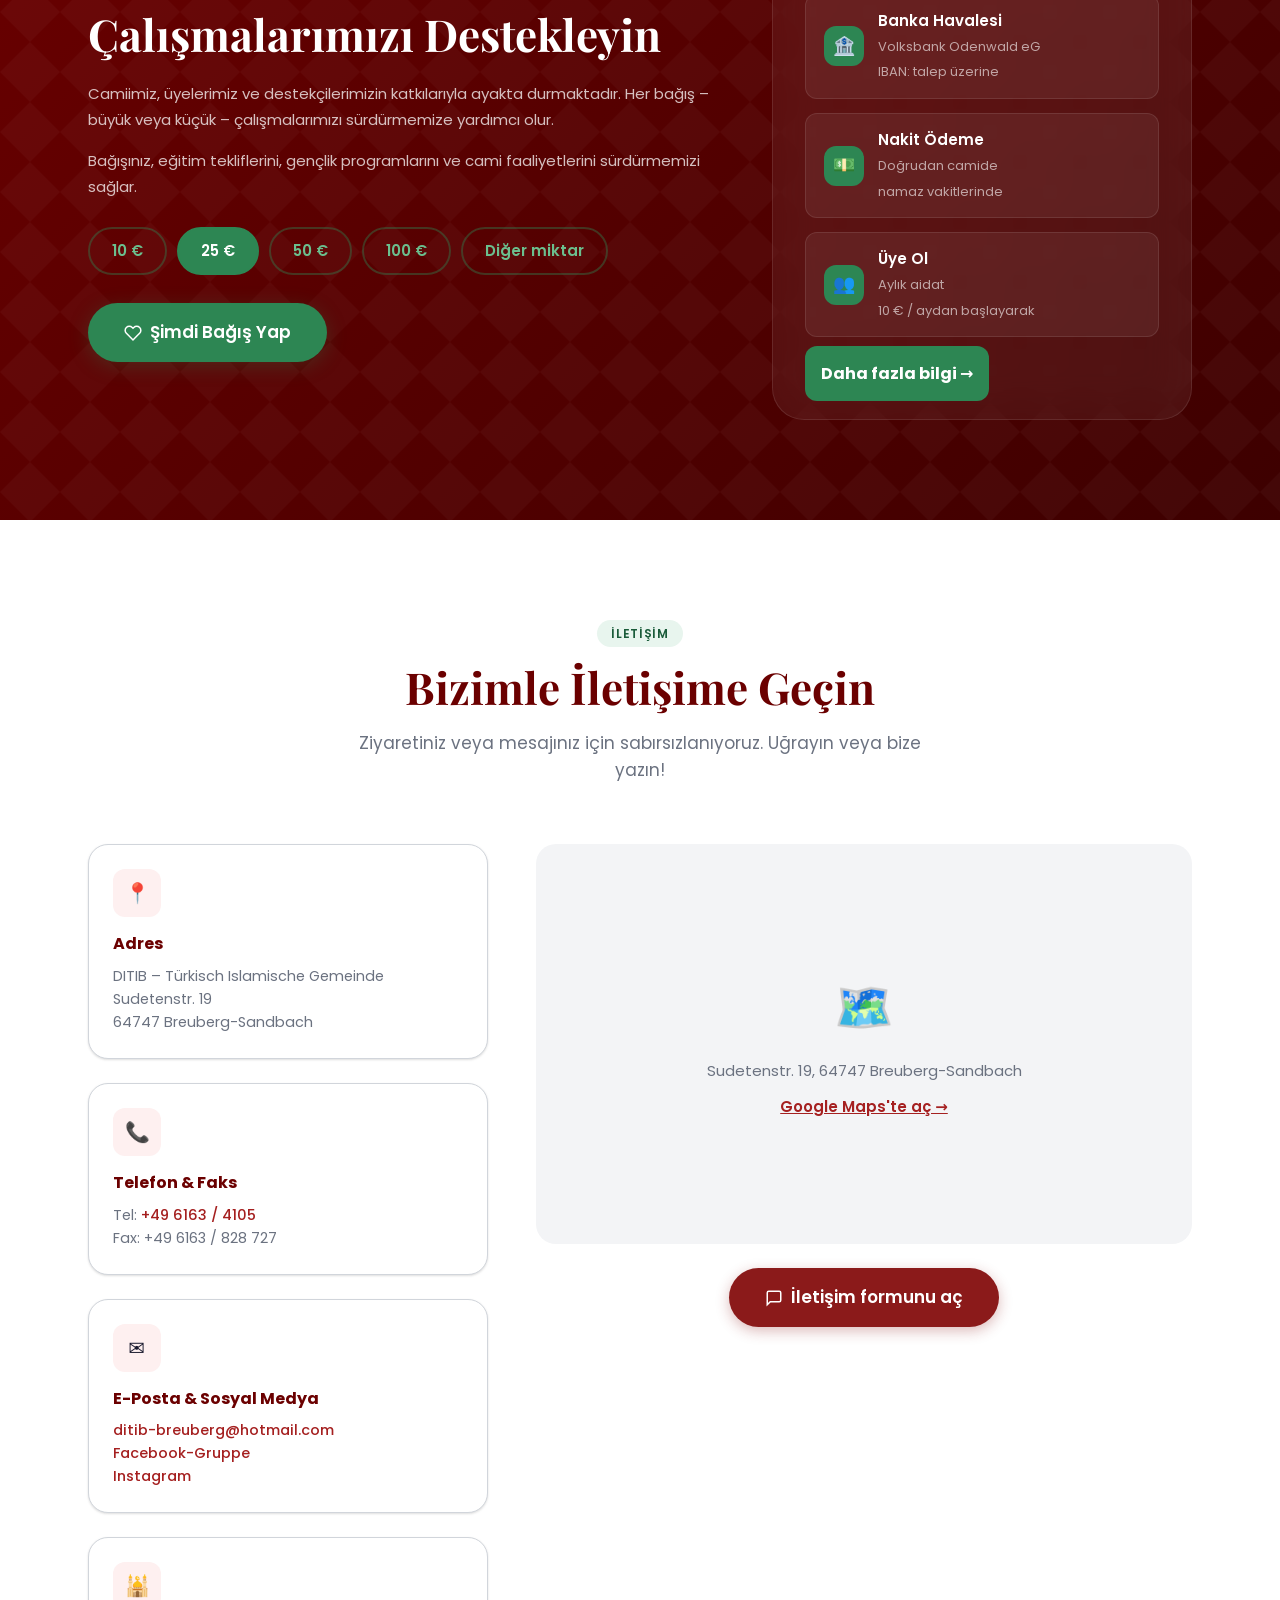
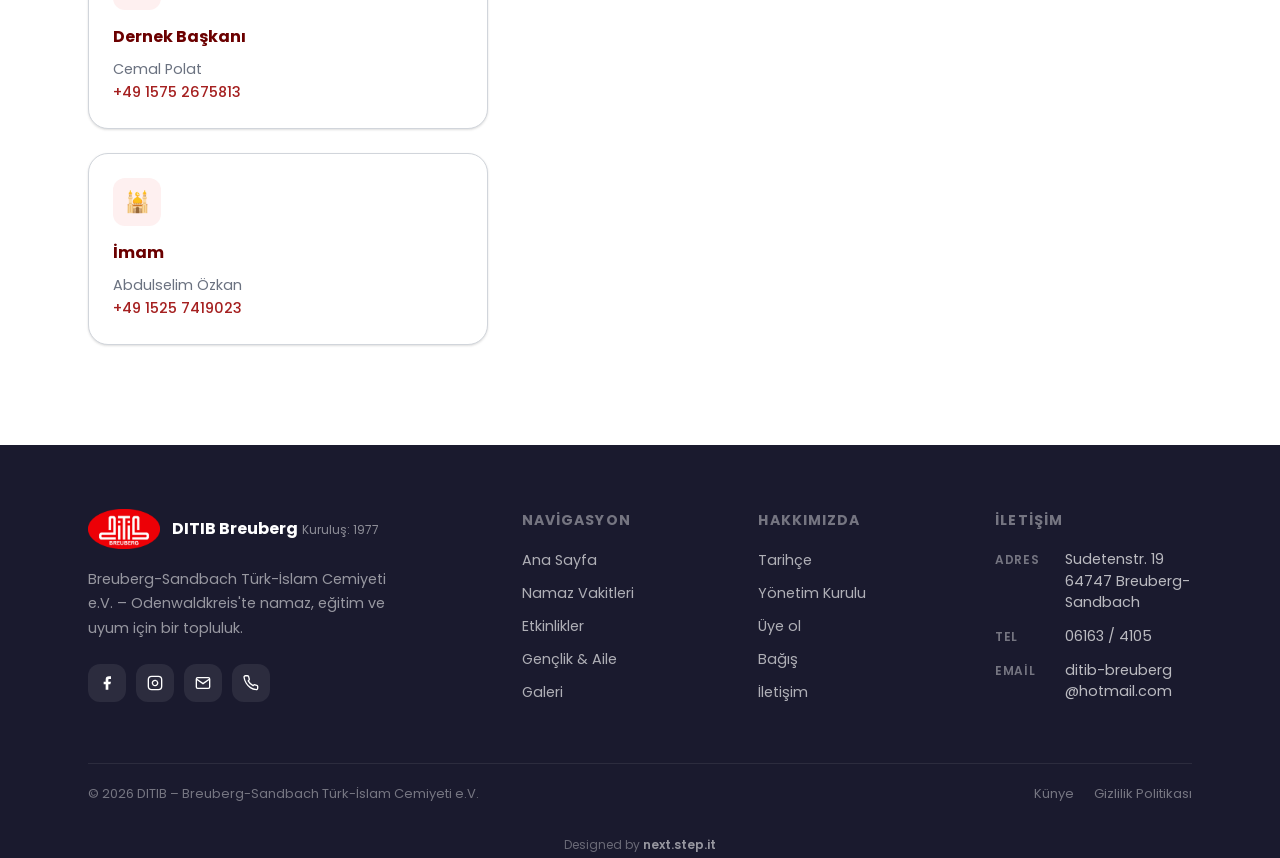
==== commit b25d6460: "update: senlik_2026.jpg als Bild für Saisonfeste-Karte auf Startseite Co-Authored-By: Claude Sonnet " ====
--- a/index.html
+++ b/index.html
@@ -453,8 +453,8 @@
 
           <article class="event-card" data-aos data-aos-delay="200">
             <div class="event-card__image">
-              <div class="event-card__image-placeholder" aria-hidden="true">🎪</div>
-              <span class="event-card__category" data-i18n="index.ev5.cat">Kermes</span>
+              <img src="images/senlik_2026.jpg" alt="Saisonfeste" loading="lazy">
+              <span class="event-card__category" data-i18n="index.ev5.cat">Saisonfeste</span>
             </div>
             <div class="event-card__body">
               <div class="event-card__date">
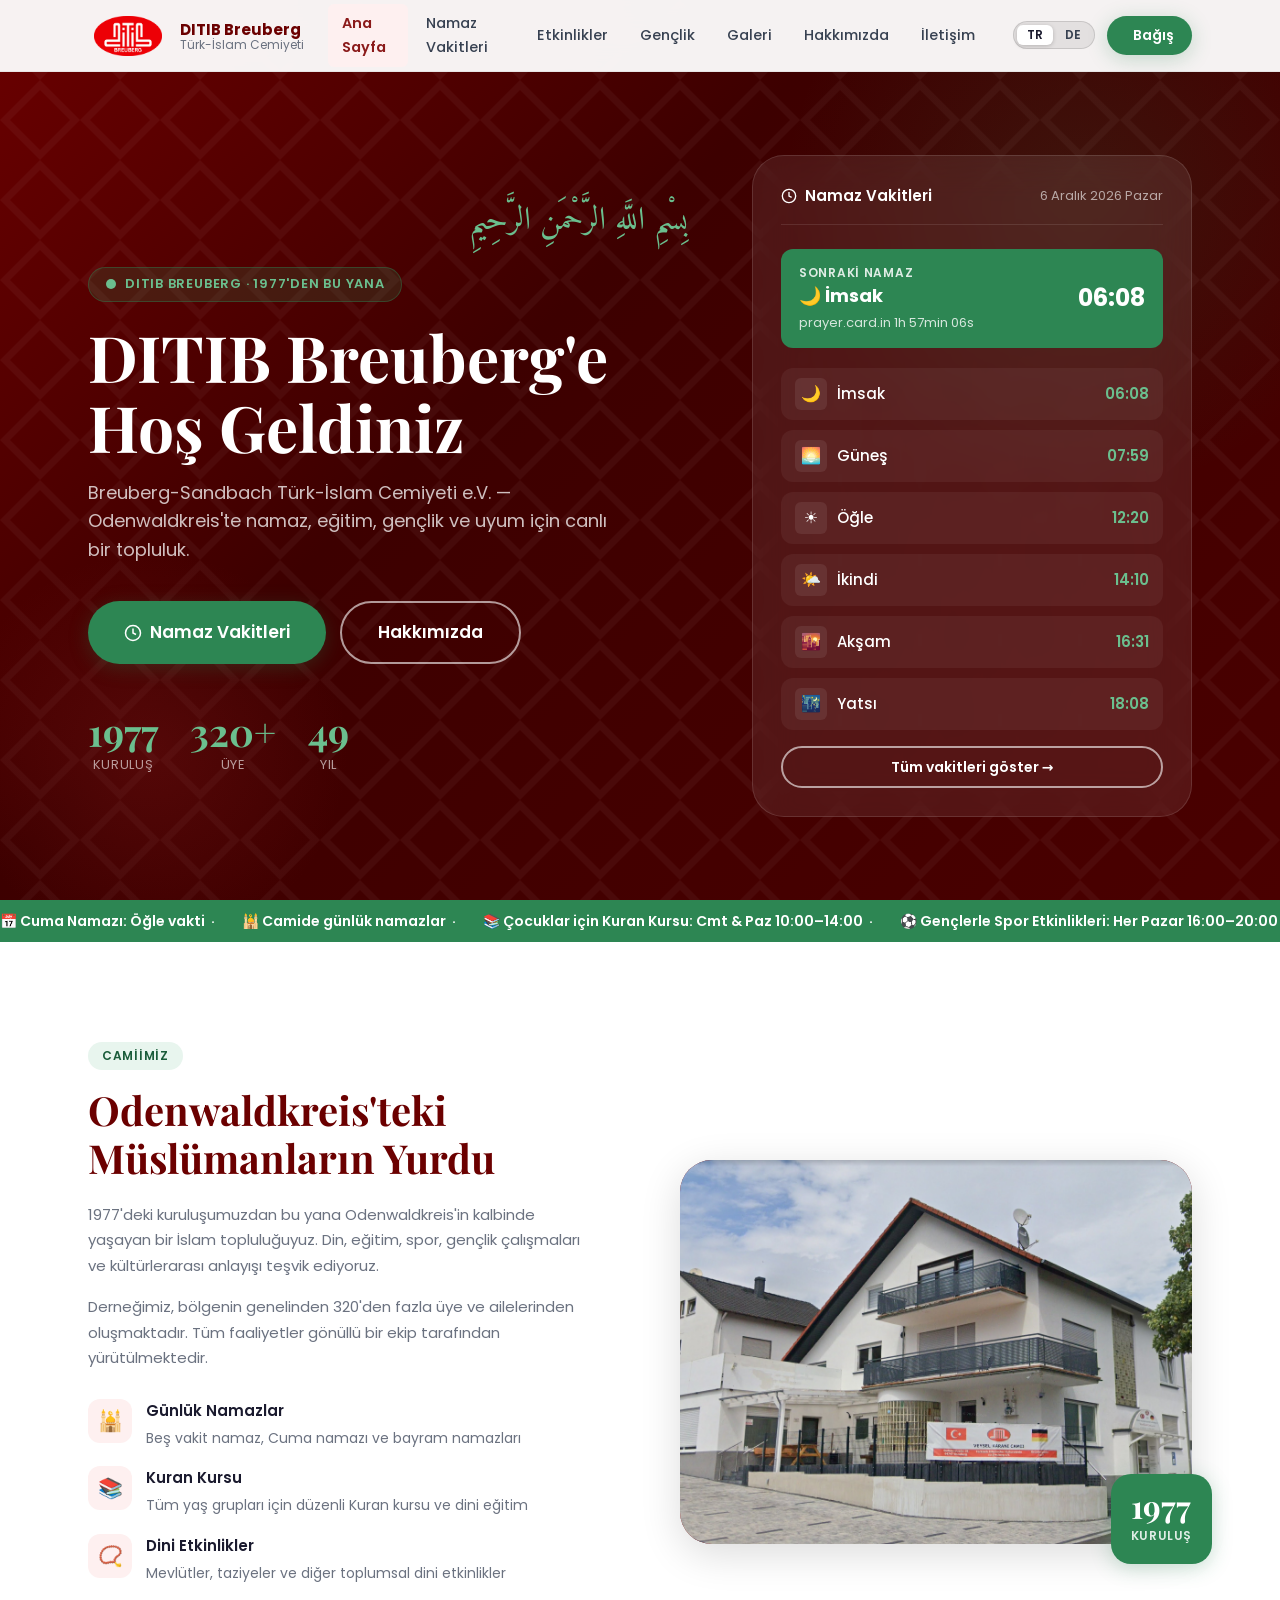
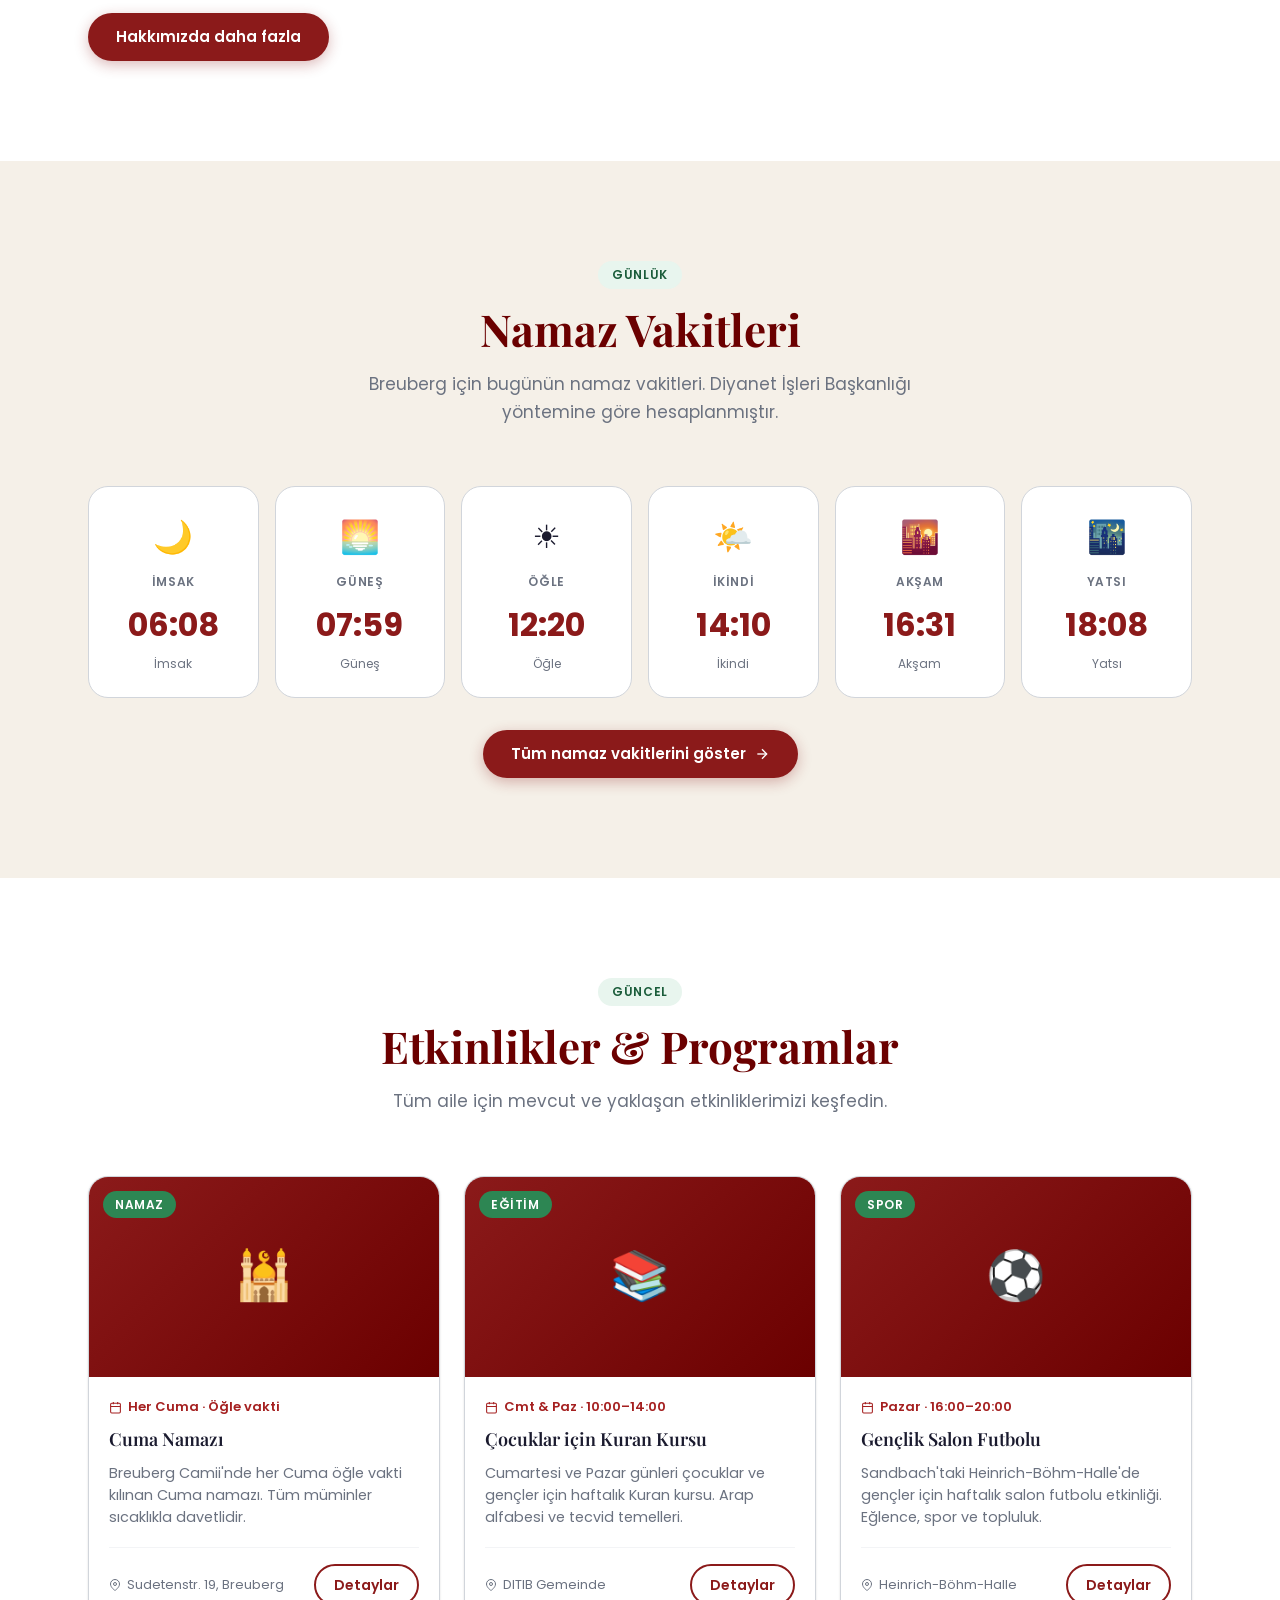
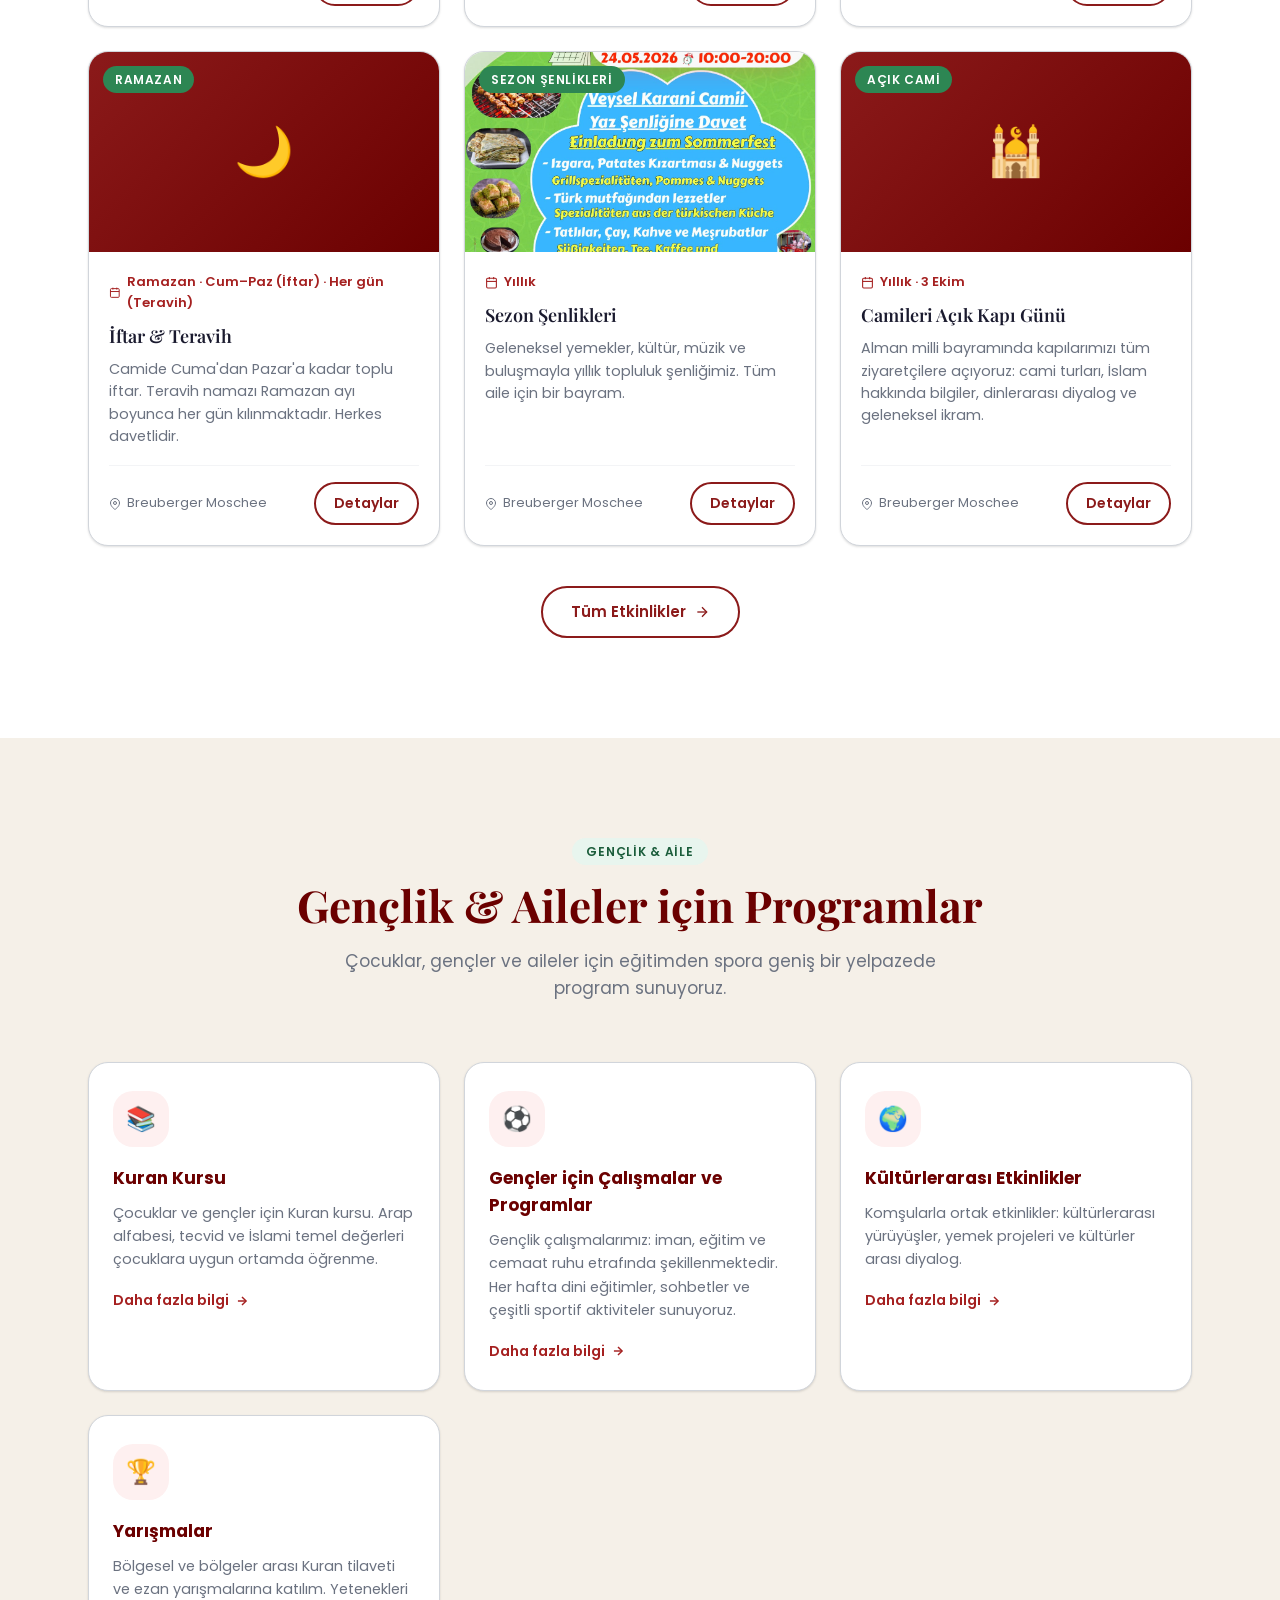
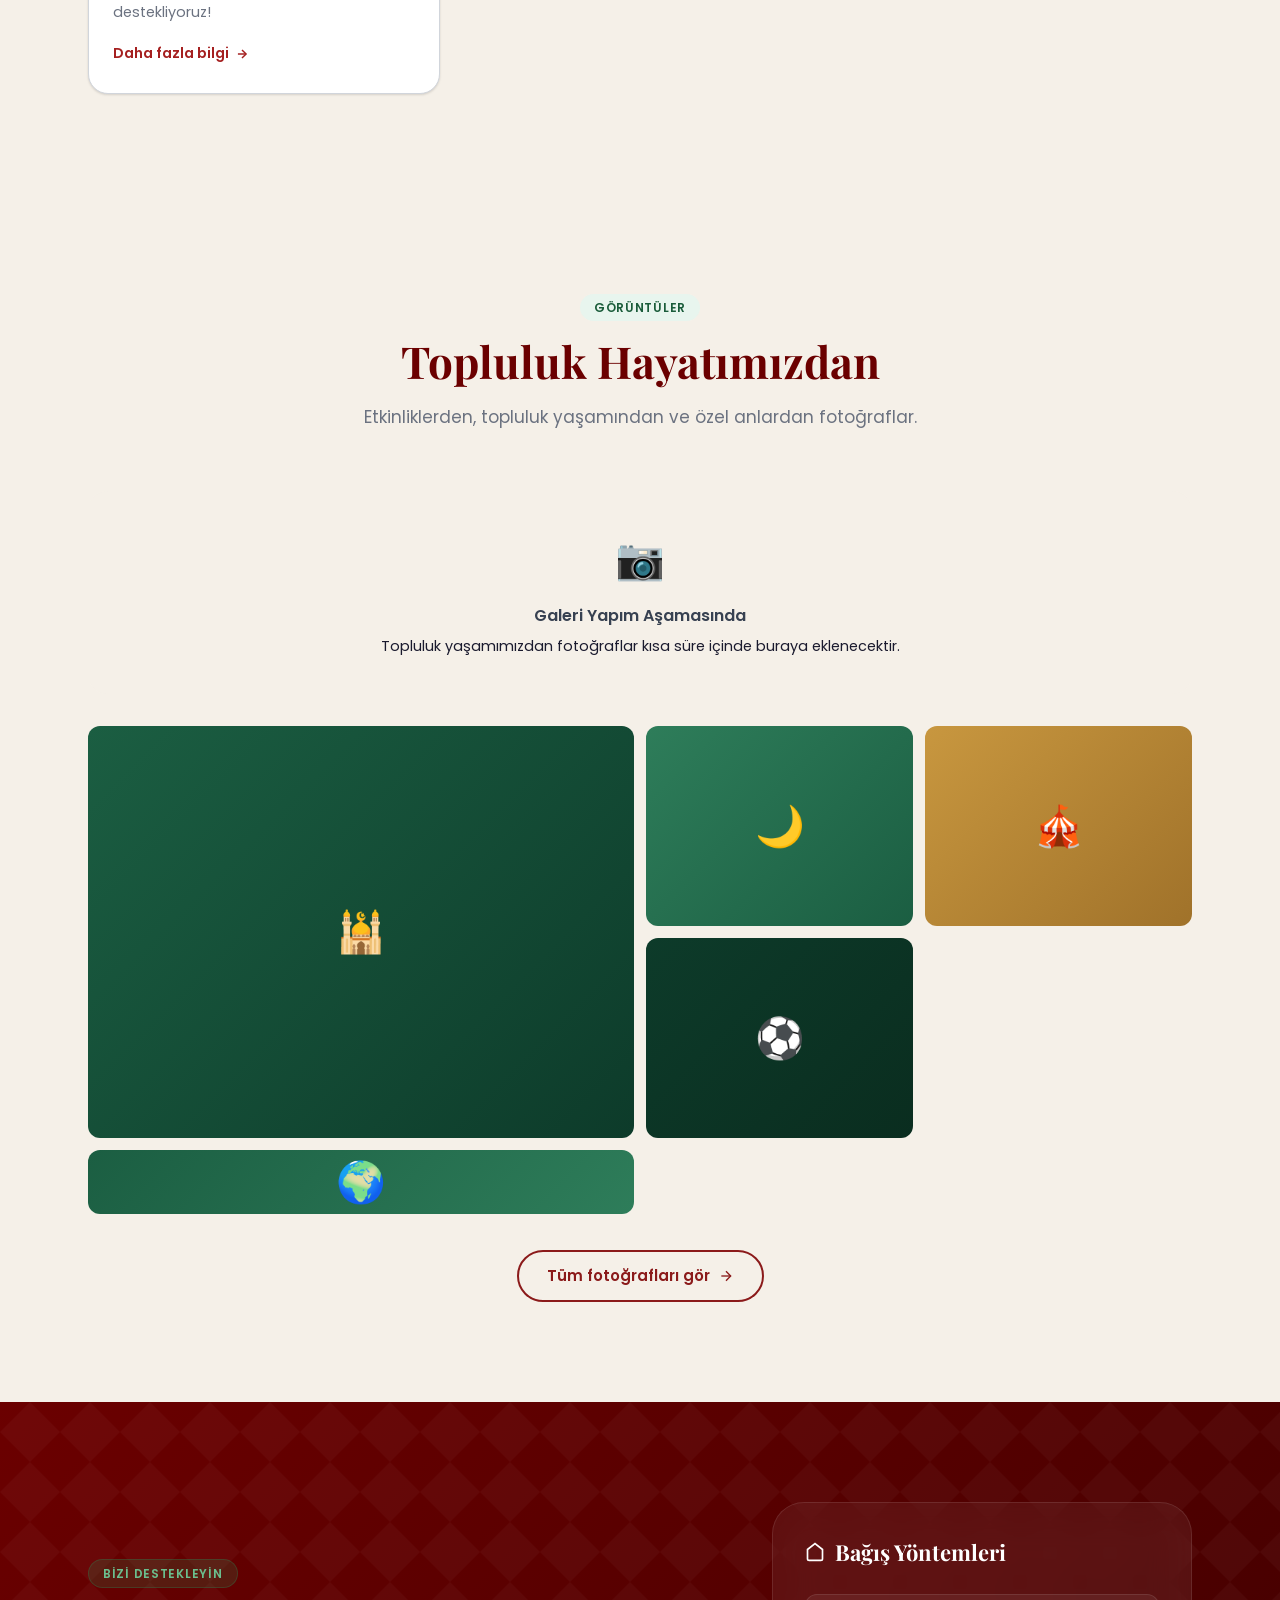
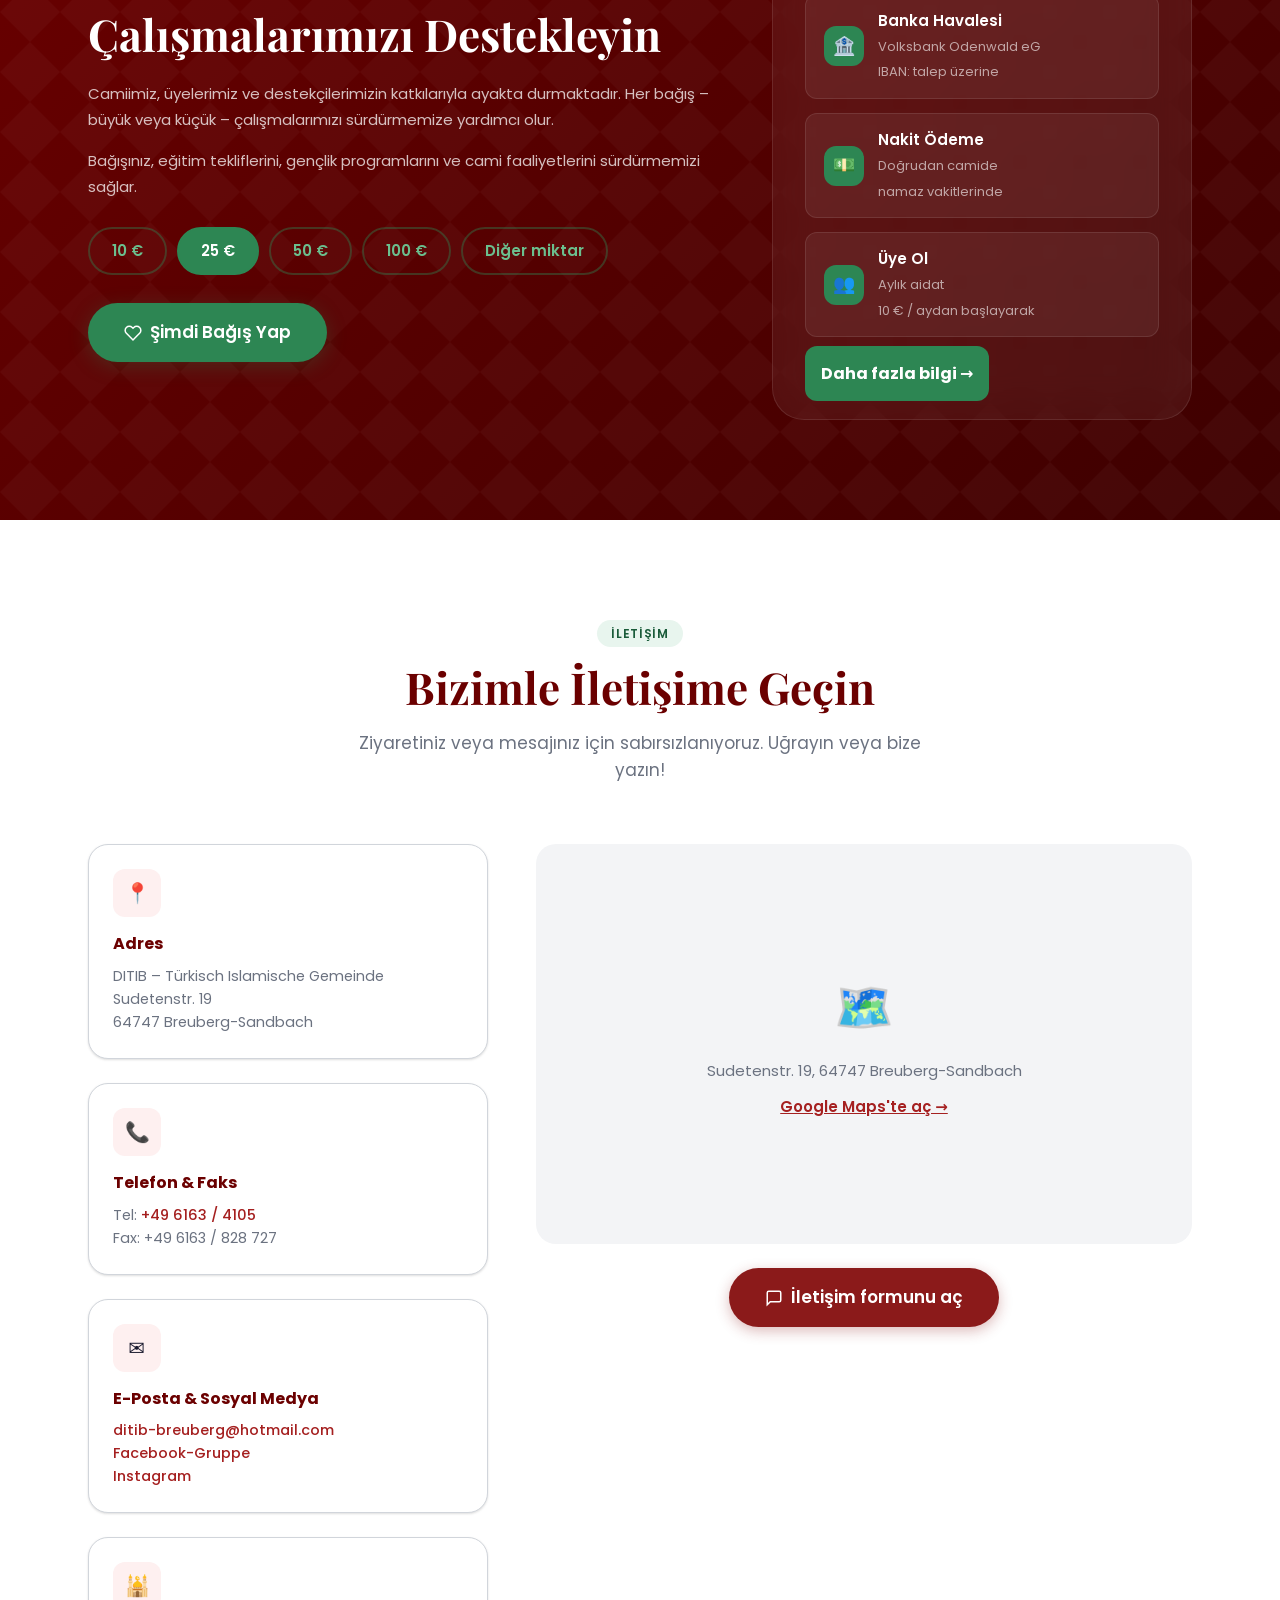
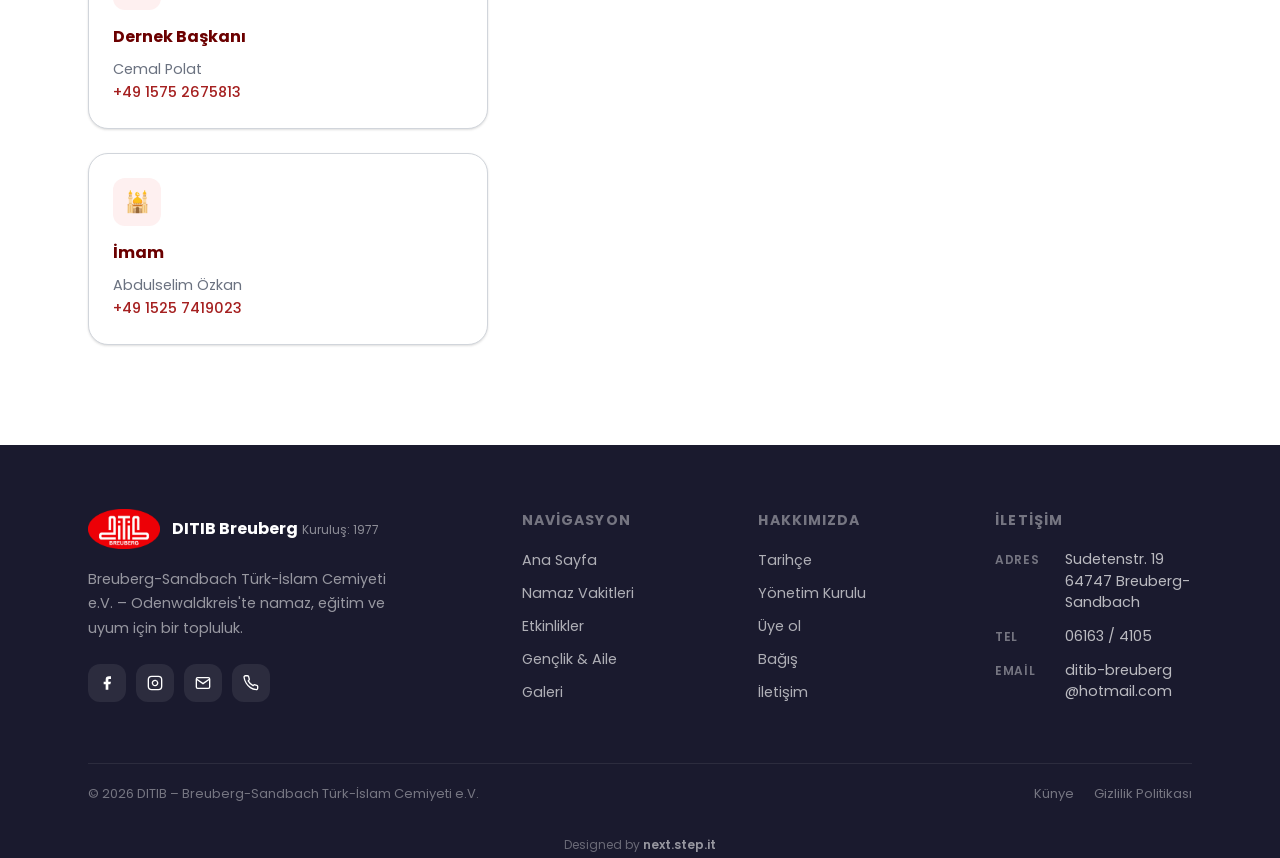
==== commit c017bb9d: "feat: GoatCounter Analytics + Besucherzähler auf Spendenseite - GoatCounter Tracking-Script auf alle" ====
--- a/index.html
+++ b/index.html
@@ -930,6 +930,8 @@
   <script src="js/prayer-times.js"></script>
   <script src="js/i18n.js"></script>
   <script src="js/main.js"></script>
+  <script data-goatcounter="https://ditib-breuberg.goatcounter.com/count"
+          async src="//gc.zgo.at/count.js"></script>
 </body>
 
 </html>
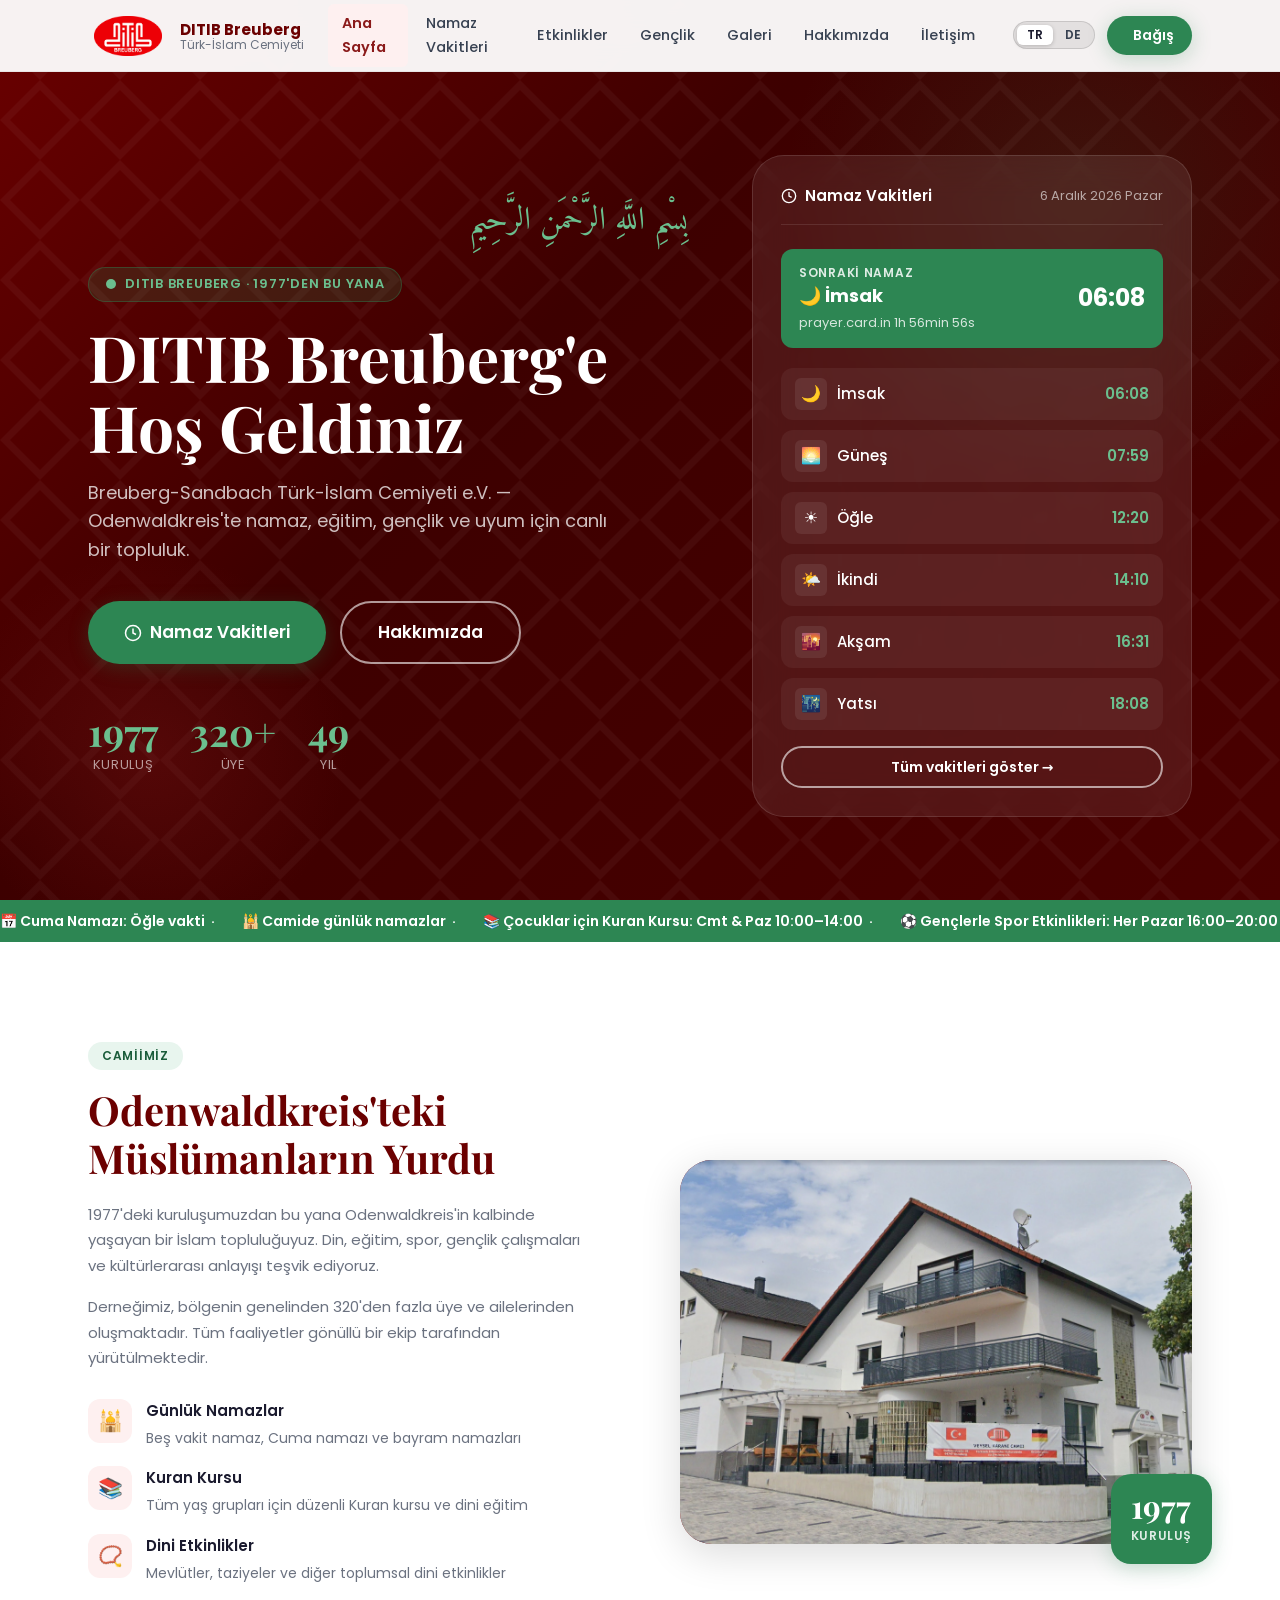
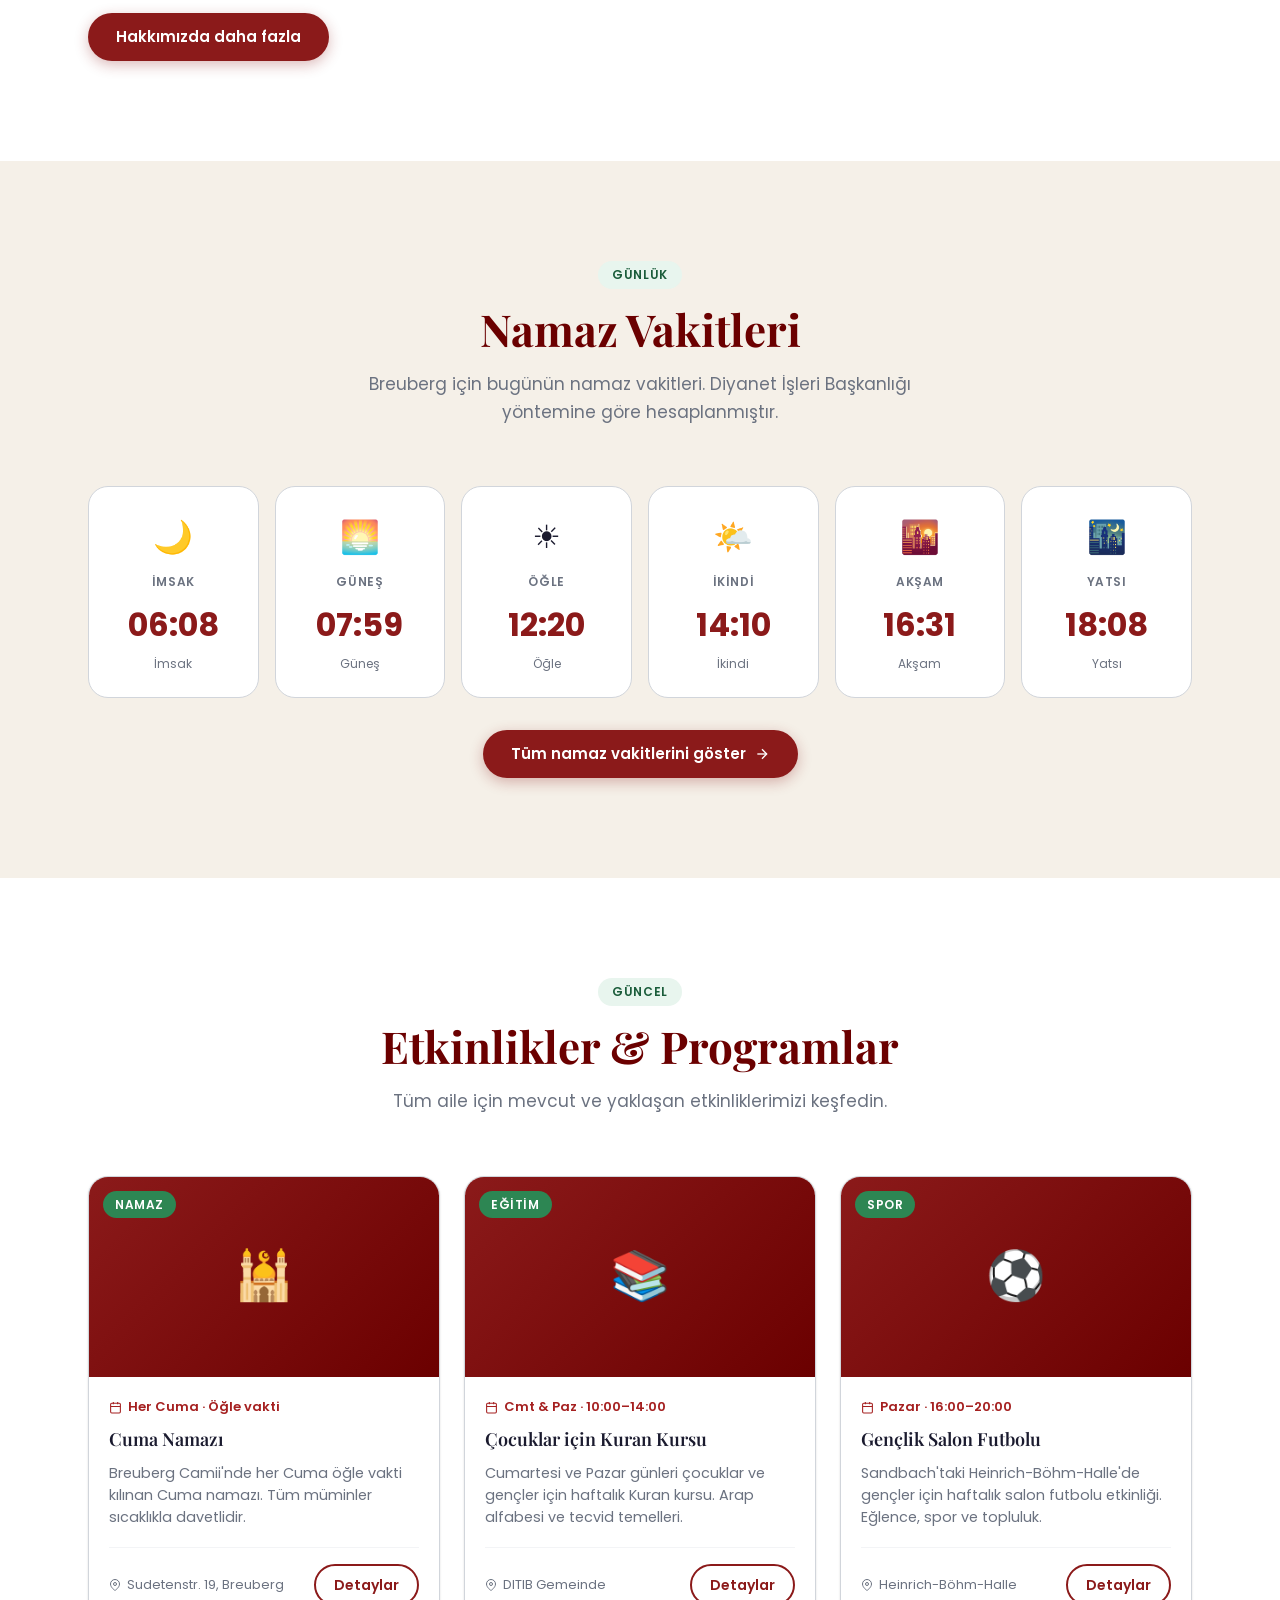
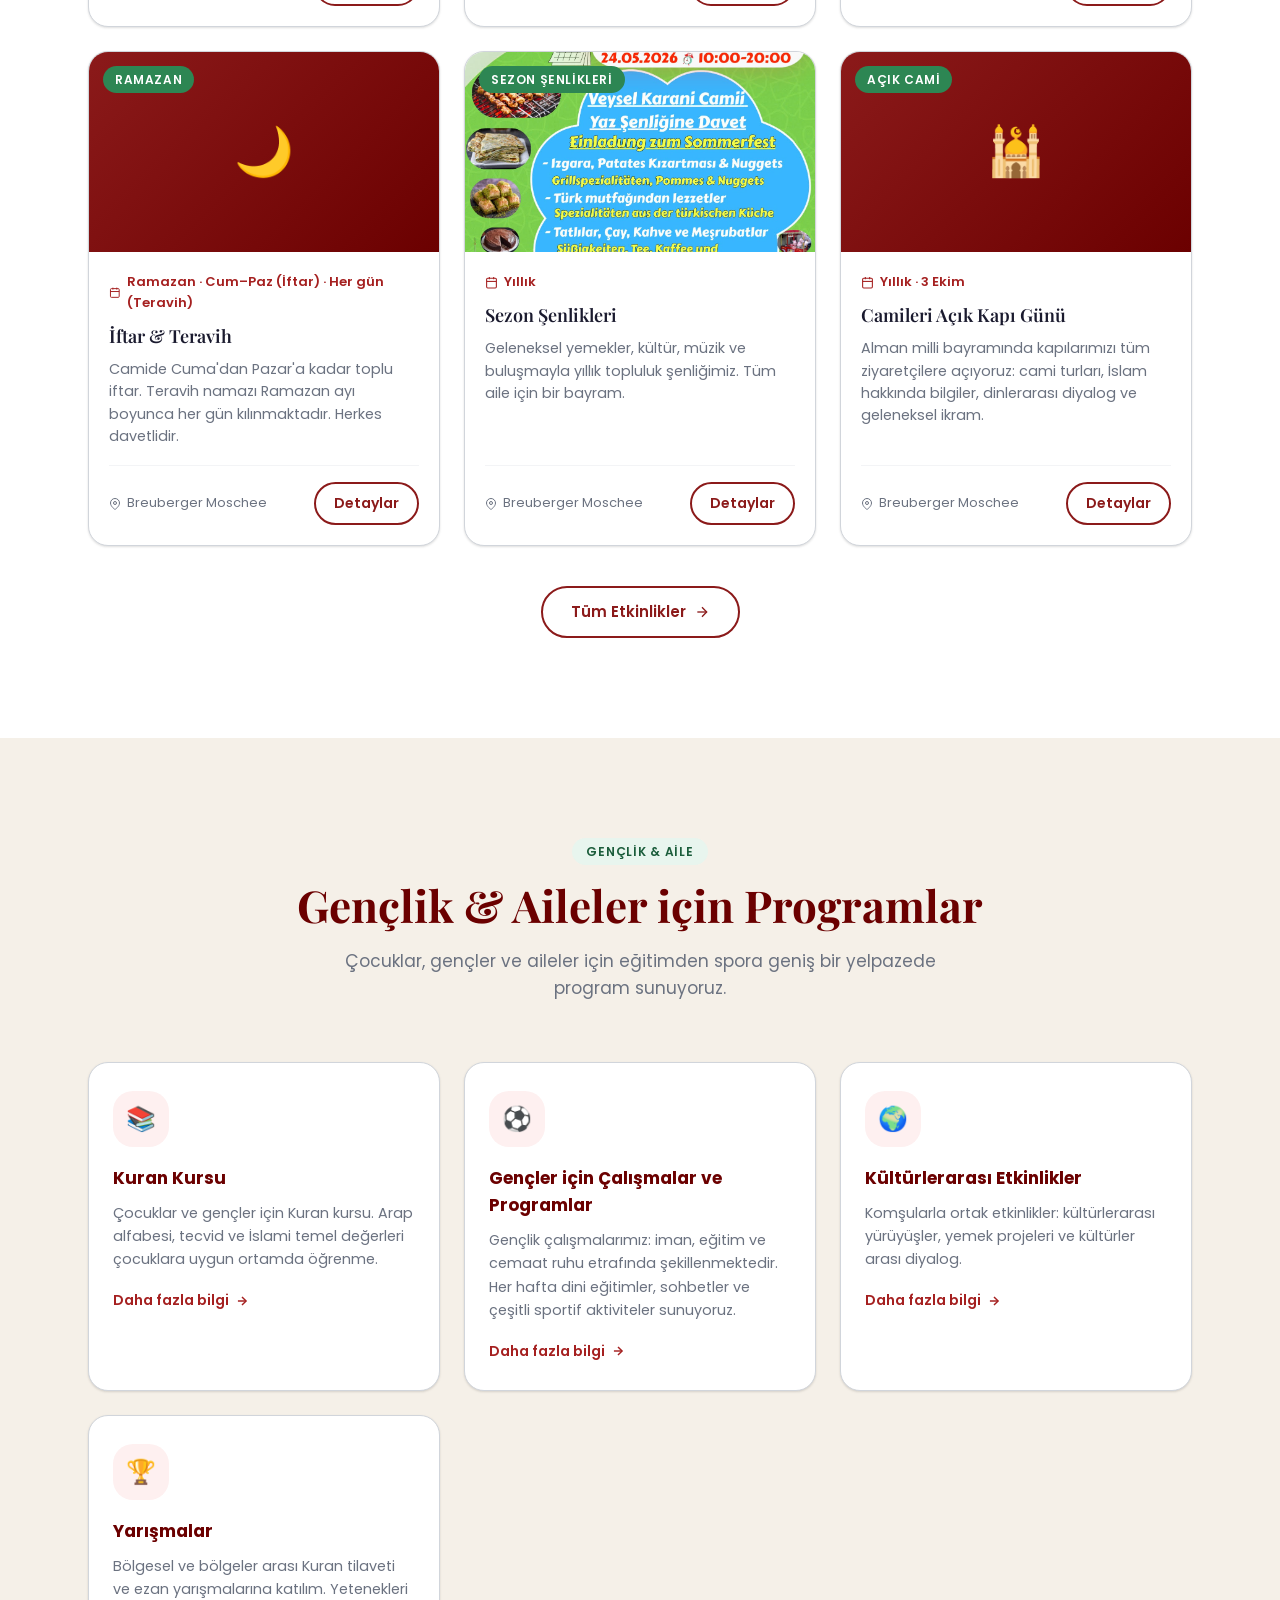
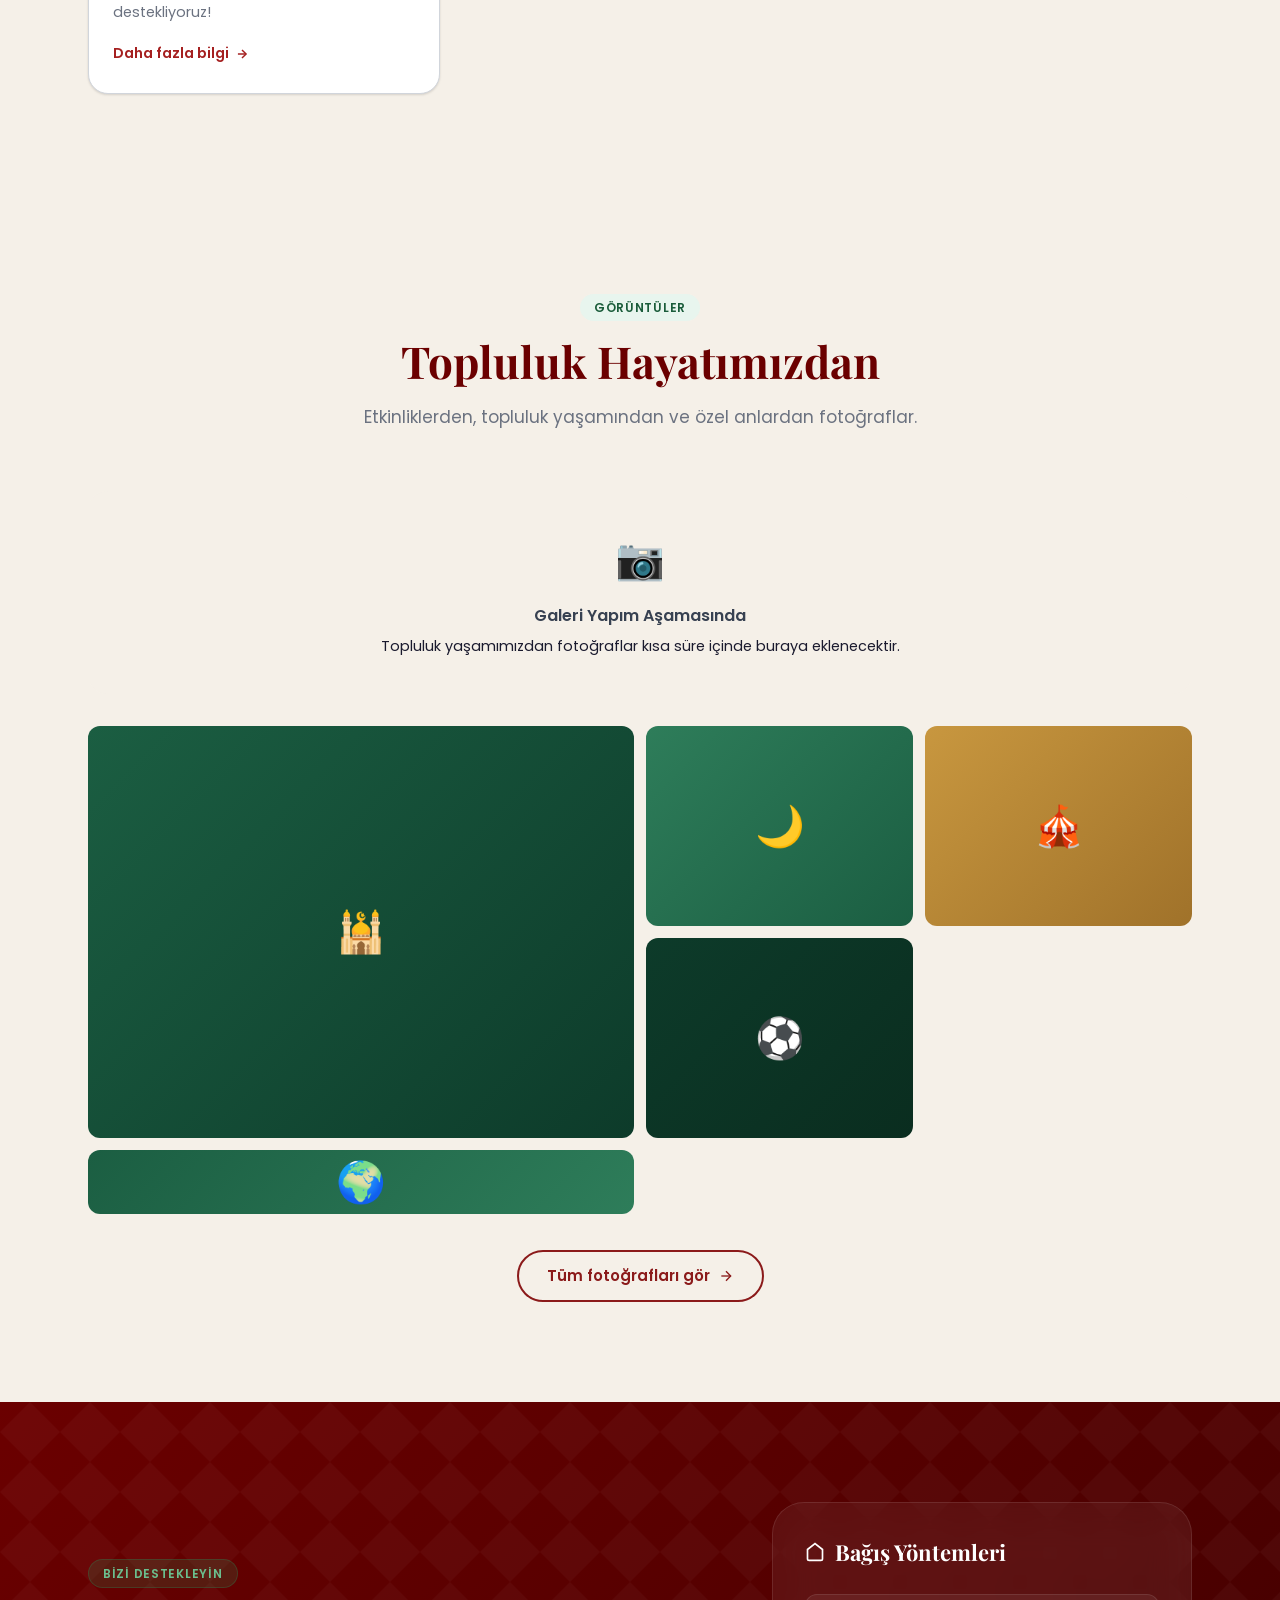
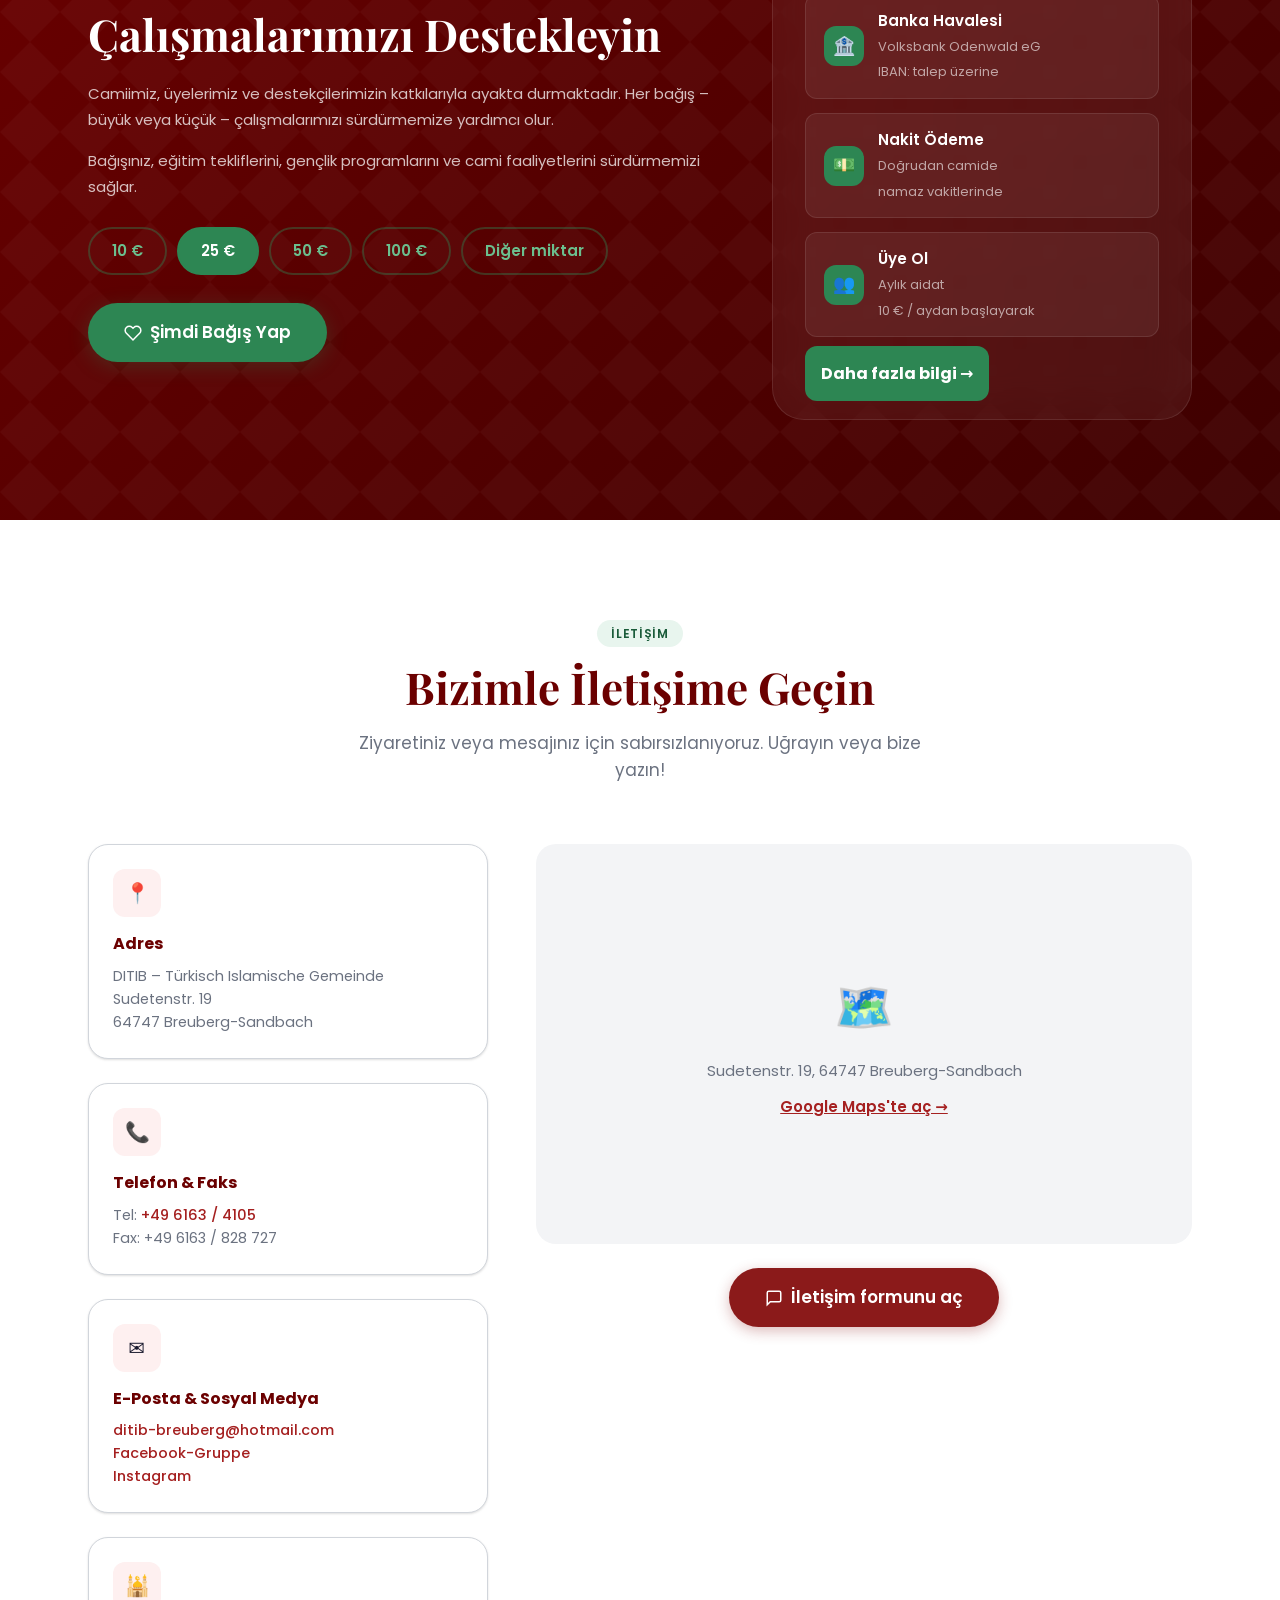
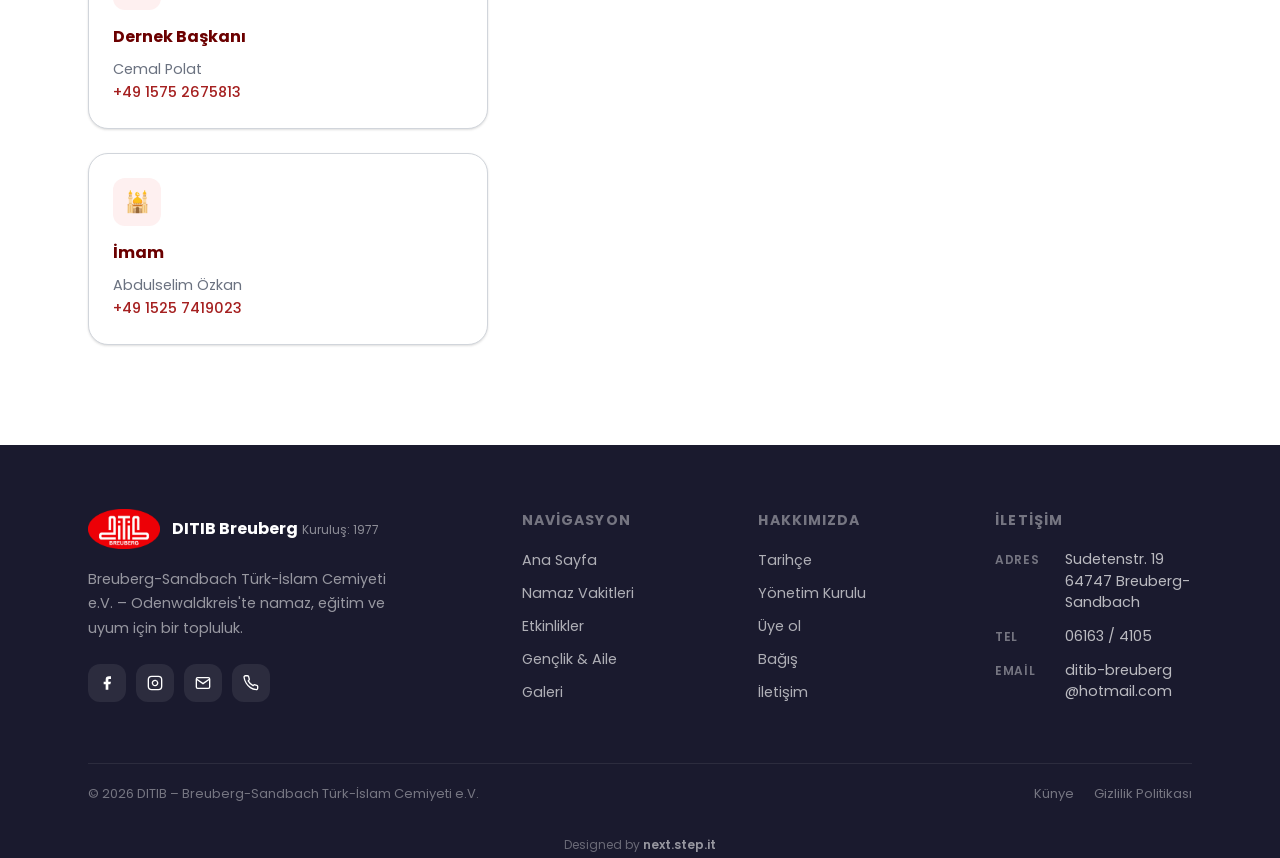
==== commit aa6a96f6: "fix: Cache-Busting (?v=) an CSS/JS – verhindert veraltete i18n.js bei wiederkehrenden Besuchern Behe" ====
--- a/index.html
+++ b/index.html
@@ -20,7 +20,7 @@
     href="https://fonts.googleapis.com/css2?family=Playfair+Display:wght@600;700&family=Poppins:wght@400;500;600;700&family=Amiri:ital,wght@0,400;0,700;1,400&display=swap"
     rel="stylesheet">
 
-  <link rel="stylesheet" href="css/style.css">
+  <link rel="stylesheet" href="css/style.css?v=20261026">
 </head>
 
 <body>
@@ -927,9 +927,9 @@
     </div>
   </footer>
 
-  <script src="js/prayer-times.js"></script>
-  <script src="js/i18n.js"></script>
-  <script src="js/main.js"></script>
+  <script src="js/prayer-times.js?v=20261026"></script>
+  <script src="js/i18n.js?v=20261026"></script>
+  <script src="js/main.js?v=20261026"></script>
   <script data-goatcounter="https://ditib-breuberg.goatcounter.com/count"
           async src="//gc.zgo.at/count.js"></script>
 </body>
--- a/css/style.css
+++ b/css/style.css
@@ -63,6 +63,8 @@
   scroll-behavior: smooth;
   font-size: 16px;
   -webkit-text-size-adjust: 100%;
+  overflow-x: hidden;
+  overflow-x: clip;
 }
 
 body {
@@ -71,6 +73,8 @@
   background: var(--white);
   line-height: 1.6;
   overflow-x: hidden;
+  overflow-x: clip;
+  position: relative;
 }
 
 img, svg, video { display: block; max-width: 100%; }
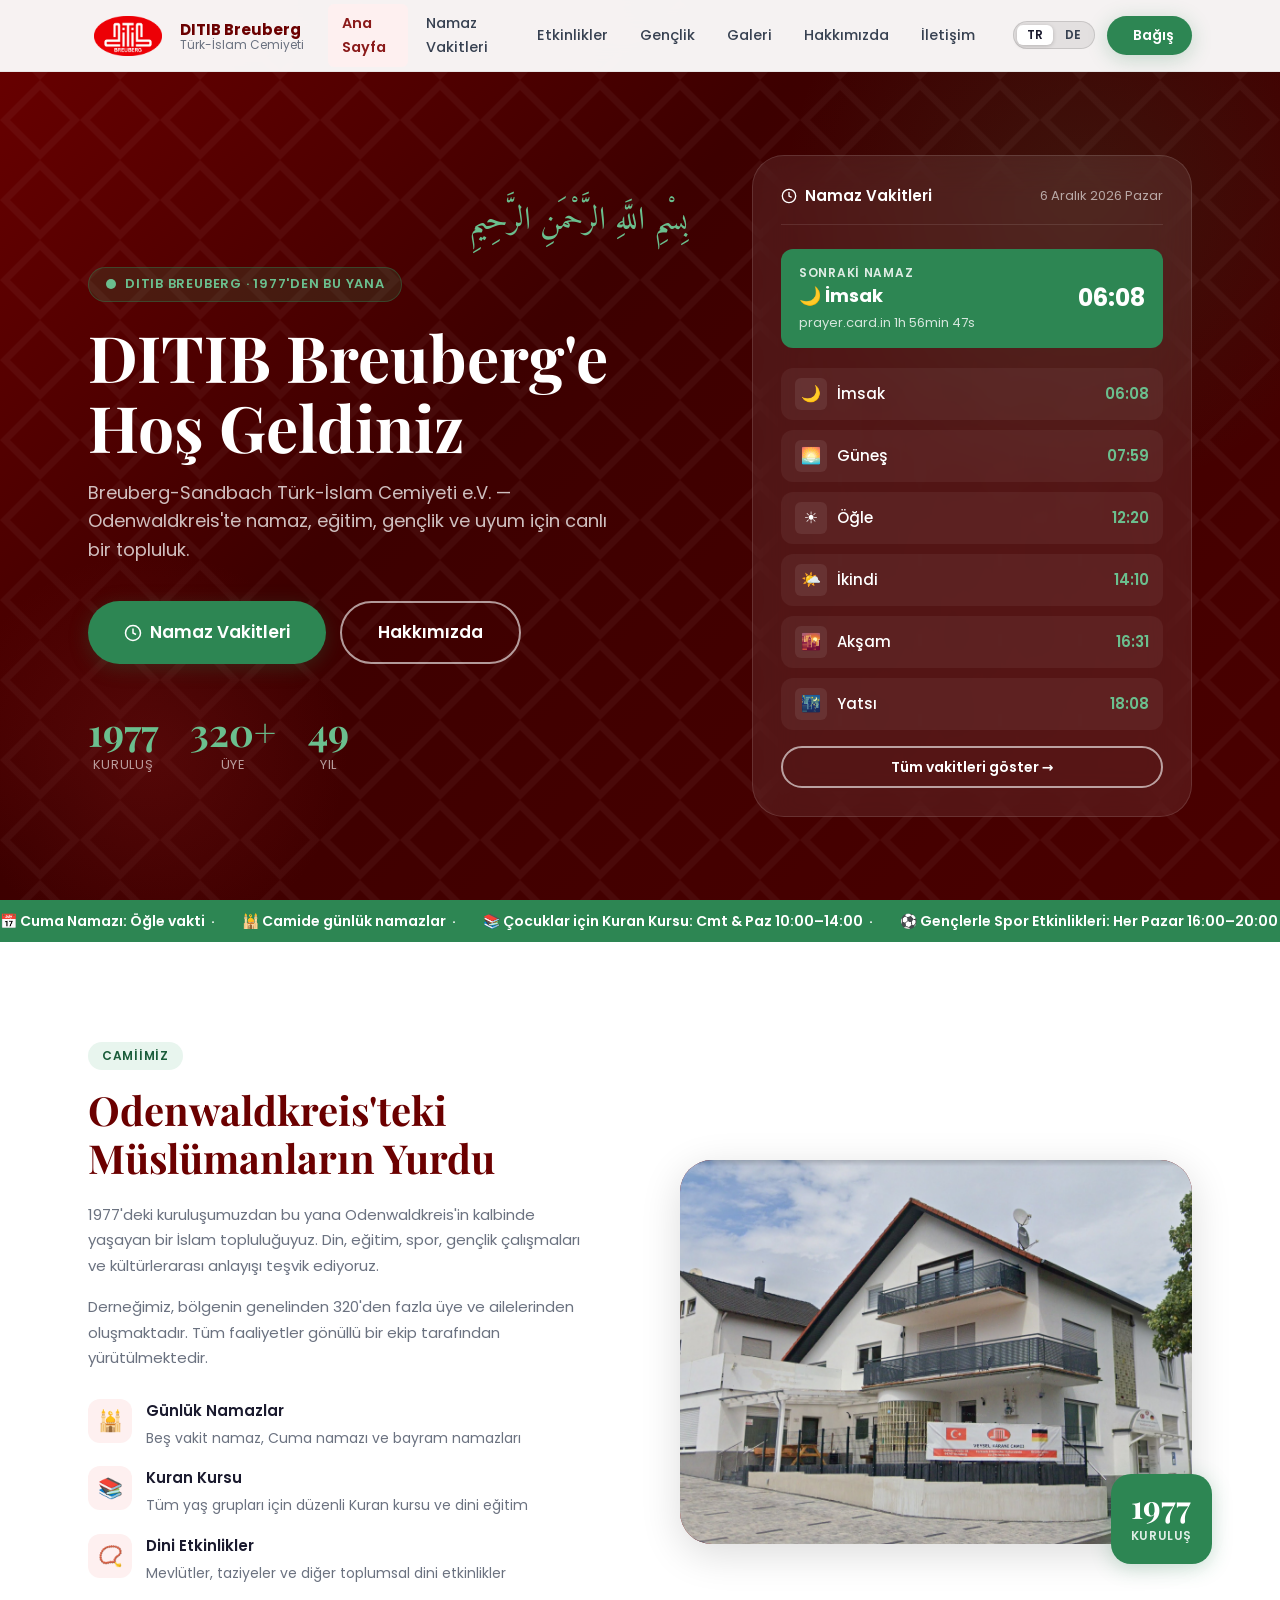
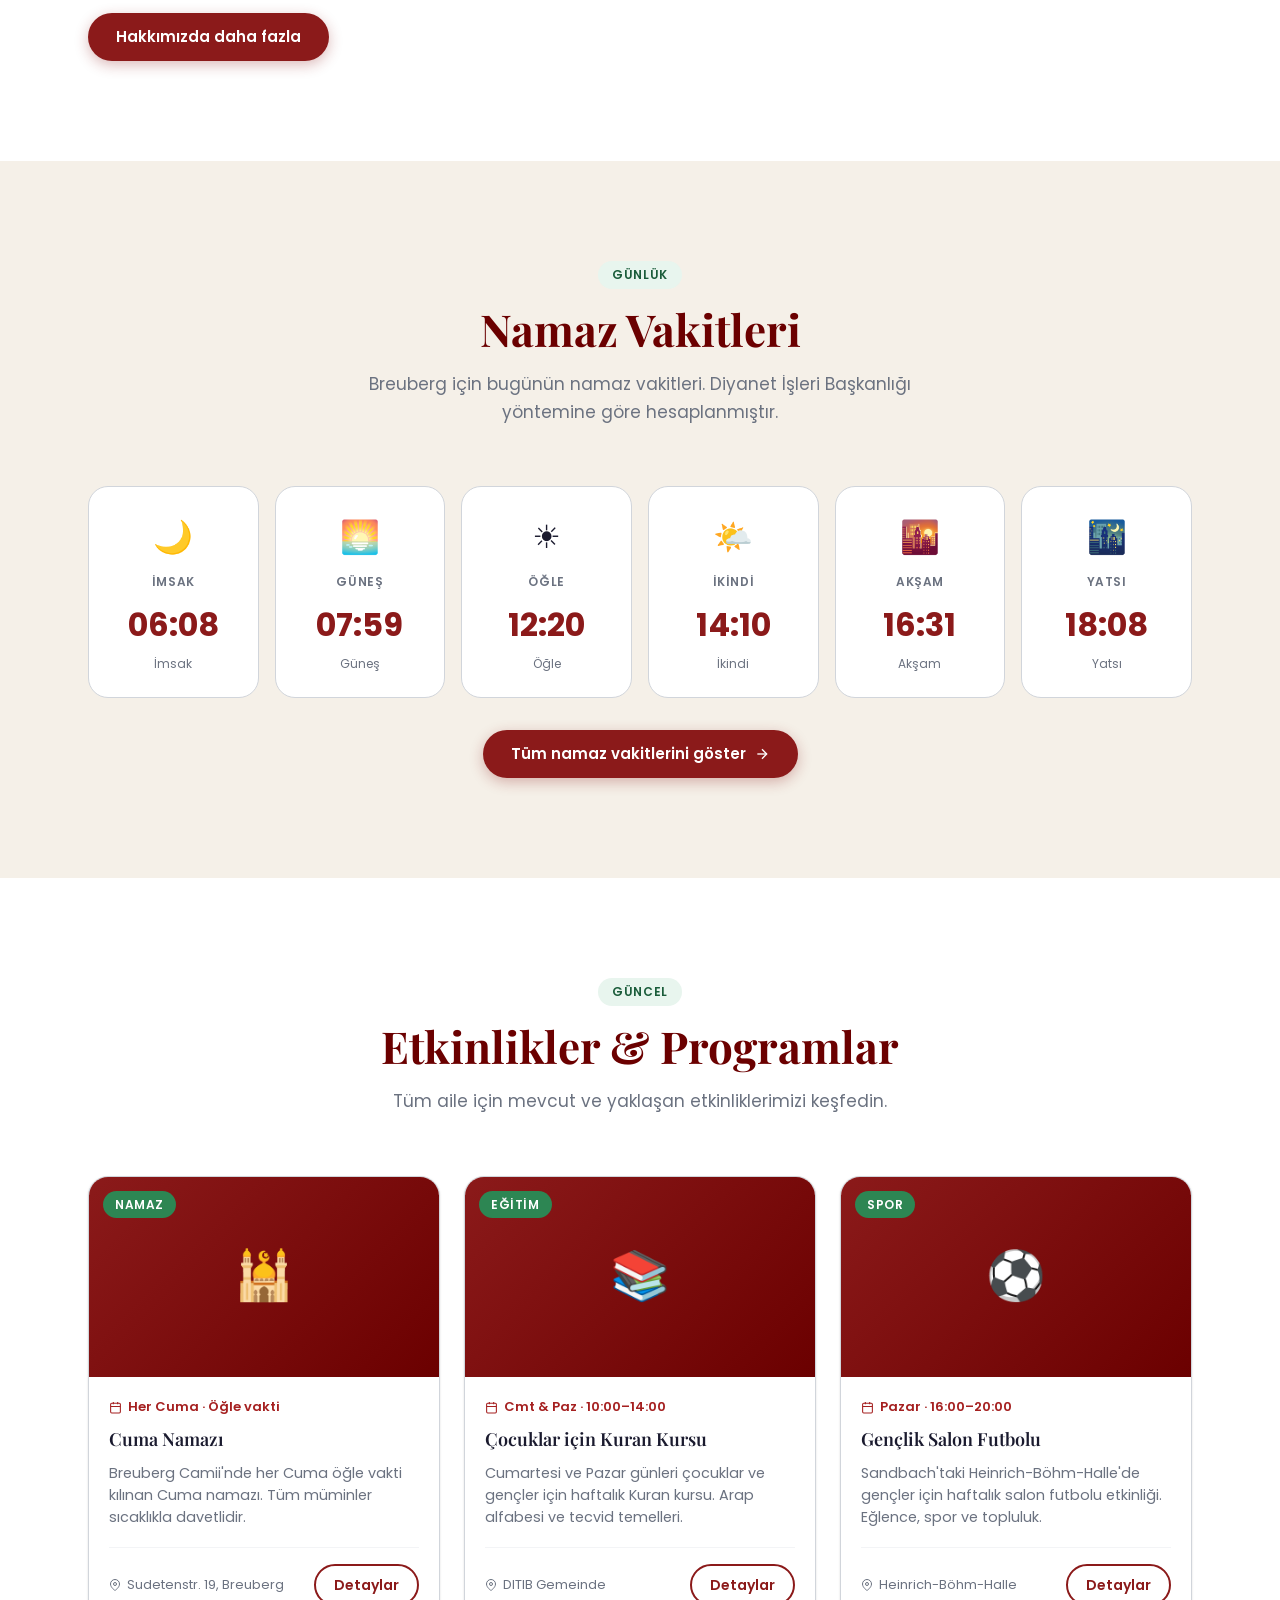
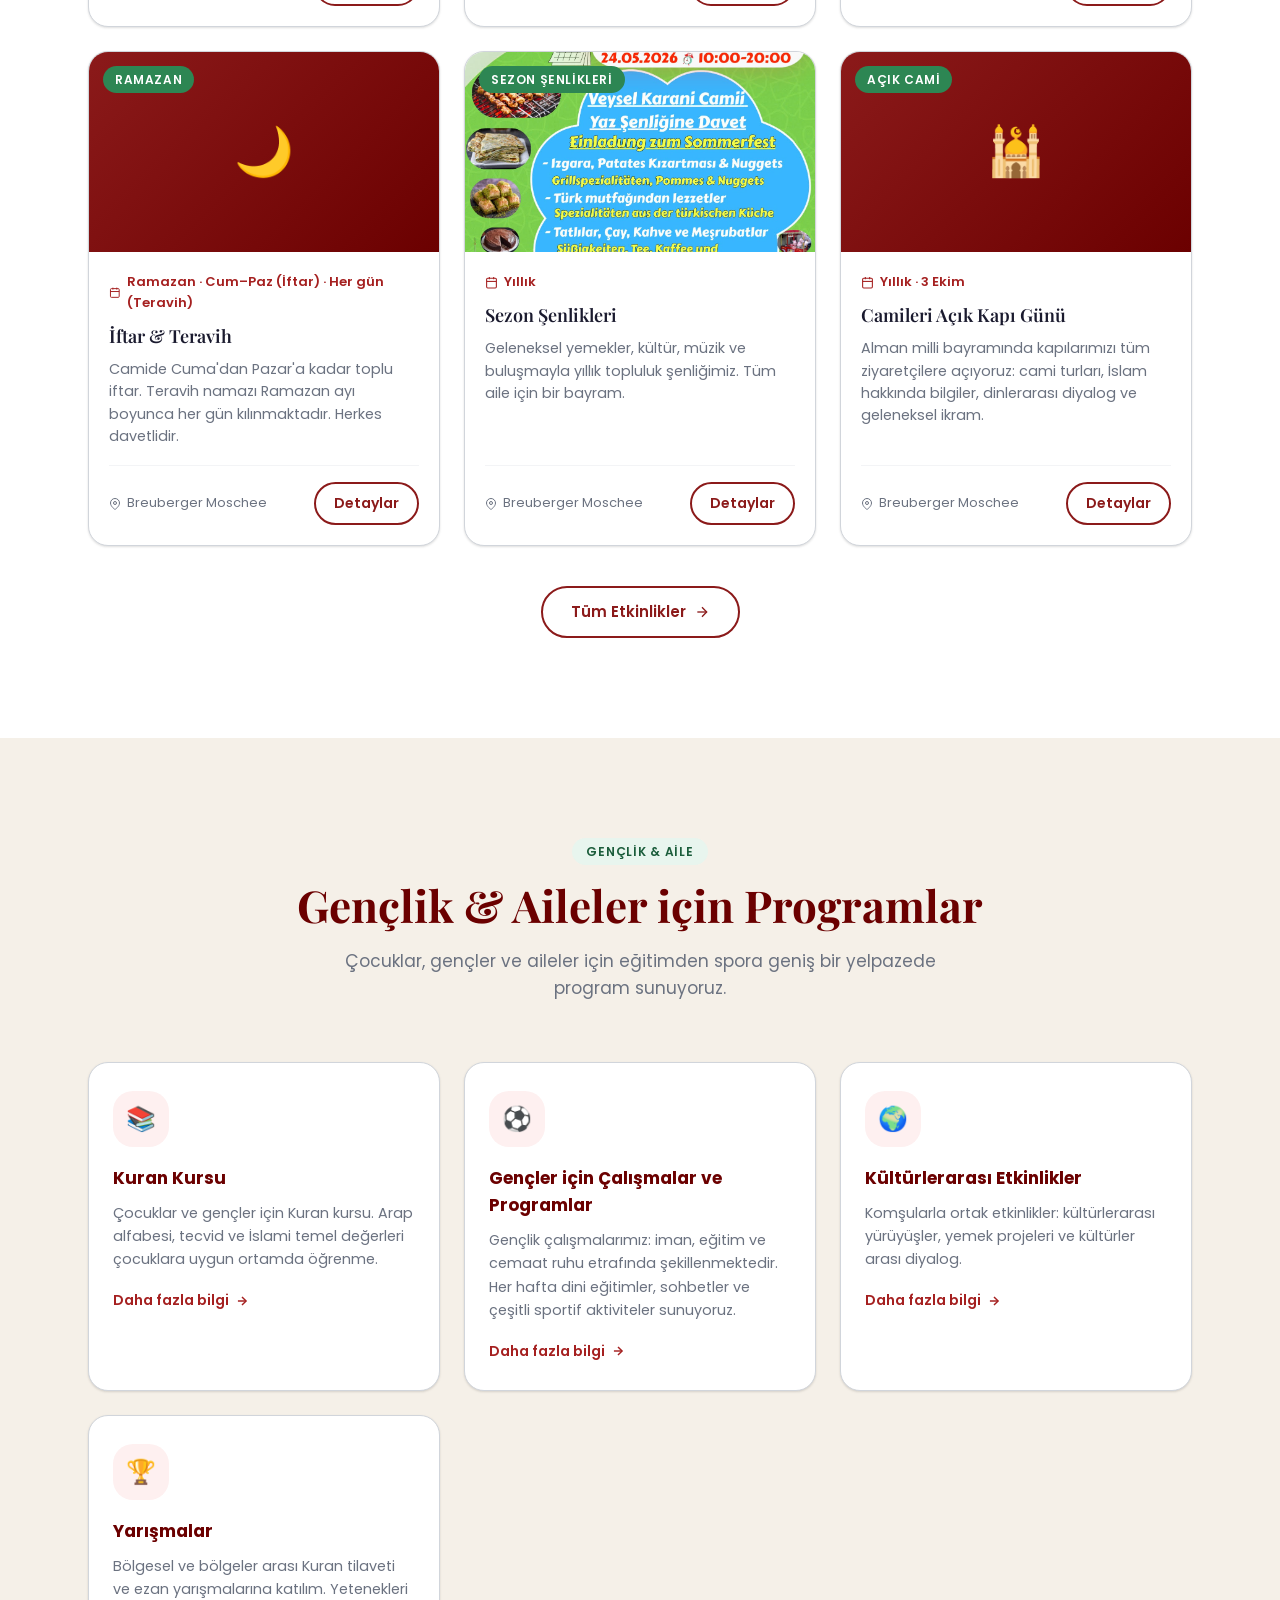
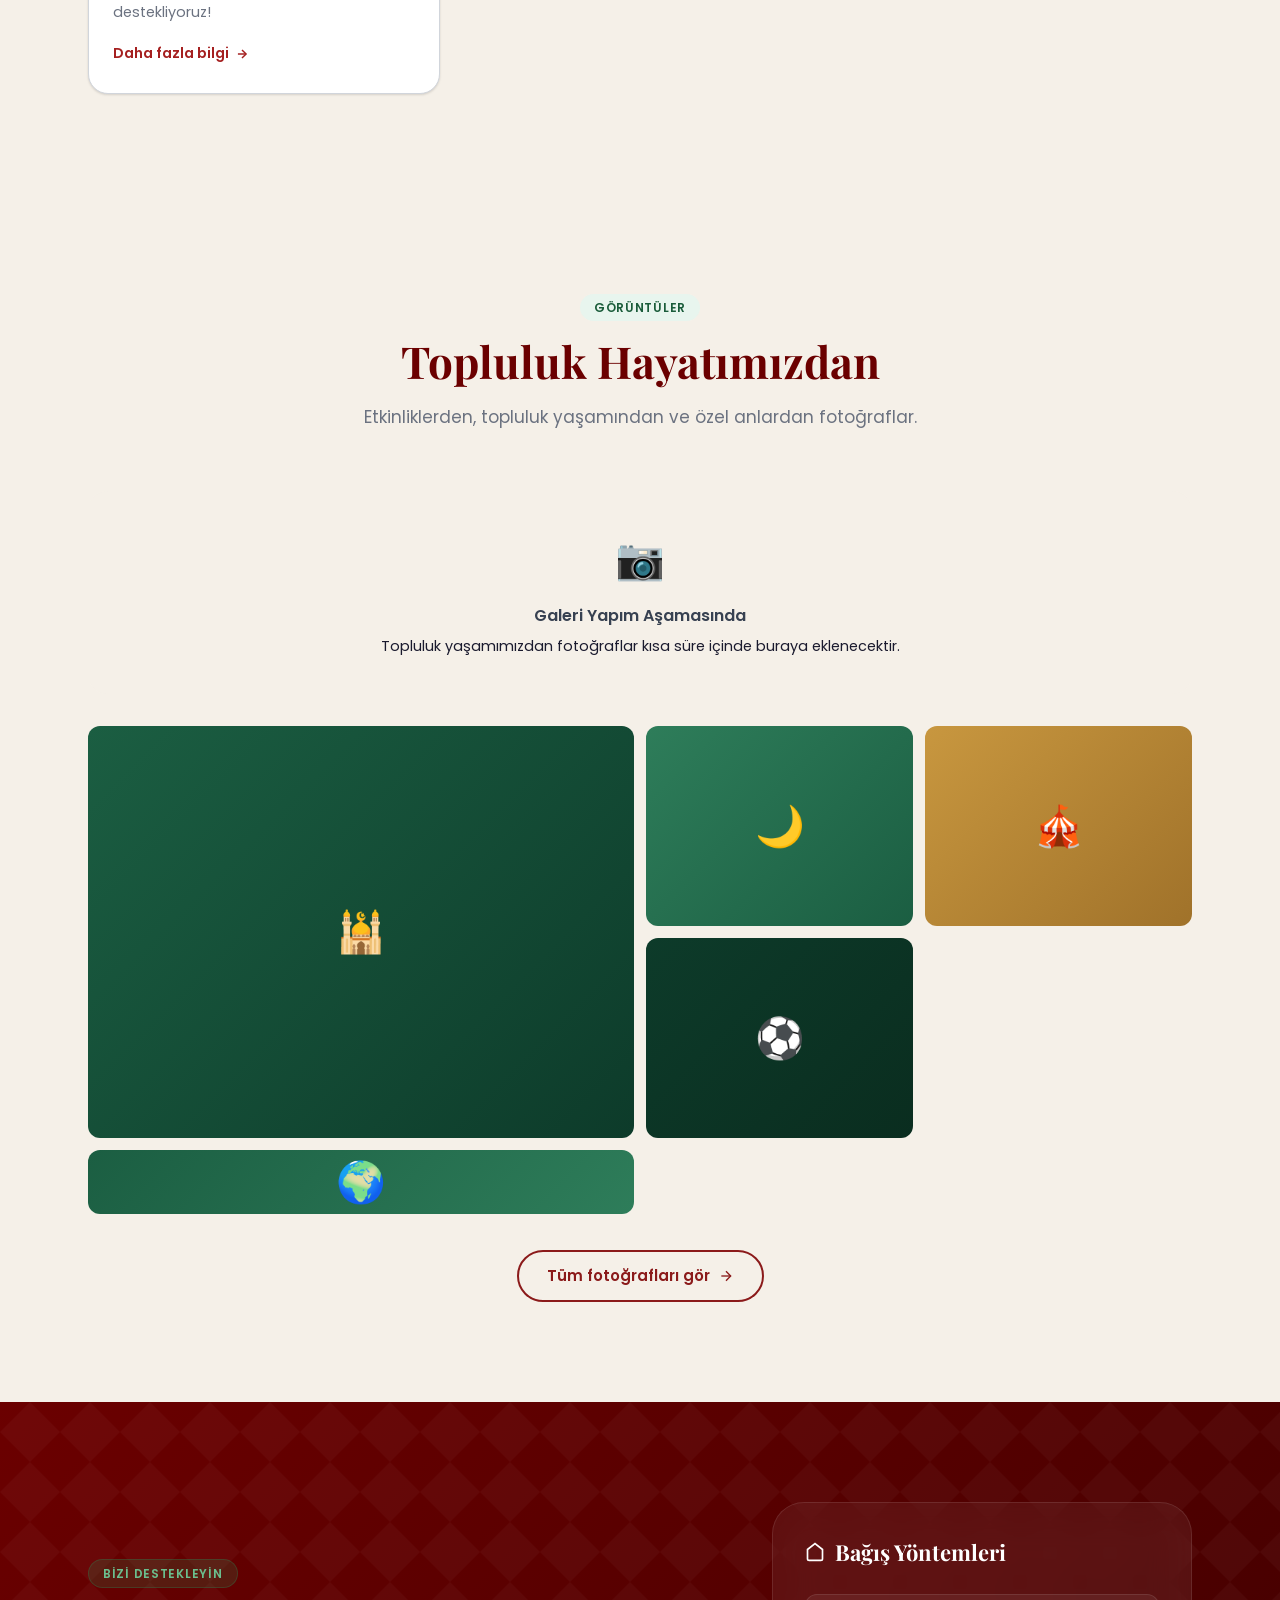
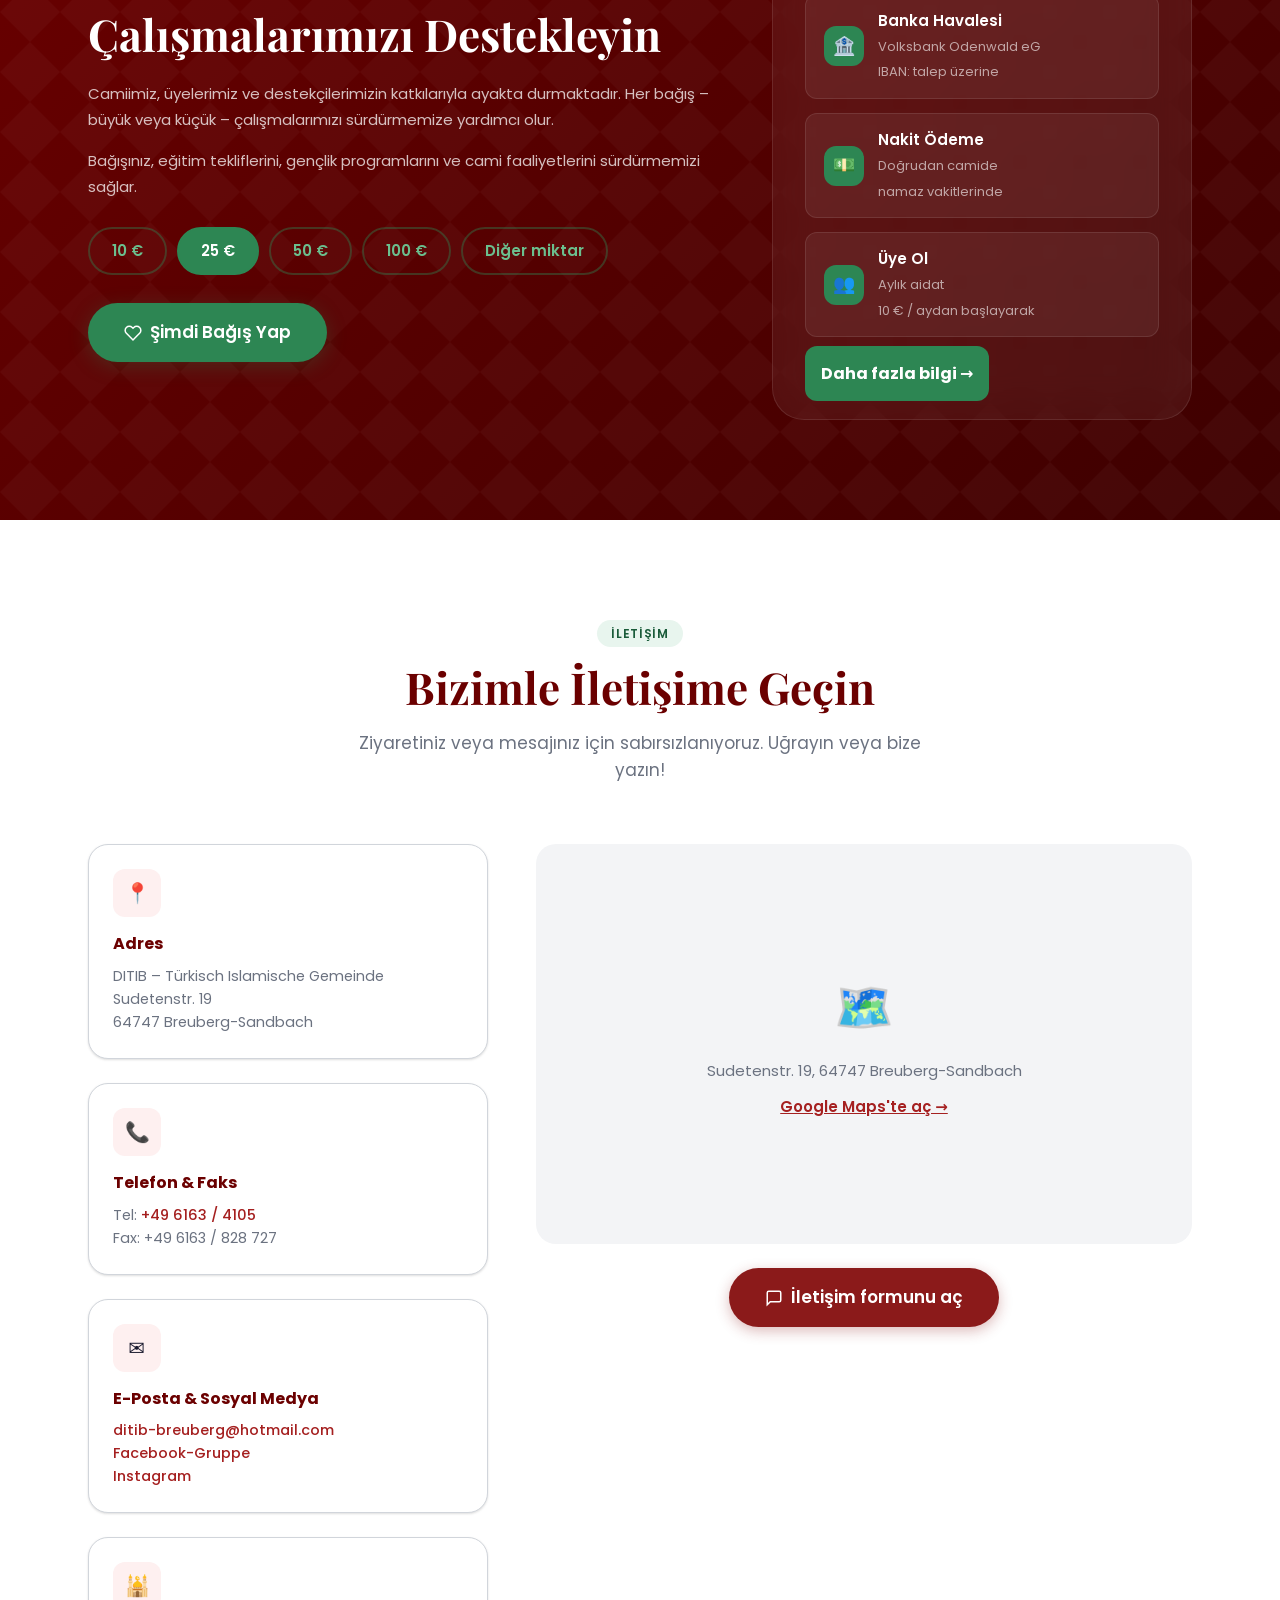
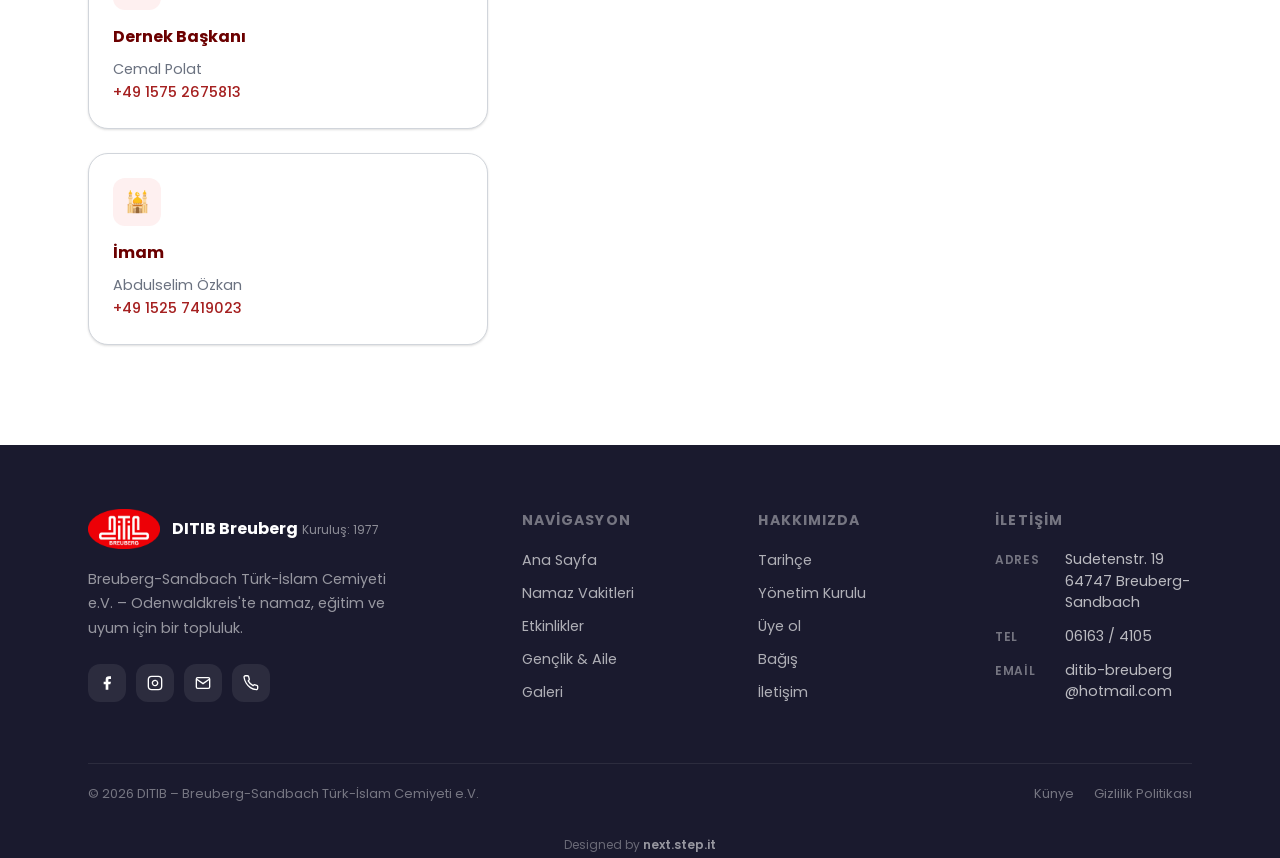
==== commit 6ef72683: "perf: Navbar-Blur auf Mobilgeräten abschalten (flüssigeres Scrollen) + Asset-Version v20261026b back" ====
--- a/index.html
+++ b/index.html
@@ -20,7 +20,7 @@
     href="https://fonts.googleapis.com/css2?family=Playfair+Display:wght@600;700&family=Poppins:wght@400;500;600;700&family=Amiri:ital,wght@0,400;0,700;1,400&display=swap"
     rel="stylesheet">
 
-  <link rel="stylesheet" href="css/style.css?v=20261026">
+  <link rel="stylesheet" href="css/style.css?v=20261026b">
 </head>
 
 <body>
@@ -927,9 +927,9 @@
     </div>
   </footer>
 
-  <script src="js/prayer-times.js?v=20261026"></script>
-  <script src="js/i18n.js?v=20261026"></script>
-  <script src="js/main.js?v=20261026"></script>
+  <script src="js/prayer-times.js?v=20261026b"></script>
+  <script src="js/i18n.js?v=20261026b"></script>
+  <script src="js/main.js?v=20261026b"></script>
   <script data-goatcounter="https://ditib-breuberg.goatcounter.com/count"
           async src="//gc.zgo.at/count.js"></script>
 </body>
--- a/css/style.css
+++ b/css/style.css
@@ -1663,3 +1663,15 @@
 .toast.show { transform: translateY(0); opacity: 1; }
 .toast.success { background: var(--red-800); }
 .toast.error { background: var(--red-500); }
+
+/* === Mobile Scroll-Performance ===
+   backdrop-filter (Blur) ist auf Mobilgeräten sehr teuer und lässt den Inhalt
+   beim Scrollen hinter der fixierten Navbar ruckeln. Auf kleinen Screens
+   abschalten – der Navbar-Hintergrund ist ohnehin fast deckend. */
+@media (max-width: 768px) {
+  .navbar {
+    background: #fff;
+    -webkit-backdrop-filter: none;
+    backdrop-filter: none;
+  }
+}
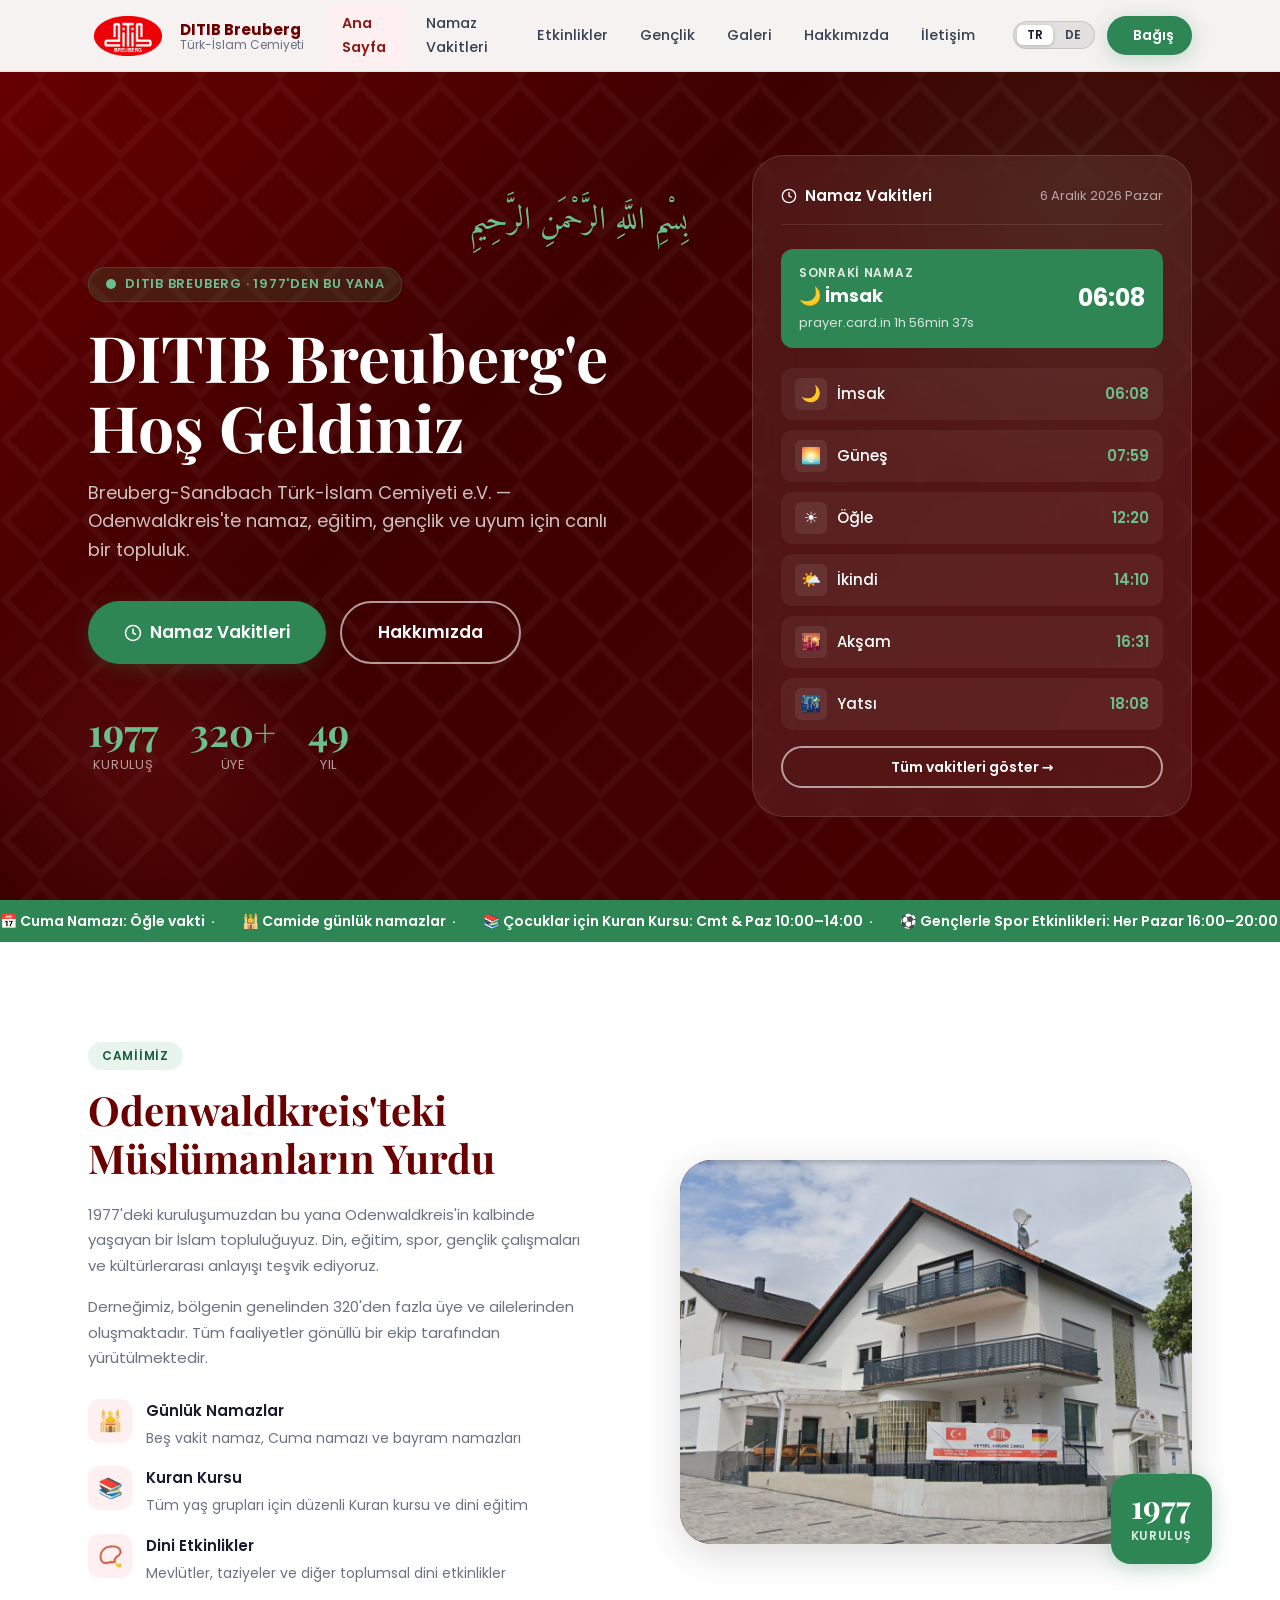
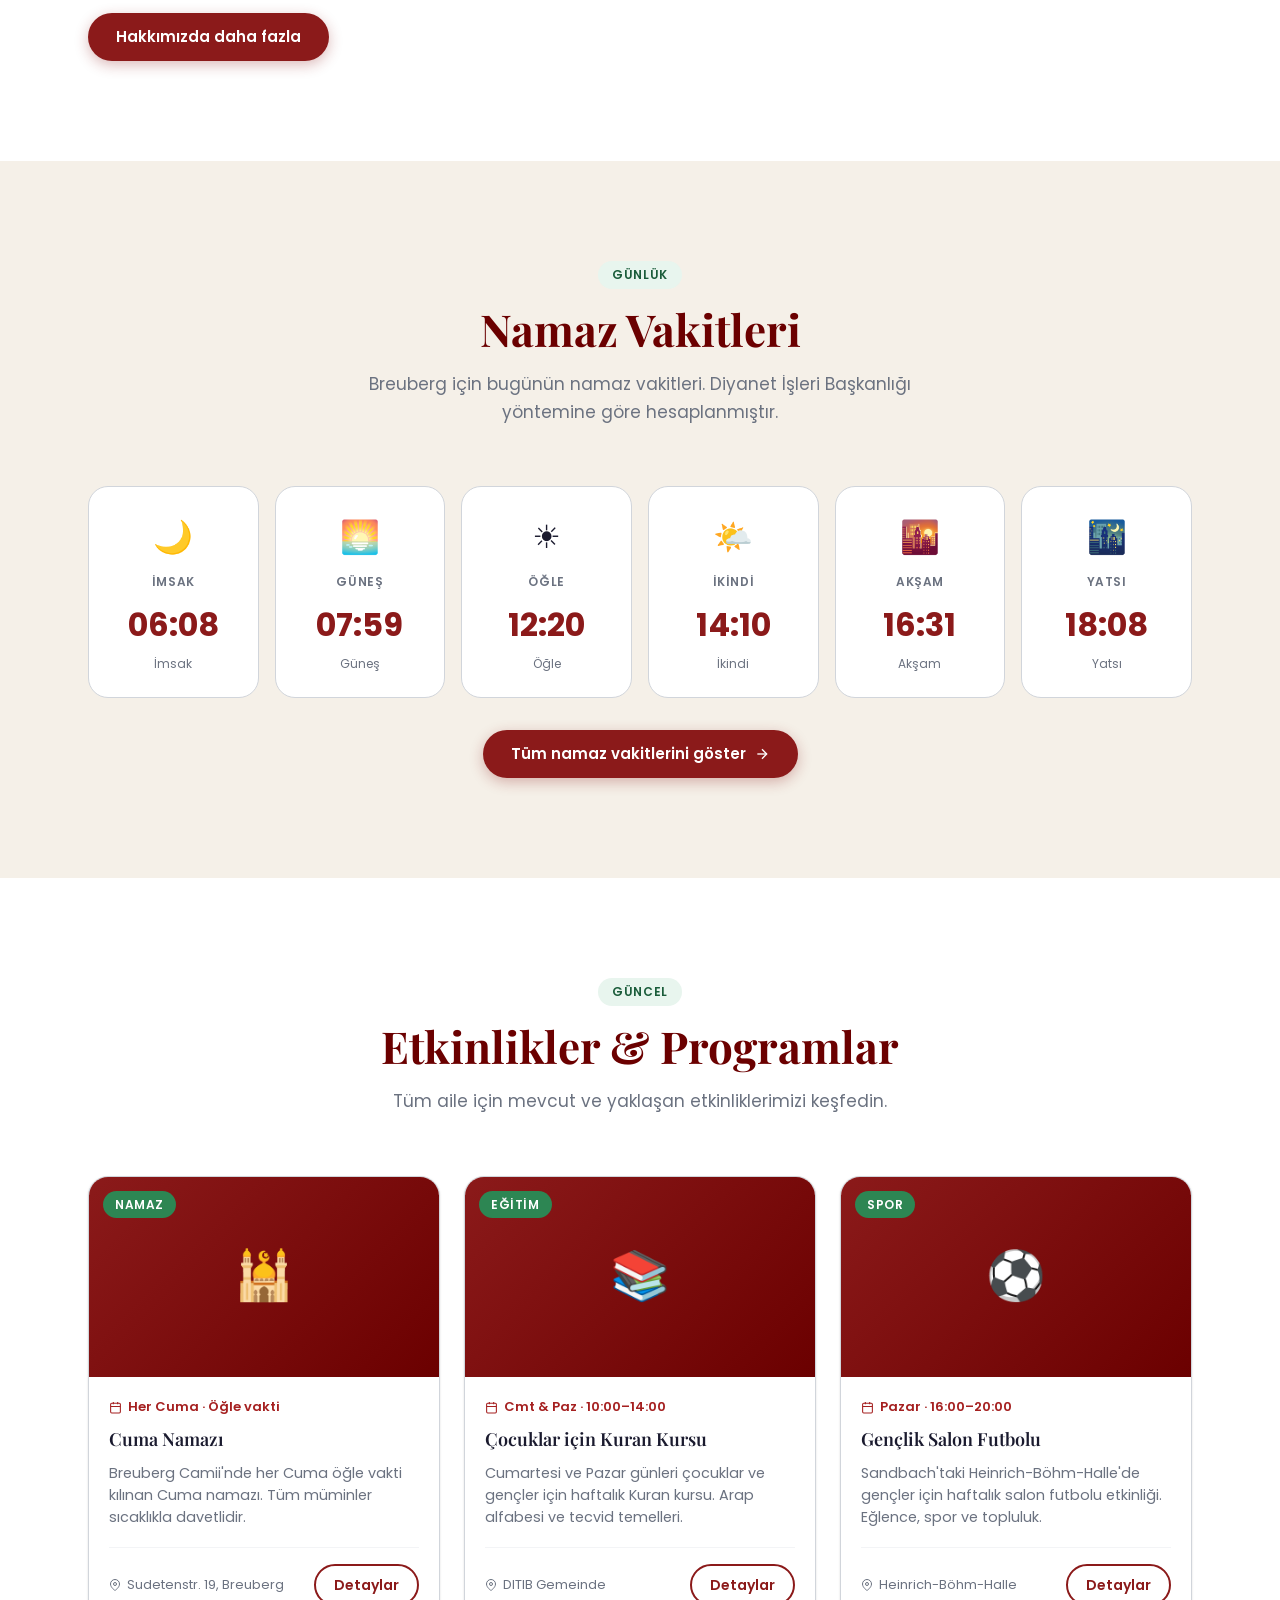
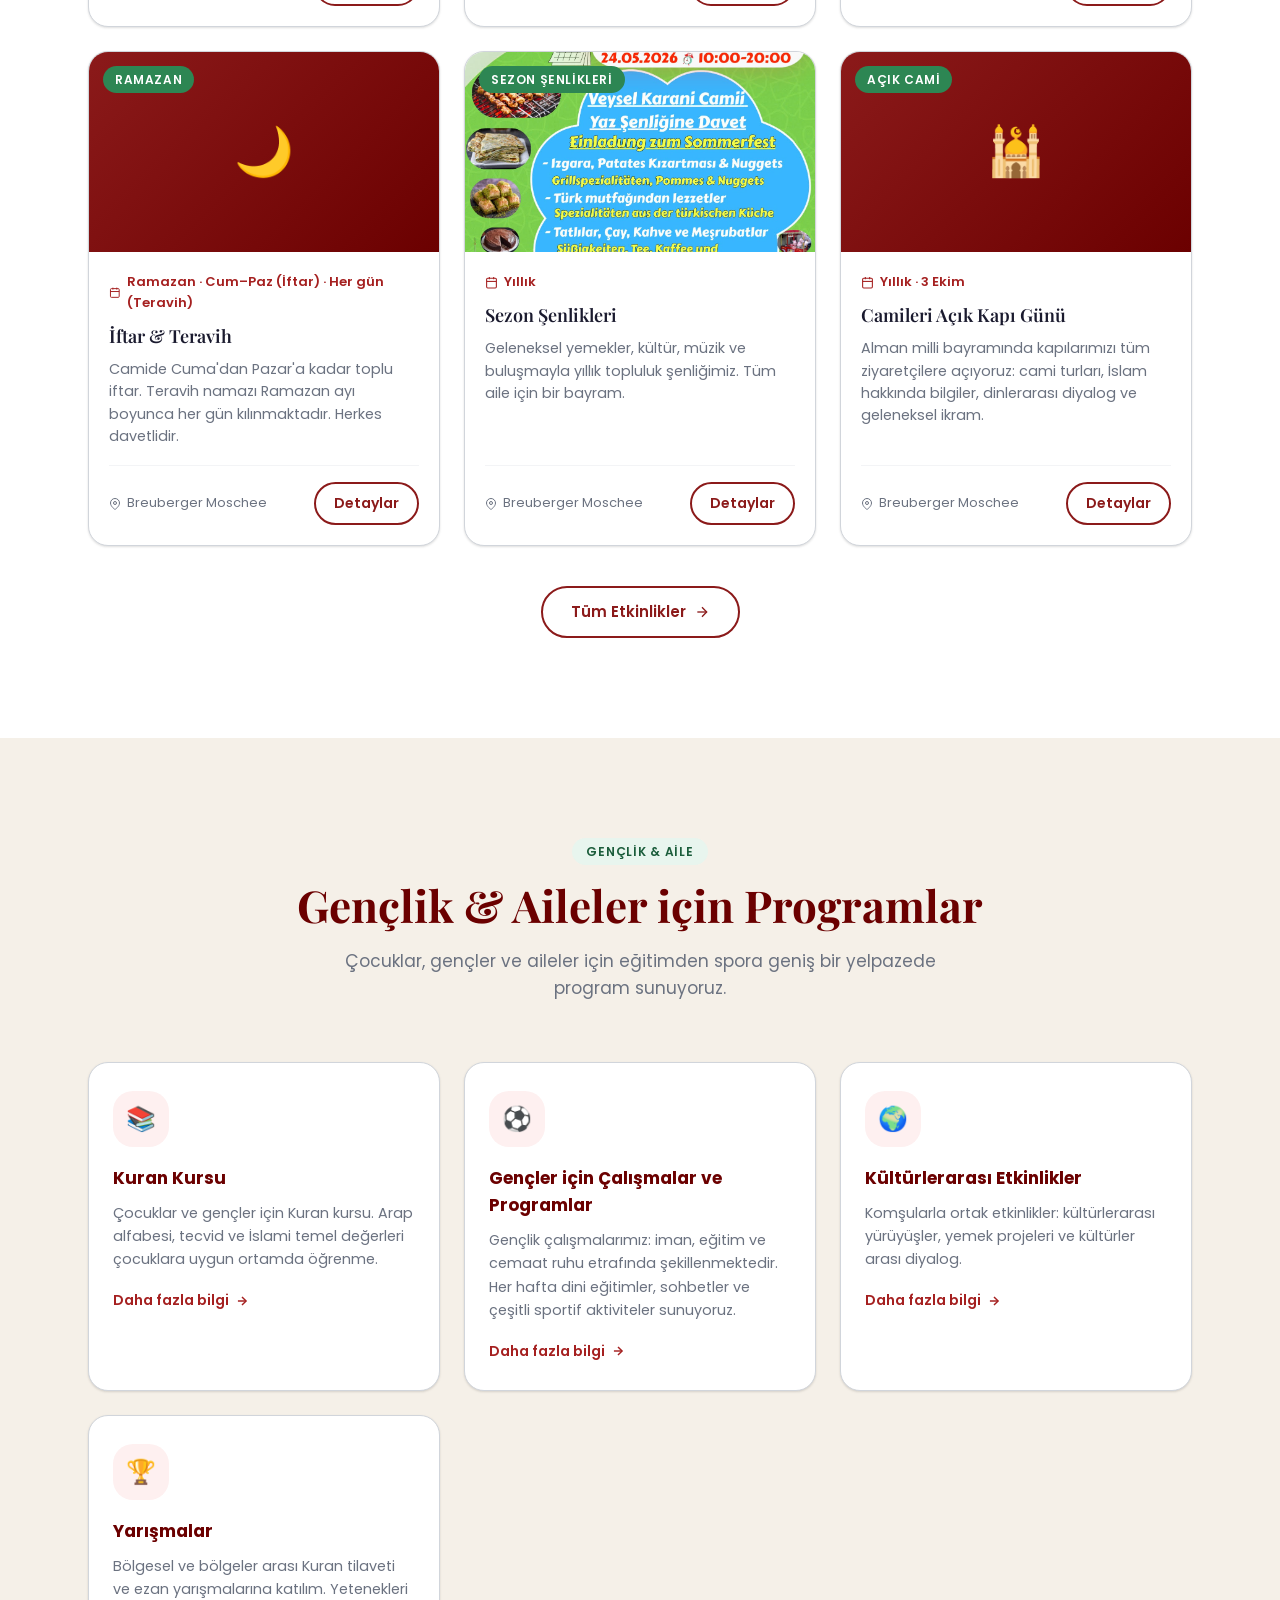
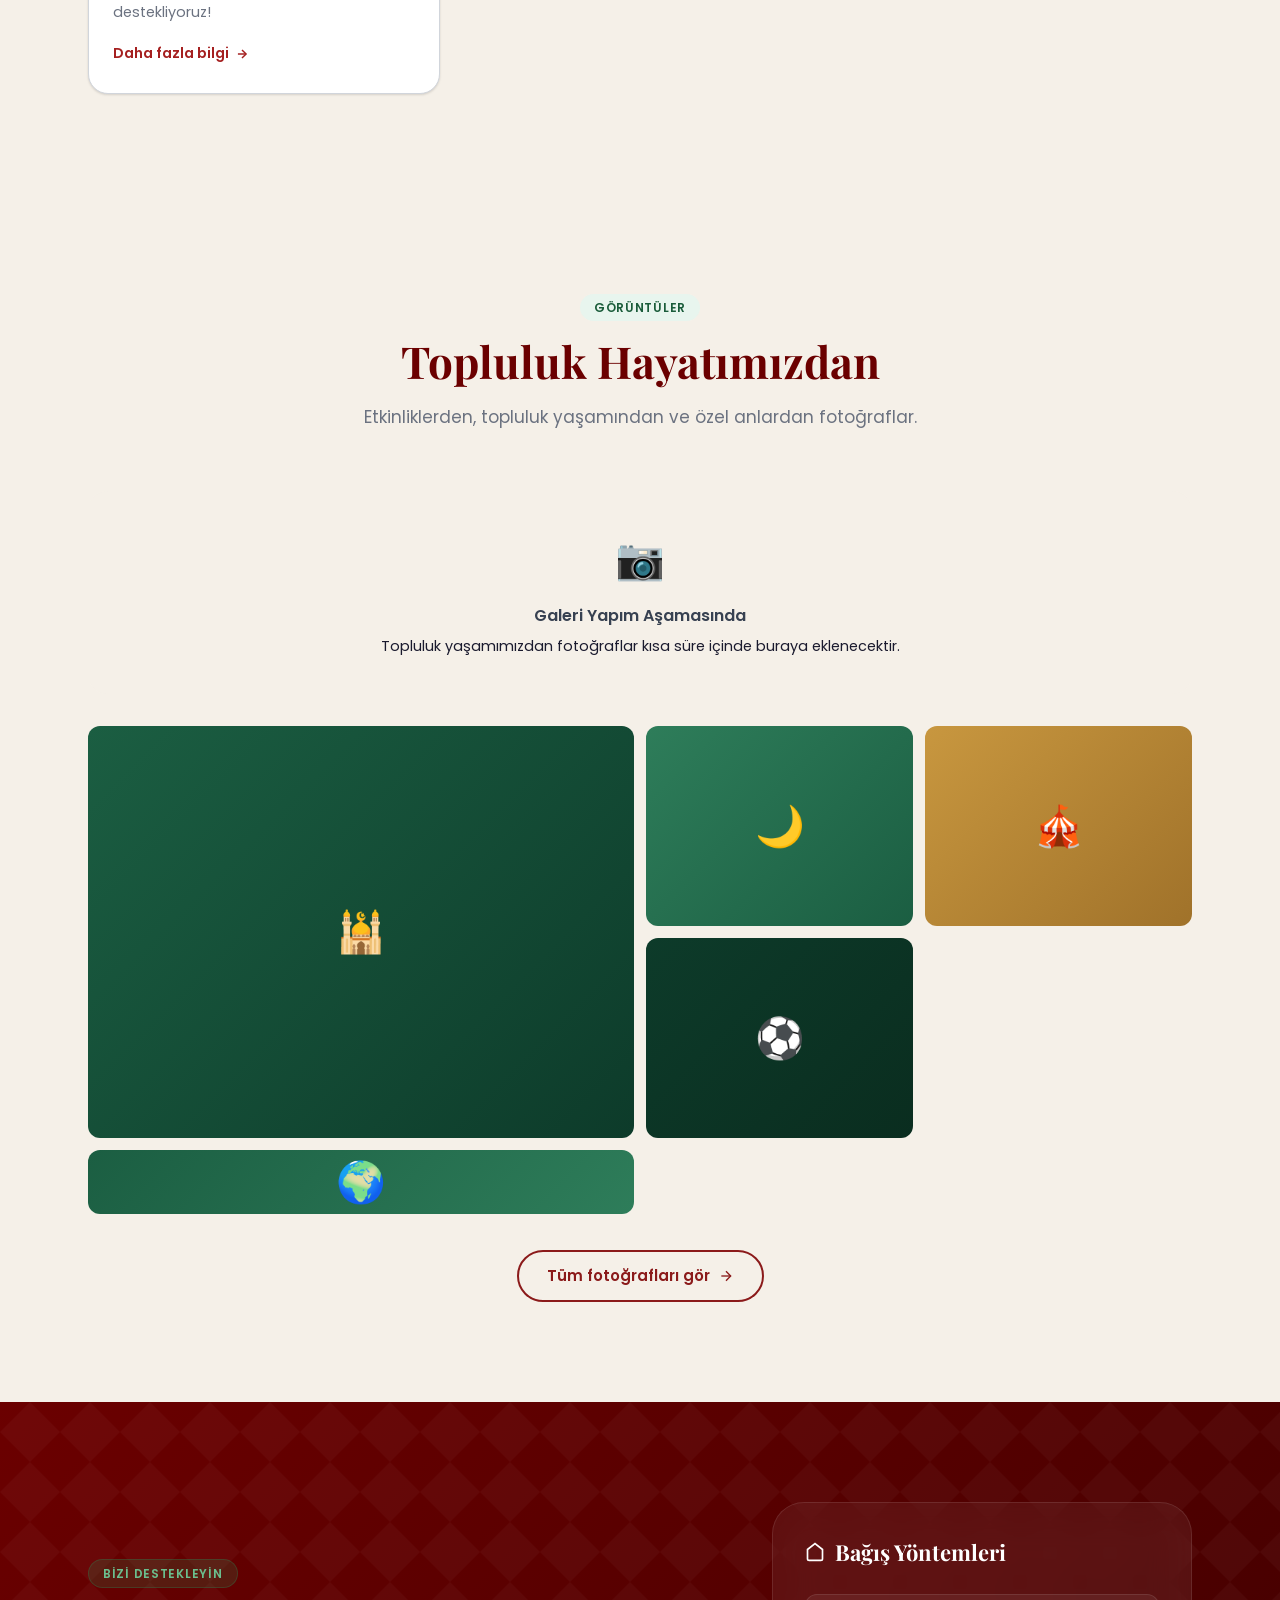
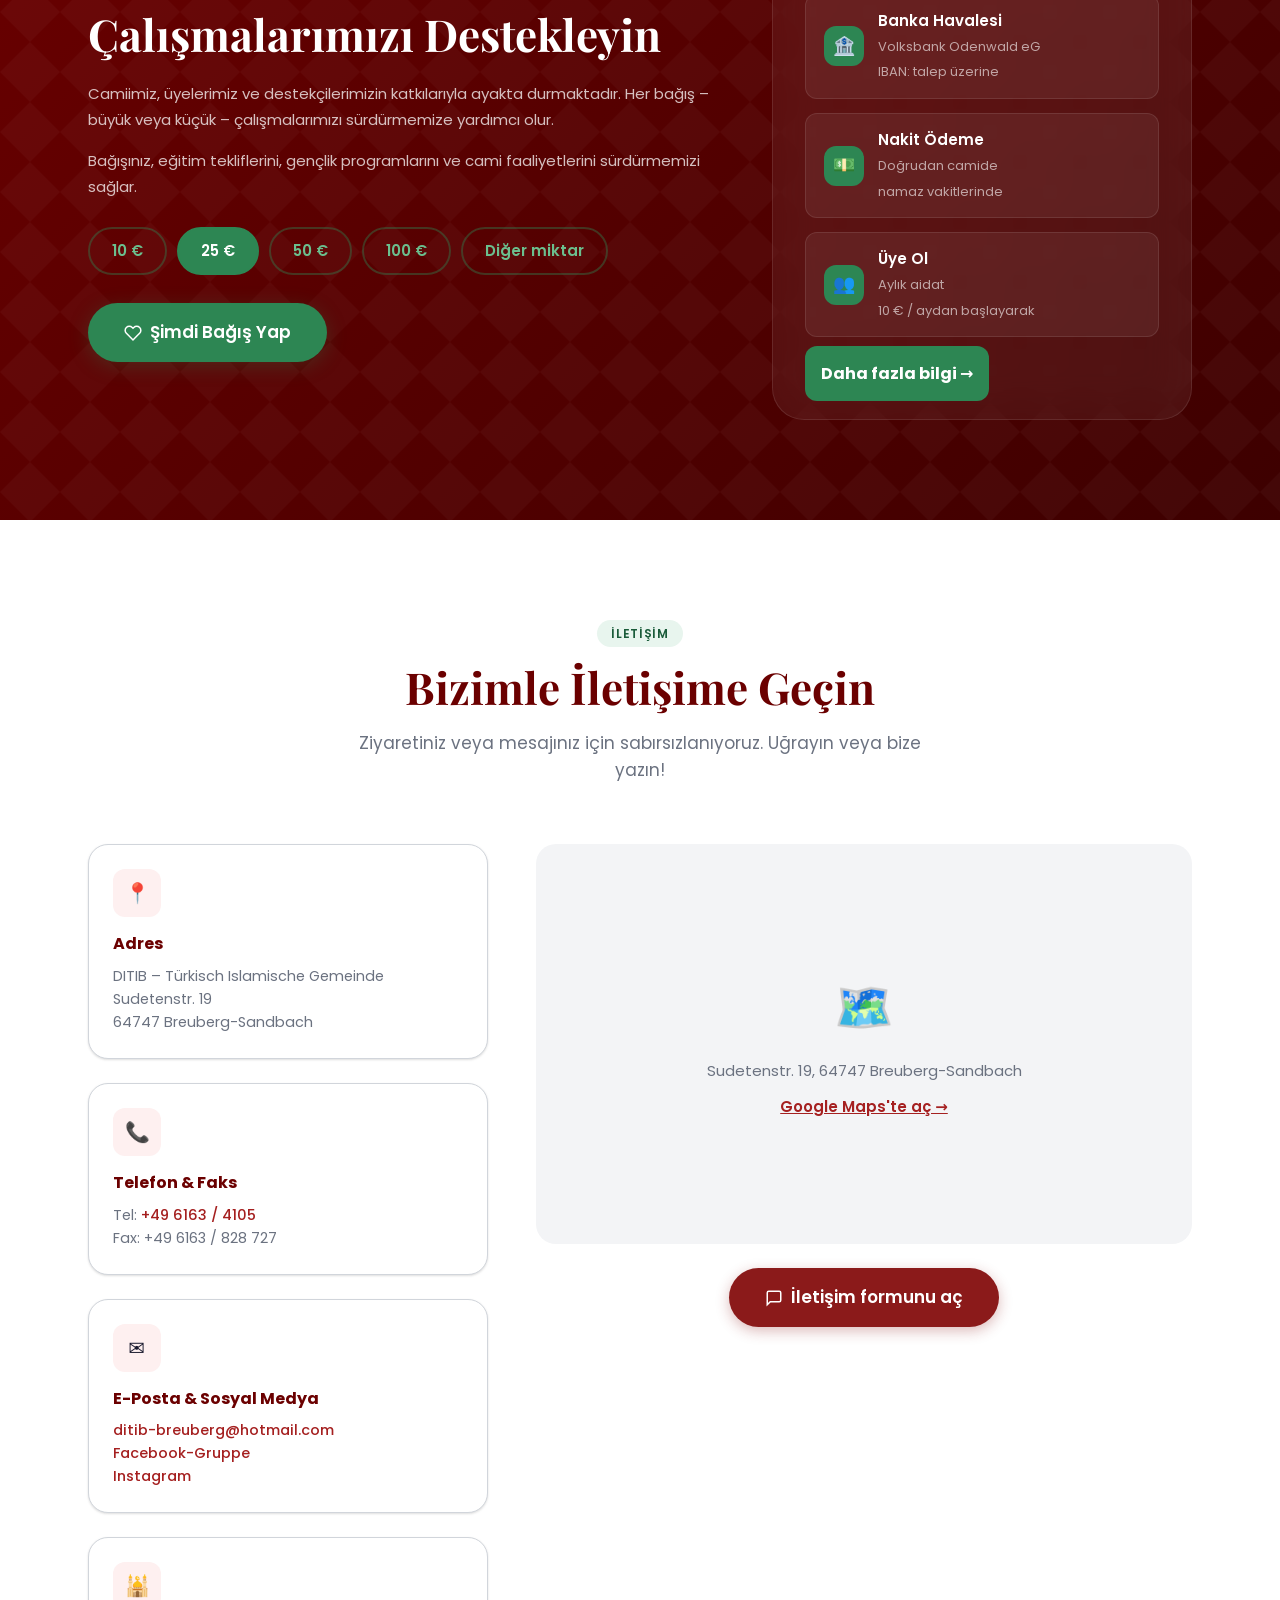
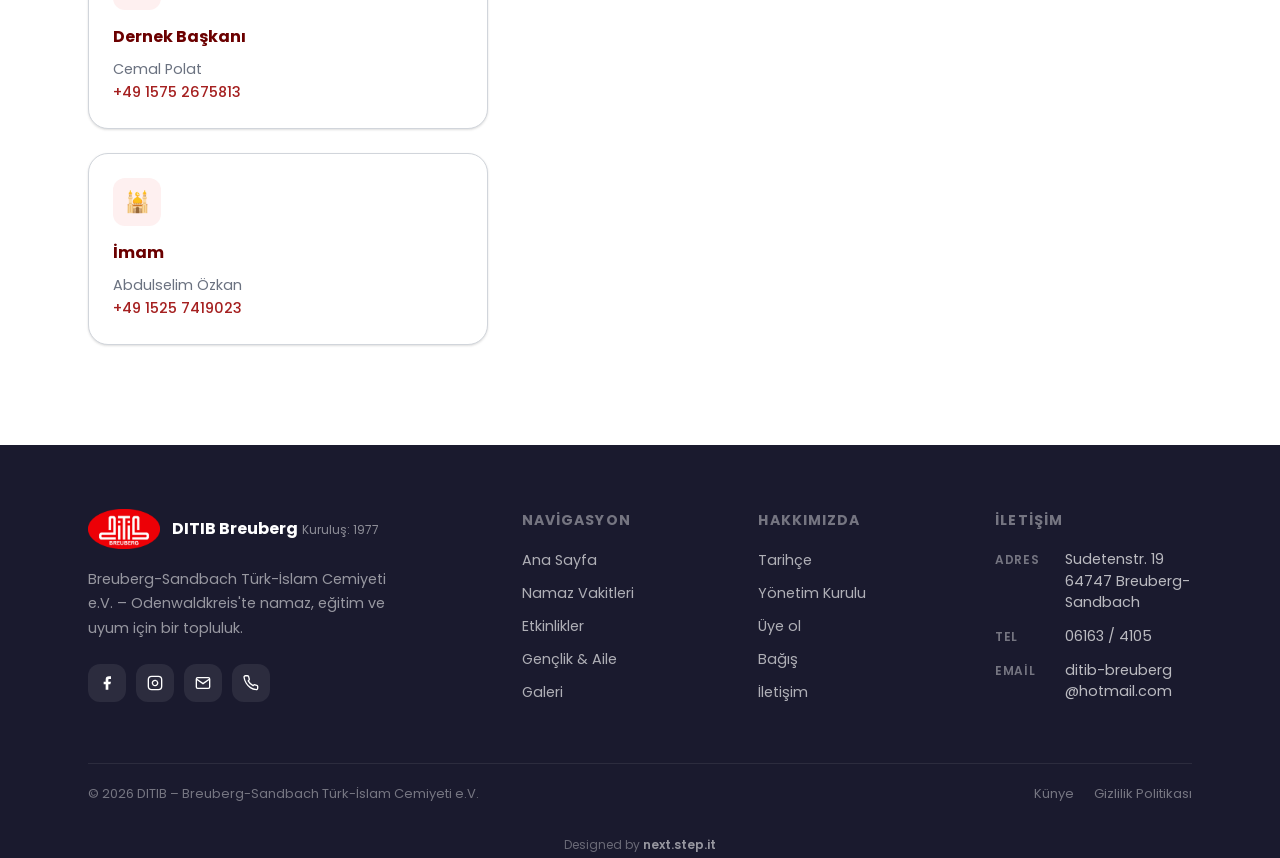
==== commit 9f339310: "fix(spenden): mobile Spenderliste kompakt + ausklappbar statt riesig - Mobil: Liste auf 560px abgesc" ====
--- a/index.html
+++ b/index.html
@@ -20,7 +20,7 @@
     href="https://fonts.googleapis.com/css2?family=Playfair+Display:wght@600;700&family=Poppins:wght@400;500;600;700&family=Amiri:ital,wght@0,400;0,700;1,400&display=swap"
     rel="stylesheet">
 
-  <link rel="stylesheet" href="css/style.css?v=20261026b">
+  <link rel="stylesheet" href="css/style.css?v=20261026c">
 </head>
 
 <body>
@@ -927,9 +927,9 @@
     </div>
   </footer>
 
-  <script src="js/prayer-times.js?v=20261026b"></script>
-  <script src="js/i18n.js?v=20261026b"></script>
-  <script src="js/main.js?v=20261026b"></script>
+  <script src="js/prayer-times.js?v=20261026c"></script>
+  <script src="js/i18n.js?v=20261026c"></script>
+  <script src="js/main.js?v=20261026c"></script>
   <script data-goatcounter="https://ditib-breuberg.goatcounter.com/count"
           async src="//gc.zgo.at/count.js"></script>
 </body>
